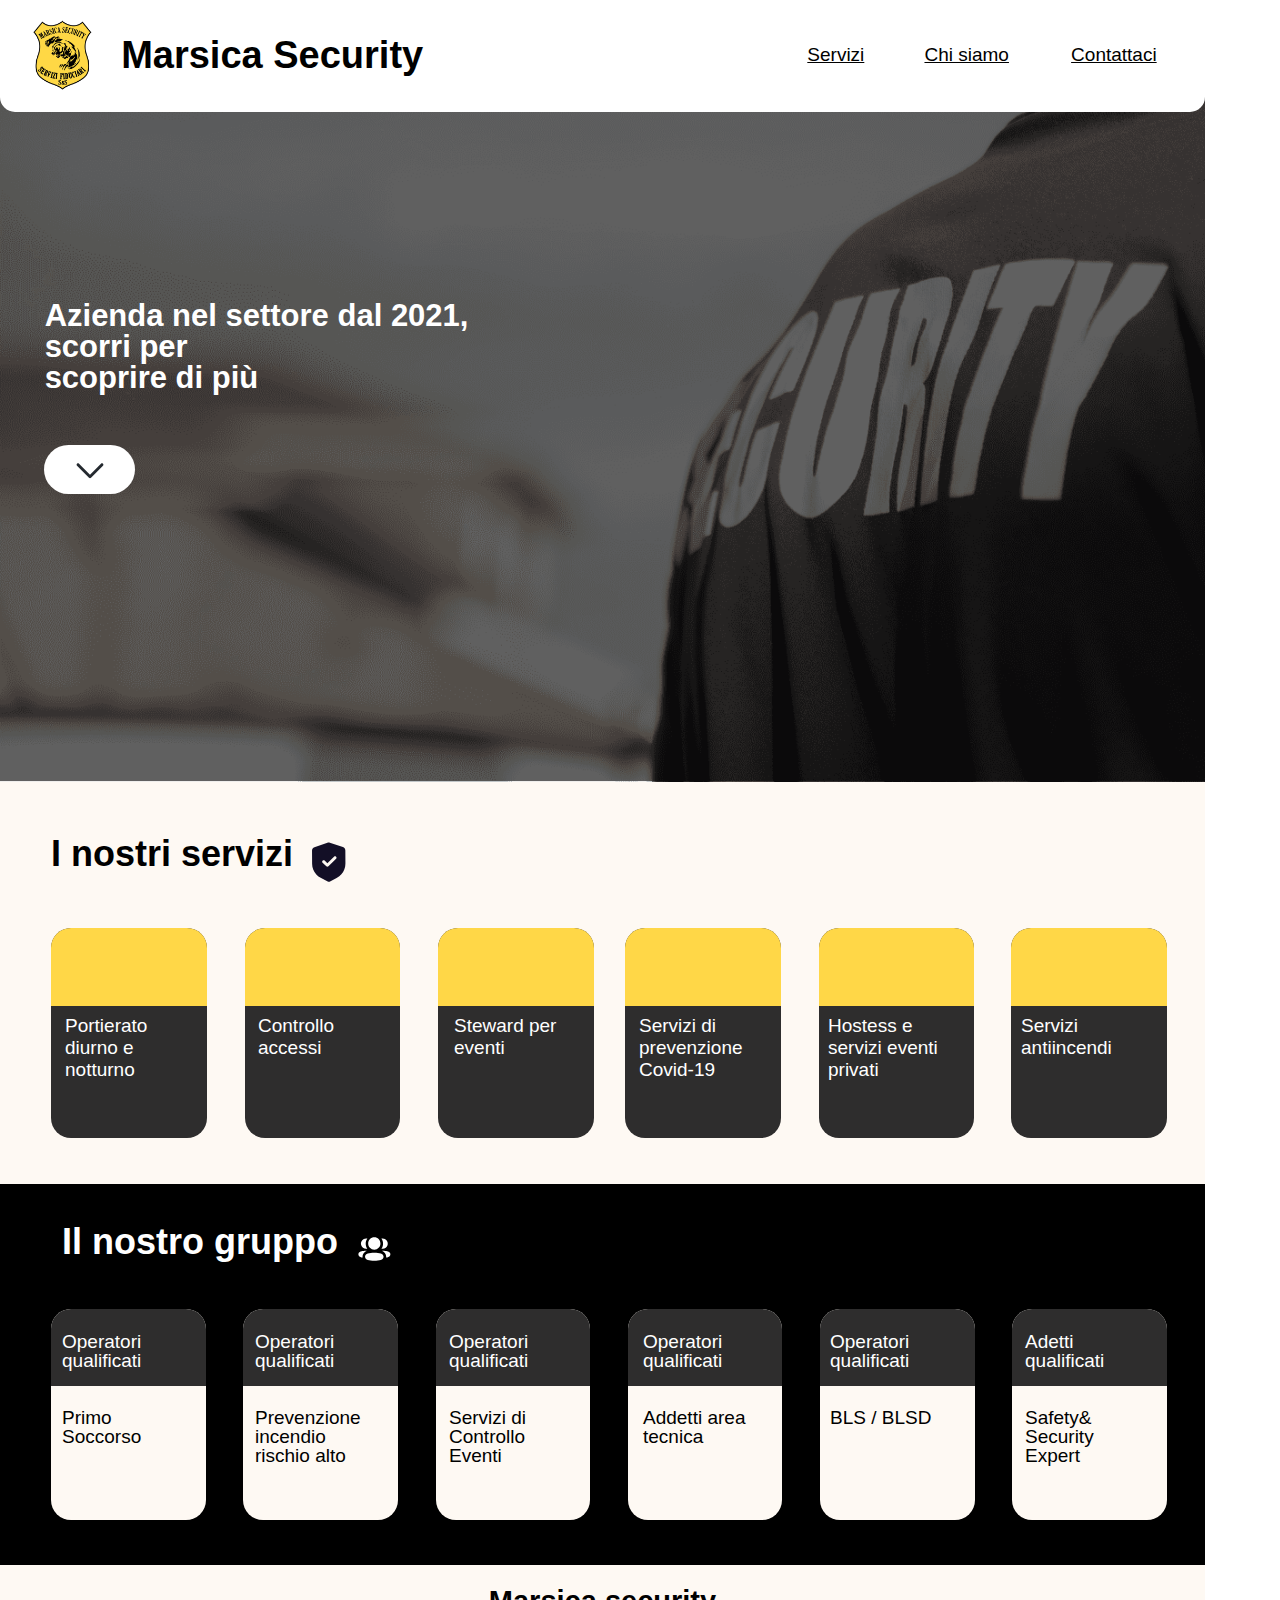
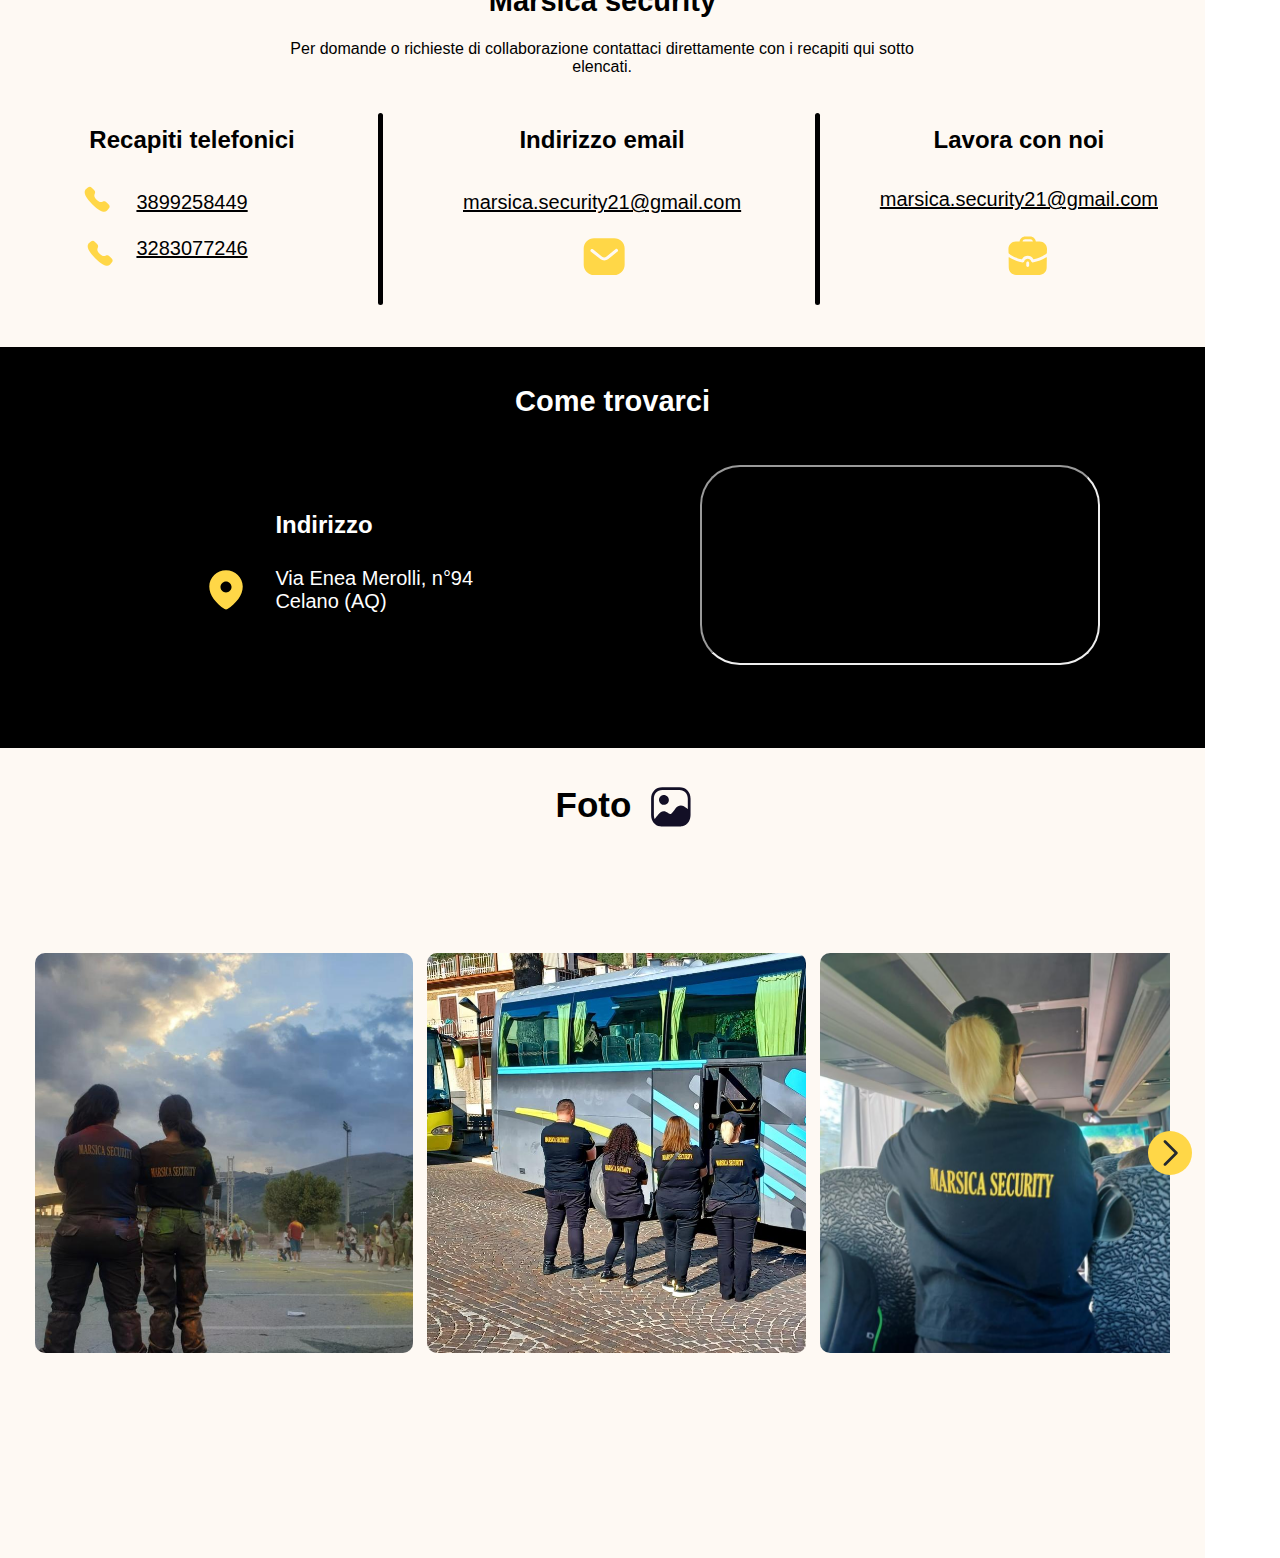
==== index.html @ 2b0ecf30 "responsive" ====
<!DOCTYPE html>
<html lang="en">
  <head>
    <meta charset="UTF-8" />
    <meta http-equiv="X-UA-Compatible" content="IE=edge" />
    <meta name="viewport" content="width=100vw" />
    <link rel="icon" type="image/x-icon" href="logo.png" />
    <link rel="stylesheet" href="./style.css" />
    <script src="script.js" defer></script>
    <title>Marsica Security</title>
  </head>
  <body>
    <div class="macbook-pro-14----4">
      <div class="rectangle-19"></div>

      <div class="azienda-nel-settore-dal-2004--se-vuoi-scoprire-di-pi--premi">
        Azienda nel settore dal 2021,<br />scorri per <br />
        scoprire di più
      </div>
      <a href="#section-2"
        ><svg
          class="chevron-down-24"
          viewBox="0 0 46 46"
          fill="none"
          xmlns="http://www.w3.org/2000/svg"
        >
          <path
            fill-rule="evenodd"
            clip-rule="evenodd"
            d="M10.0044 16.7127C9.443 17.274 9.443 18.1842 10.0044 18.7456L21.9835 30.7248C22.5449 31.2861 23.4551 31.2861 24.0165 30.7248L35.9956 18.7456C36.557 18.1842 36.557 17.274 35.9956 16.7127C35.4343 16.1513 34.5241 16.1513 33.9627 16.7127L23 27.6754L12.0373 16.7127C11.4759 16.1513 10.5658 16.1513 10.0044 16.7127Z"
            fill="#24292F"
          />
        </svg>
      </a>

      <div class="rectangle-18" id="section-1"></div>

      <img src="logo.png" width="100" height="100" class="logo" />

      <div class="marsica-security">Marsica Security</div>

      <div class="chi-siamo">
        <a href="#section-4">Chi siamo</a>
      </div>
      <div class="servizi">
        <a href="#section-2"> Servizi </a>
      </div>

      <div class="contattaci">
        <a href="#section-3"> Contattaci </a>
      </div>

      <div class="logo"></div>
    </div>
    <div class="macbook-pro-14----3">
      <div class="il-nostro-gruppo-" id="section-4">Il nostro gruppo</div>
      <div class="rectangle-25" id="section-2"></div>
      <div class="rectangle-27"></div>
      <div class="rectangle-44"></div>
      <div class="rectangle-28"></div>
      <div class="rectangle-29"></div>
      <div class="rectangle-30"></div>
      <div class="rectangle-31"></div>
      <div class="rectangle-32"></div>
      <div class="rectangle-33"></div>
      <div class="rectangle-34"></div>
      <div class="rectangle-35"></div>
      <div class="rectangle-36"></div>
      <div class="rectangle-37"></div>
      <div class="rectangle-38"></div>
      <div class="rectangle-45"></div>
      <div class="rectangle-46"></div>
      <div class="rectangle-47"></div>
      <div class="rectangle-48"></div>
      <div class="rectangle-49"></div>
      <div class="rectangle-50"></div>
      <div class="rectangle-39"></div>
      <div class="rectangle-40"></div>
      <div class="rectangle-41"></div>
      <div class="rectangle-42"></div>
      <div class="rectangle-43"></div>
      <div class="i-nostri-servizi-">I nostri servizi<br /></div>
      <div class="portierato-diurno-e-notturno">
        Portierato diurno e notturno
      </div>
      <div class="controllo-accessi">Controllo accessi</div>
      <div class="steward-per-eventi">Steward per eventi</div>
      <div class="servizi-di-prevenzione-covid-19">
        Servizi di prevenzione Covid-19
      </div>
      <div class="hostess-e-servizi-eventi-privati">
        Hostess e servizi eventi privati
      </div>
      <div class="servizi-antiincendi">Servizi antiincendi</div>
      <div class="operatori-qualificati-primo-soccorso">
        <span
          ><span class="operatori-qualificati-primo-soccorso-span"
            >Operatori qualificati <br /><br /><br /></span
          ><span class="operatori-qualificati-primo-soccorso-span2"
            >Primo Soccorso
          </span></span
        >
      </div>
      <div class="operatori-qualificati-prevenzione-incendio-rischio-alto">
        <span
          ><span
            class="operatori-qualificati-prevenzione-incendio-rischio-alto-span"
            >Operatori qualificati <br /></span
          ><span
            class="operatori-qualificati-prevenzione-incendio-rischio-alto-span2"
            ><br /><br />Prevenzione incendio rischio alto</span
          ></span
        >
      </div>
      <div class="operatori-qualificati-servizi-di-controllo-eventi">
        <span
          ><span class="operatori-qualificati-servizi-di-controllo-eventi-span"
            >Operatori qualificati <br /></span
          ><span class="operatori-qualificati-servizi-di-controllo-eventi-span2"
            ><br /><br />Servizi di Controllo Eventi
          </span></span
        >
      </div>
      <div class="operatori-qualificati-addetti-area-tecnica">
        <span
          ><span class="operatori-qualificati-addetti-area-tecnica-span"
            >Operatori qualificati <br /></span
          ><span class="operatori-qualificati-addetti-area-tecnica-span2"
            ><br /><br />Addetti area tecnica</span
          ></span
        >
      </div>
      <div class="operatori-qualificati-bls---blsd">
        <span
          ><span class="operatori-qualificati-bls---blsd-span"
            >Operatori qualificati<br /></span
          ><span class="operatori-qualificati-bls---blsd-span2"
            ><br /><br />
            BLS / BLSD
          </span></span
        >
      </div>
      <div class="iconly-bold-shield-done">
        <svg
          class="shield-done"
          viewBox="0 0 49 59"
          fill="none"
          xmlns="http://www.w3.org/2000/svg"
        >
          <path
            fill-rule="evenodd"
            clip-rule="evenodd"
            d="M23.6289 57.8345C23.9464 58.0004 24.3015 58.0848 24.6565 58.0819C25.0116 58.0791 25.3638 57.992 25.6842 57.8233L35.9146 52.3544C38.8157 50.8079 41.0876 49.0787 42.86 47.0655C46.7137 42.6792 48.8181 37.081 48.7806 31.3084L48.6593 12.2672C48.6478 10.0741 47.2073 8.11709 45.077 7.40572L26.045 1.02023C24.899 0.632206 23.6433 0.640642 22.5175 1.03991L3.55774 7.65315C1.43891 8.39264 0.0244363 10.3637 0.035983 12.5597L0.157224 31.5868C0.194751 37.3678 2.37131 42.9407 6.28855 47.282C8.07829 49.2671 10.3703 50.971 13.3032 52.4922L23.6289 57.8345ZM20.9206 35.4555C21.3479 35.866 21.9021 36.0684 22.4563 36.0628C23.0106 36.06 23.562 35.8519 23.9834 35.4358L35.1635 24.4137C36.0036 23.5843 35.9949 22.2515 35.1462 21.4333C34.2947 20.6151 32.9235 20.6207 32.0835 21.4501L22.4246 30.9707L18.4698 27.1692C17.6183 26.351 16.25 26.3595 15.4071 27.1889C14.567 28.0184 14.5757 29.3512 15.4273 30.1694L20.9206 35.4555Z"
            fill="#130F26"
          />
        </svg>
      </div>
      <div class="iconly-bold-3-user">
        <svg
          class="_3-user"
          viewBox="0 0 60 44"
          fill="none"
          xmlns="http://www.w3.org/2000/svg"
        >
          <path
            fill-rule="evenodd"
            clip-rule="evenodd"
            d="M41.0889 11.9543C41.0889 18.2201 36.0938 23.2443 29.8642 23.2443C23.6345 23.2443 18.6394 18.2201 18.6394 11.9543C18.6394 5.68607 23.6345 0.666687 29.8642 0.666687C36.0938 0.666687 41.0889 5.68607 41.0889 11.9543ZM29.8642 43.3334C20.7143 43.3334 12.9017 41.8828 12.9017 36.0805C12.9017 30.2758 20.6642 28.7723 29.8642 28.7723C39.014 28.7723 46.8267 30.2229 46.8267 36.0276C46.8267 41.8299 39.0641 43.3334 29.8642 43.3334ZM45.8857 12.1579C45.8857 15.3521 44.933 18.3277 43.2615 20.8014C43.0896 21.0559 43.2424 21.3994 43.5457 21.4522C43.9635 21.5243 44.3957 21.5651 44.8351 21.5771C49.2166 21.6924 53.1492 18.8561 54.2356 14.586C55.8449 8.24331 51.1196 2.54908 45.1025 2.54908C44.4482 2.54908 43.8227 2.61872 43.2138 2.74361C43.1302 2.76282 43.0419 2.80124 42.9941 2.8757C42.9368 2.96696 42.9798 3.08944 43.0371 3.16869C44.8446 5.71681 45.8857 8.8245 45.8857 12.1579ZM53.142 26.0335C56.0861 26.6123 58.0225 27.7939 58.8248 29.5111C59.5029 30.9208 59.5029 32.5563 58.8248 33.9637C57.5975 36.6271 53.641 37.482 52.1033 37.703C51.7858 37.751 51.5303 37.4748 51.5637 37.1554C52.3493 29.7753 46.1006 26.2761 44.4841 25.4716C44.4148 25.4355 44.4005 25.3803 44.4077 25.3467C44.4124 25.3227 44.4411 25.2842 44.4936 25.277C47.9916 25.2122 51.7523 25.6925 53.142 26.0335ZM15.1657 21.5769C15.605 21.5648 16.0348 21.5264 16.4551 21.452C16.7583 21.3991 16.9111 21.0557 16.7392 20.8011C15.0678 18.3275 14.1151 15.3519 14.1151 12.1577C14.1151 8.82426 15.1562 5.71657 16.9637 3.16845C17.021 3.0892 17.0616 2.96672 17.0067 2.87545C16.9589 2.80341 16.8682 2.76258 16.787 2.74337C16.1757 2.61848 15.5501 2.54883 14.8959 2.54883C8.87878 2.54883 4.15345 8.24307 5.76517 14.5857C6.85159 18.8558 10.7842 21.6921 15.1657 21.5769ZM15.5919 25.3452C15.5991 25.3813 15.5848 25.4341 15.5179 25.4725C13.899 26.2771 7.65029 29.7762 8.43586 37.154C8.46929 37.4758 8.21619 37.7496 7.89862 37.704C6.36091 37.483 2.40443 36.628 1.17713 33.9646C0.496622 32.5549 0.496622 30.9218 1.17713 29.512C1.97941 27.7949 3.91348 26.6133 6.85756 26.0321C8.24961 25.6935 12.0079 25.2131 15.5083 25.278C15.5609 25.2852 15.5871 25.3236 15.5919 25.3452Z"
            fill="white"
          />
        </svg>
      </div>
      <div class="adetti-qualificati-safety--security-expert">
        <span
          ><span class="adetti-qualificati-safety--security-expert-span"
            >Adetti qualificati<br /></span
          ><span class="adetti-qualificati-safety--security-expert-span2"
            ><br /><br />Safety&amp; Security Expert</span
          ></span
        >
      </div>
    </div>
    <div class="macbook-pro-14----2">
      <div class="rectangle-61" id="section-3"></div>
      <div class="rectangle-60"></div>
      <div class="rectangle-66"></div>
      <div class="rectangle-62"></div>
      <div class="rectangle-64"></div>
      <div class="rectangle-67"></div>
      <div class="curriculum">Curriculum</div>
      <div class="cognome">Cognome</div>
      <div class="nome">Nome</div>
      <div class="iconly-bold-message">
        <svg
          class="message"
          viewBox="0 0 50 44"
          fill="none"
          xmlns="http://www.w3.org/2000/svg"
        >
          <path
            fill-rule="evenodd"
            clip-rule="evenodd"
            d="M36.9369 0.25C40.1776 0.25 43.2951 1.53083 45.5886 3.82908C47.8844 6.1225 49.1676 9.21583 49.1676 12.4542V31.5458C49.1676 38.2883 43.6818 43.75 36.9369 43.75H13.0626C6.31772 43.75 0.834305 38.2883 0.834305 31.5458V12.4542C0.834305 5.71167 6.29355 0.25 13.0626 0.25H36.9369ZM40.7818 16.055L40.9751 15.8617C41.5527 15.1608 41.5527 14.1458 40.9486 13.445C40.6126 13.0849 40.1511 12.865 39.6701 12.8167C39.1626 12.7901 38.6793 12.9617 38.3144 13.3L27.4176 22C26.016 23.1624 24.0077 23.1624 22.5843 22L11.7093 13.3C10.9577 12.7442 9.91855 12.8167 9.29264 13.4692C8.64014 14.1217 8.56764 15.1608 9.12105 15.8858L9.43764 16.2L20.4335 24.7792C21.7868 25.8425 23.4277 26.4225 25.146 26.4225C26.8594 26.4225 28.5293 25.8425 29.8802 24.7792L40.7818 16.055Z"
            fill="#FFD747"
          />
        </svg>
      </div>
      <div class="come-trovarci">Come trovarci</div>
      <div class="recapiti-telefonici-3899258449-3283077246">
        <span
          ><span class="recapiti-telefonici-3899258449-3283077246-span"
            >Recapiti telefonici<br /></span
          ><span class="recapiti-telefonici-3899258449-3283077246-span2"
            ><br /></span
          ><span class="recapiti-telefonici-3899258449-3283077246-span3"
            ><a href="tel:+3899258449">3899258449</a><br /><br /><a
              href="tel:+3283077246"
              >3283077246</a
            ></span
          ></span
        >
      </div>
      <div class="indirizzo-email-marsica-security21-gmail-com">
        <span
          ><span class="indirizzo-email-marsica-security21-gmail-com-span"
            >Indirizzo email<br /></span
          ><span class="indirizzo-email-marsica-security21-gmail-com-span2"
            ><br /></span
          ><span class="indirizzo-email-marsica-security21-gmail-com-span3"
            ><a href="mailto:marsica.security21@gmail.com"
              >marsica.security21@gmail.com</a
            ></span
          ></span
        >
      </div>
      <div class="lavora-con-noi-marsica-security21-gmail-com">
        <span
          ><span class="lavora-con-noi-marsica-security21-gmail-com-span"
            >Lavora con noi<br /></span
          ><span class="lavora-con-noi-marsica-security21-gmail-com-span2"
            ><br /></span
          ><span class="lavora-con-noi-marsica-security21-gmail-com-span3"
            ><a href="mailto:marsica.security21@gmail.com"
              >marsica.security21@gmail.com</a
            ></span
          ></span
        >
      </div>
      <div class="indirizzo-via-enea-merolli--n-94-celano--aq-">
        <span
          ><span class="indirizzo-via-enea-merolli--n-94-celano--aq--span"
            >Indirizzo<br /><br /></span
          ><span class="indirizzo-via-enea-merolli--n-94-celano--aq--span2"
            >Via Enea Merolli, n°94 Celano (AQ</span
          ><span class="indirizzo-via-enea-merolli--n-94-celano--aq--span3"
            >)</span
          ></span
        >
      </div>
      <div class="marsica-security2">Marsica security</div>
      <div class="iconly-bold-call">
        <svg
          class="call"
          viewBox="0 0 31 31"
          fill="none"
          xmlns="http://www.w3.org/2000/svg"
        >
          <path
            fill-rule="evenodd"
            clip-rule="evenodd"
            d="M14.7781 16.2283C20.9279 22.3764 22.3231 15.2637 26.2387 19.1766C30.0137 22.9505 32.1833 23.7066 27.4005 28.4881C26.8014 28.9696 22.995 34.762 9.61792 21.3887C-3.76079 8.01369 2.02827 4.20337 2.50986 3.60444C7.30428 -1.1903 8.04736 0.991986 11.8223 4.7659C15.738 8.68045 8.62825 10.0802 14.7781 16.2283Z"
            fill="#FFD747"
          />
        </svg>
      </div>
      <div class="iconly-bold-call2">
        <svg
          class="call2"
          viewBox="0 0 31 31"
          fill="none"
          xmlns="http://www.w3.org/2000/svg"
        >
          <path
            fill-rule="evenodd"
            clip-rule="evenodd"
            d="M14.7781 16.2283C20.9279 22.3764 22.3231 15.2637 26.2387 19.1766C30.0137 22.9505 32.1833 23.7066 27.4005 28.4881C26.8014 28.9696 22.995 34.762 9.61792 21.3887C-3.76079 8.01369 2.02827 4.20337 2.50986 3.60444C7.30428 -1.1903 8.04736 0.991986 11.8223 4.7659C15.738 8.68045 8.62825 10.0802 14.7781 16.2283Z"
            fill="#FFD747"
          />
        </svg>
      </div>
      <div class="mappa">
        <iframe
          src="https://www.google.com/maps/embed?pb=!1m18!1m12!1m3!1d2839.201111111111!2d13.88722231567331!3d42.35111197916221!2m3!1f0!2f0!3f0!3m2!1i1024!2i768!4f13.1!3m3!1m2!1s0x132e8b5b8b8b8b8b%3A0x8b8b8b8b8b8b8b8b!2sVia%20Enea%20Merolli%2C%2094%2C%2006701%20Celano%20AQ!5e0!3m2!1sit!2sit!4v1625581000000!5m2!1sit!2sit"
          class="mappa1"
          allowfullscreen=""
          loading="lazy"
        ></iframe>
      </div>
      <div class="iconly-bold-location">
        <svg
          class="location"
          viewBox="0 0 36 42"
          fill="none"
          xmlns="http://www.w3.org/2000/svg"
        >
          <path
            fill-rule="evenodd"
            clip-rule="evenodd"
            d="M0.291672 17.4953C0.291672 7.91223 8.29976 0.166626 17.9863 0.166626C27.7003 0.166626 35.7083 7.91223 35.7083 17.4953C35.7083 22.3243 33.9521 26.8075 31.0615 30.6074C27.8725 34.799 23.942 38.4509 19.5178 41.3175C18.5052 41.98 17.5914 42.03 16.4801 41.3175C12.0307 38.4509 8.10019 34.799 4.93855 30.6074C2.0458 26.8075 0.291672 22.3243 0.291672 17.4953ZM12.1546 18.0349C12.1546 21.2452 14.7743 23.7701 17.9864 23.7701C21.2005 23.7701 23.8454 21.2452 23.8454 18.0349C23.8454 14.8495 21.2005 12.2017 17.9864 12.2017C14.7743 12.2017 12.1546 14.8495 12.1546 18.0349Z"
            fill="#FFD747"
          />
        </svg>
      </div>
      <div class="iconly-bold-work">
        <svg
          class="work"
          viewBox="0 0 46 46"
          fill="none"
          xmlns="http://www.w3.org/2000/svg"
        >
          <path
            fill-rule="evenodd"
            clip-rule="evenodd"
            d="M20.0848 3.9177C18.5765 3.9177 17.2934 4.9658 16.9332 6.37845H29.0443C28.6841 4.9658 27.401 3.9177 25.8927 3.9177H20.0848ZM32.466 6.37845H36.9232C41.6506 6.37845 45.5 10.2746 45.5 15.0594C45.5 15.0594 45.3649 17.085 45.3199 19.9057C45.3154 20.129 45.2074 20.3477 45.0295 20.4799C43.9467 21.2796 42.9562 21.9404 42.8662 21.986C39.1293 24.4923 34.7869 26.2558 30.1608 27.133C29.8592 27.1923 29.562 27.0351 29.409 26.7662C28.1123 24.5196 25.6901 23.0568 22.9887 23.0568C20.3054 23.0568 17.8607 24.5037 16.5258 26.7525C16.3704 27.0168 16.0778 27.1695 15.7784 27.1125C11.1906 26.233 6.84817 24.4718 3.13382 22.0088L0.972736 20.505C0.792646 20.391 0.68009 20.186 0.68009 19.9581C0.612556 18.7961 0.5 15.0594 0.5 15.0594C0.5 10.2746 4.34942 6.37845 9.07679 6.37845H13.5115C13.9392 3.07467 16.7081 0.5 20.0848 0.5H25.8927C29.2694 0.5 32.0383 3.07467 32.466 6.37845ZM44.7346 24.8343L44.6446 24.8799C40.0973 27.933 34.6271 29.9608 28.8867 30.8039C28.0763 30.9178 27.2659 30.3937 27.0408 29.5735C26.5455 27.7052 24.9472 26.4748 23.0338 26.4748H23.0113H22.9662C21.0528 26.4748 19.4545 27.7052 18.9592 29.5735C18.7341 30.3937 17.9237 30.9178 17.1133 30.8039C11.3729 29.9608 5.9027 27.933 1.35543 24.8799C1.33292 24.8571 1.1078 24.7204 0.927714 24.8343C0.725112 24.9482 0.725112 25.2216 0.725112 25.2216L0.882691 36.8418C0.882691 41.6266 4.7096 45.5 9.43697 45.5H36.5405C41.2679 45.5 45.0948 41.6266 45.0948 36.8418L45.2749 25.2216C45.2749 25.2216 45.2749 24.9482 45.0723 24.8343C44.9597 24.7659 44.8247 24.7887 44.7346 24.8343ZM24.6771 34.3811C24.6771 35.338 23.9342 36.0899 22.9887 36.0899C22.0658 36.0899 21.3004 35.338 21.3004 34.3811V31.4418C21.3004 30.5077 22.0658 29.733 22.9887 29.733C23.9342 29.733 24.6771 30.5077 24.6771 31.4418V34.3811Z"
            fill="#FFD747"
          />
        </svg>
      </div>
      <div class="screenshot-2022-12-09-alle-11-22-2"></div>
      <div
        class="per-domande-o-richieste-di-collaborazione-contattaci-direttamente-con-i-recapiti-qui-sotto-elencati-"
      >
        Per domande o richieste di collaborazione contattaci direttamente con i
        recapiti qui sotto elencati.
      </div>
    </div>
    <div class="macbook-pro-14----5">
      <div class="foto">Foto</div>
      <div class="iconly-bold-image-2">
        <svg
          class="image-2"
          viewBox="0 0 52 52"
          fill="none"
          xmlns="http://www.w3.org/2000/svg"
        >
          <path
            fill-rule="evenodd"
            clip-rule="evenodd"
            d="M14.7299 3.77147C8.07262 3.77147 3.77137 8.33622 3.77137 15.3784V36.5979C3.77137 38.5741 4.13821 40.3386 4.76596 41.8653C4.79308 41.8329 5.38489 41.1117 6.15672 40.1712C7.66401 38.3343 9.85783 35.6609 9.87321 35.6472C11.6609 33.6064 15.0166 30.5632 19.4212 32.4051C20.3864 32.8053 21.2443 33.3536 22.0341 33.8582C22.111 33.9074 22.1872 33.9561 22.2629 34.0042C23.7431 34.9936 24.6137 35.4586 25.5179 35.3811C25.8925 35.3295 26.2438 35.2184 26.577 35.0117C27.8342 34.2367 31.0933 29.6188 32.0693 28.2359C32.2124 28.033 32.3065 27.8998 32.3379 27.8585C35.1537 24.1901 39.4937 23.2085 43.1104 25.3785C43.596 25.6678 47.0758 28.0987 48.228 29.0752V15.3784C48.228 8.33622 43.9267 3.77147 37.2462 3.77147H14.7299ZM37.2462 0.167725C45.9701 0.167725 51.8317 6.26956 51.8317 15.3784V36.5979C51.8317 36.827 51.8077 37.0418 51.7836 37.2565C51.7667 37.4074 51.7498 37.5582 51.7413 37.7139C51.7358 37.808 51.7331 37.9021 51.7304 37.9962C51.7268 38.1217 51.7232 38.2472 51.7129 38.3726C51.7077 38.4217 51.698 38.4689 51.6883 38.516C51.6786 38.5632 51.669 38.6103 51.6638 38.6594C51.5785 39.4706 51.4468 40.2456 51.2634 40.9973C51.22 41.1852 51.1699 41.3663 51.1194 41.5491L51.1084 41.5889C50.9017 42.3174 50.6589 43.0123 50.367 43.6762C50.3158 43.7878 50.2619 43.8966 50.2079 44.0055C50.172 44.078 50.136 44.1505 50.1009 44.2239C49.7857 44.8568 49.4447 45.4639 49.0495 46.0271C48.9763 46.1313 48.8985 46.229 48.8205 46.3269C48.769 46.3915 48.7175 46.4563 48.6671 46.5231C48.2564 47.0552 47.8275 47.5641 47.3419 48.0266C47.2449 48.1188 47.1401 48.2031 47.0353 48.2875C46.9698 48.3402 46.9043 48.393 46.8407 48.4476C46.3421 48.8765 45.8332 49.2872 45.2726 49.6386C45.1503 49.7154 45.0203 49.7799 44.8908 49.8442C44.807 49.8857 44.7235 49.9272 44.6423 49.9718C44.0714 50.287 43.4953 50.5944 42.8675 50.8321C42.7165 50.8894 42.5558 50.9309 42.3946 50.9725C42.2801 51.0021 42.1654 51.0317 42.0538 51.0671C41.9979 51.0844 41.9421 51.1018 41.8863 51.1192C41.3256 51.2936 40.7666 51.4675 40.1628 51.5709C39.813 51.6322 39.4417 51.6558 39.0702 51.6793C38.9095 51.6895 38.7487 51.6997 38.5895 51.713C38.4184 51.7258 38.2507 51.7464 38.0828 51.7671C37.8095 51.8007 37.5358 51.8344 37.2462 51.8344H14.7299C13.7585 51.8344 12.8311 51.7362 11.9347 51.589C11.9011 51.5838 11.8701 51.5786 11.8391 51.5735C8.34387 50.9716 5.44279 49.2846 3.40971 46.7401C3.39559 46.7401 3.39004 46.7305 3.38266 46.7178C3.37788 46.7096 3.37234 46.7001 3.36321 46.691C1.31979 44.118 0.165039 40.6589 0.165039 36.5979V15.3784C0.165039 6.26956 6.03179 0.167725 14.7299 0.167725H37.2462ZM23.4166 16.997C23.4166 20.4973 20.4878 23.4167 16.9708 23.4167C13.8793 23.4167 11.2434 21.158 10.6526 18.2336C10.555 17.7948 10.4999 17.3435 10.4999 16.8773C10.4999 13.3521 13.3636 10.5 16.9032 10.5C18.7055 10.5 20.3376 11.2579 21.5066 12.4671C22.6806 13.6338 23.4166 15.2419 23.4166 16.997Z"
            fill="#130F26"
          />
        </svg>
      </div>
      <div class="wrapper">
        <i id="left" class="fa-solid fa-angle-left">
          <svg
            class="chevron-left-24"
            viewBox="0 0 57 57"
            fill="none"
            xmlns="http://www.w3.org/2000/svg"
          >
            <path
              fill-rule="evenodd"
              clip-rule="evenodd"
              d="M38.072 12.3967C37.3764 11.7011 36.2486 11.7011 35.553 12.3967L20.7092 27.2405C20.0136 27.9361 20.0136 29.0639 20.7092 29.7595L35.553 44.6033C36.2486 45.2989 37.3764 45.2989 38.072 44.6033C38.7677 43.9077 38.7677 42.7798 38.072 42.0842L24.4878 28.5L38.072 14.9158C38.7677 14.2202 38.7677 13.0923 38.072 12.3967Z"
              fill="#24292F"
            />
          </svg>
        </i>
        <div class="carousel">
          <img src="img1.jpg" alt="img" draggable="false" />
          <img src="img2.jpg" alt="img" draggable="false" />
          <img src="img3.jpg" alt="img" draggable="false" />
          <img src="img4.jpg" alt="img" draggable="false" />
          <img src="img5.jpg" alt="img" draggable="false" />
        </div>
        <i id="right" class="fa-solid fa-angle-right">
          <svg
            class="chevron-right-24"
            viewBox="0 0 57 57"
            fill="none"
            xmlns="http://www.w3.org/2000/svg"
          >
            <path
              fill-rule="evenodd"
              clip-rule="evenodd"
              d="M20.7092 44.6033C21.4048 45.2989 22.5327 45.2989 23.2283 44.6033L38.072 29.7595C38.7677 29.0639 38.7677 27.9361 38.072 27.2405L23.2283 12.3967C22.5327 11.7011 21.4048 11.7011 20.7092 12.3967C20.0136 13.0923 20.0136 14.2202 20.7092 14.9158L34.2934 28.5L20.7092 42.0842C20.0136 42.7798 20.0136 43.9077 20.7092 44.6033Z"
              fill="#24292F"
            />
          </svg>
        </i>
      </div>
    </div>
  </body>
</html>
---- style.css ----
html,
body {
  margin: 0;
  padding: 0;
}
a {
  color: #000000;
  text-decoration: underline;
}
a:hover {
  color: #ffd747;
}
/*Desktop alta risoluzione*/
@media screen and (max-width: 2560px) and (min-width: 1920px) {
  .macbook-pro-14----4,
  .macbook-pro-14----4 * {
    box-sizing: border-box;
  }
  .macbook-pro-14----4 {
    background-image: url("sfondo.png");
    background-size: cover;
    background-repeat: no-repeat;
    width: 1920px;
    height: 1246.7px;
    position: relative;
    overflow: hidden;
  }
  .rectangle-19 {
    background: #ffffff;
    border-radius: 30px;
    width: 144.44px;
    height: 79.03px;
    position: absolute;
    left: 70.86px;
    top: 708.59px;
  }
  .azienda-nel-settore-dal-2004--se-vuoi-scoprire-di-pi--premi {
    color: #ffffff;
    text-align: left;
    font: 700 48px/100% "Helvetica Neue", sans-serif;
    position: absolute;
    left: 71.11px;
    top: 478.62px;
    width: 694.6px;
    height: 152.35px;
  }
  .chevron-down-24 {
    position: absolute;
    left: 117px;
    top: 725px;
    width: 46px;
    height: 46px;
    transform: translate(0px, 0px);
    overflow: visible;
  }
  .rectangle-18 {
    background: #ffffff;
    border-radius: 15px;
    width: 1920px;
    height: 204.4px;
    position: absolute;
    left: 0px;
    top: -26.66px;
  }
  .marsica-security {
    color: #000000;
    text-align: left;
    font: 700 58px/100% "Helvetica Neue", sans-serif;
    position: absolute;
    left: 193.02px;
    top: 57.13px;
    width: 487.62px;
    height: 60.94px;
  }
  .chi-siamo {
    color: #000000;
    text-align: left;
    font: 400 32px/100% "Helvetica Neue", sans-serif;
    position: absolute;
    left: 1450px;
    top: 77px;
    width: 145px;
    height: 31px;
  }
  .servizi {
    color: #000000;
    text-align: left;
    font: 400 32px/100% "Helvetica Neue", sans-serif;
    position: absolute;
    left: 1253px;
    top: 77px;
    width: 95px;
    height: 31px;
  }
  .contattaci {
    color: #000000;
    text-align: left;
    font: 400 32px/100% "Helvetica Neue", sans-serif;
    position: absolute;
    left: 1698px;
    top: 77px;
    width: 150px;
    height: 31px;
  }
  .logo {
    width: 96.51px;
    height: 111.72px;
    position: absolute;
    left: 52.06px;
    top: 31.74px;
  }
  .macbook-pro-14----3,
  .macbook-pro-14----3 * {
    box-sizing: border-box;
  }
  .macbook-pro-14----3 {
    background: #000000;
    width: 1920px;
    height: 1247.6px;
    position: relative;
    overflow: hidden;
  }
  .rectangle-25 {
    background: #fef9f3;
    width: 1920px;
    height: 626px;
    position: absolute;
    left: 0px;
    top: 0px;
  }
  .i-nostri-servizi- {
    color: #000000;
    text-align: left;
    font: 700 48px/100% "Helvetica Neue", sans-serif;
    position: absolute;
    left: 51px;
    top: 76px;
    width: 356px;
    height: 51px;
  }
  .iconly-bold-shield-done {
    width: 69px;
    height: 69px;
    position: absolute;
    left: 407px;
    top: 70px;
  }
  .shield-done {
    position: absolute;
    left: 10.06px;
    top: 5.75px;
    overflow: visible;
  }
  .il-nostro-gruppo- {
    color: #ffffff;
    text-align: left;
    font: 700 48px/100% "Helvetica Neue", sans-serif;
    position: absolute;
    left: 51px;
    top: 701px;
    width: 389px;
    height: 45px;
  }
  .iconly-bold-3-user {
    width: 55px;
    height: 55px;
    position: absolute;
    left: 463px;
    top: 706px;
  }
  ._3-user {
    position: absolute;
    left: 2.29px;
    top: 9.17px;
    overflow: visible;
  }
  .rectangle-44 {
    background: #2e2d2d;
    border-radius: 20px;
    width: 248px;
    height: 338px;
    position: absolute;
    left: 51px;
    top: 197px;
  }
  .rectangle-28 {
    background: #2e2d2d;
    border-radius: 20px;
    width: 248px;
    height: 338px;
    position: absolute;
    left: 671px;
    top: 197px;
  }
  .rectangle-29 {
    background: #2e2d2d;
    border-radius: 20px;
    width: 248px;
    height: 338px;
    position: absolute;
    left: 971px;
    top: 197px;
  }
  .rectangle-30 {
    background: #2e2d2d;
    border-radius: 20px;
    width: 248px;
    height: 338px;
    position: absolute;
    left: 1282px;
    top: 197px;
  }
  .rectangle-31 {
    background: #2e2d2d;
    border-radius: 20px;
    width: 248px;
    height: 338px;
    position: absolute;
    left: 1589px;
    top: 197px;
  }
  .rectangle-32 {
    background: #fef9f3;
    border-radius: 20px;
    width: 248px;
    height: 338px;
    position: absolute;
    left: 51px;
    top: 821px;
    box-shadow: 5px 10px 4px 0px rgba(0, 0, 0, 0.25);
  }
  .rectangle-33 {
    background: #fef9f3;
    border-radius: 20px;
    width: 249px;
    height: 338px;
    position: absolute;
    left: 358px;
    top: 821px;
    box-shadow: 5px 10px 4px 0px rgba(0, 0, 0, 0.25);
  }
  .rectangle-34 {
    background: #fef9f3;
    border-radius: 20px;
    width: 248px;
    height: 338px;
    position: absolute;
    left: 667px;
    top: 821px;
    box-shadow: 5px 10px 4px 0px rgba(0, 0, 0, 0.25);
  }
  .rectangle-35 {
    background: #fef9f3;
    border-radius: 20px;
    width: 246px;
    height: 338px;
    position: absolute;
    left: 975px;
    top: 821px;
    box-shadow: 5px 10px 4px 0px rgba(0, 0, 0, 0.25);
  }
  .rectangle-36 {
    background: #fef9f3;
    border-radius: 20px;
    width: 249px;
    height: 338px;
    position: absolute;
    left: 1281px;
    top: 821px;
    box-shadow: 5px 10px 4px 0px rgba(0, 0, 0, 0.25);
  }
  .rectangle-37 {
    background: #fef9f3;
    border-radius: 20px;
    width: 248px;
    height: 338px;
    position: absolute;
    left: 1589px;
    top: 821px;
    box-shadow: 5px 10px 4px 0px rgba(0, 0, 0, 0.25);
  }
  .rectangle-38 {
    background: #2e2d2d;
    border-radius: 20px 20px 0px 0px;
    width: 248px;
    height: 123px;
    position: absolute;
    left: 51px;
    top: 821px;
  }
  .rectangle-45 {
    background: #ffd747;
    border-radius: 20px 20px 0px 0px;
    width: 248px;
    height: 125px;
    position: absolute;
    left: 51px;
    top: 197px;
    transform-origin: 0 0;
    transform: rotate(0deg) scale(1, 1);
  }
  .rectangle-27 {
    background: #2e2d2d;
    border-radius: 20px;
    width: 248px;
    height: 338px;
    position: absolute;
    left: 362px;
    top: 197px;
  }
  .rectangle-46 {
    background: #ffd747;
    border-radius: 20px 20px 0px 0px;
    width: 248px;
    height: 125px;
    position: absolute;
    left: 362px;
    top: 197px;
    transform-origin: 0 0;
    transform: rotate(0deg) scale(1, 1);
  }
  .rectangle-47 {
    background: #ffd747;
    border-radius: 20px 20px 0px 0px;
    width: 248px;
    height: 125px;
    position: absolute;
    left: 671px;
    top: 197px;
    transform-origin: 0 0;
    transform: rotate(0deg) scale(1, 1);
  }
  .rectangle-48 {
    background: #ffd747;
    border-radius: 20px 20px 0px 0px;
    width: 248px;
    height: 125px;
    position: absolute;
    left: 971px;
    top: 197px;
    transform-origin: 0 0;
    transform: rotate(0deg) scale(1, 1);
  }
  .rectangle-49 {
    background: #ffd747;
    border-radius: 20px 20px 0px 0px;
    width: 248px;
    height: 125px;
    position: absolute;
    left: 1282px;
    top: 197px;
    transform-origin: 0 0;
    transform: rotate(0deg) scale(1, 1);
  }
  .rectangle-50 {
    background: #ffd747;
    border-radius: 20px 20px 0px 0px;
    width: 248px;
    height: 125px;
    position: absolute;
    left: 1589px;
    top: 197px;
    transform-origin: 0 0;
    transform: rotate(0deg) scale(1, 1);
  }
  .rectangle-39 {
    background: #2e2d2d;
    border-radius: 20px 20px 0px 0px;
    width: 249px;
    height: 123px;
    position: absolute;
    left: 358px;
    top: 821px;
  }
  .rectangle-40 {
    background: #2e2d2d;
    border-radius: 20px 20px 0px 0px;
    width: 248px;
    height: 123px;
    position: absolute;
    left: 667px;
    top: 821px;
  }
  .rectangle-41 {
    background: #2e2d2d;
    border-radius: 20px 20px 0px 0px;
    width: 246px;
    height: 123px;
    position: absolute;
    left: 975px;
    top: 821px;
  }
  .rectangle-42 {
    background: #2e2d2d;
    border-radius: 20px 20px 0px 0px;
    width: 249px;
    height: 123px;
    position: absolute;
    left: 1281px;
    top: 821px;
  }
  .rectangle-43 {
    background: #2e2d2d;
    border-radius: 20px 20px 0px 0px;
    width: 248px;
    height: 123px;
    position: absolute;
    left: 1589px;
    top: 821px;
  }
  .portierato-diurno-e-notturno {
    color: #ffffff;
    text-align: left;
    font: 500 30px "Helvetica Neue", sans-serif;
    position: absolute;
    left: 74px;
    top: 336px;
    width: 145px;
    height: 114px;
  }
  .controllo-accessi {
    color: #ffffff;
    text-align: left;
    font: 500 30px "Helvetica Neue", sans-serif;
    position: absolute;
    left: 382px;
    top: 336px;
    width: 142px;
    height: 75px;
  }
  .steward-per-eventi {
    color: #ffffff;
    text-align: left;
    font: 500 30px "Helvetica Neue", sans-serif;
    position: absolute;
    left: 696px;
    top: 336px;
    width: 185px;
    height: 75px;
  }
  .servizi-di-prevenzione-covid-19 {
    color: #ffffff;
    text-align: left;
    font: 500 30px "Helvetica Neue", sans-serif;
    position: absolute;
    left: 993px;
    top: 336px;
    width: 187px;
    height: 114px;
  }
  .hostess-e-servizi-eventi-privati {
    color: #ffffff;
    text-align: left;
    font: 500 30px "Helvetica Neue", sans-serif;
    position: absolute;
    left: 1296px;
    top: 336px;
    width: 190px;
    height: 114px;
  }
  .servizi-antiincendi {
    color: #ffffff;
    text-align: left;
    font: 500 30px "Helvetica Neue", sans-serif;
    position: absolute;
    left: 1604px;
    top: 336px;
    width: 160px;
    height: 75px;
  }
  .operatori-qualificati-primo-soccorso {
    text-align: left;
    font: 500 30px/100% "Helvetica Neue", sans-serif;
    position: absolute;
    left: 69px;
    top: 858px;
    width: 192px;
    height: 211px;
  }
  .operatori-qualificati-primo-soccorso-span {
    color: #ffffff;
    font: 500 30px/100% "Helvetica Neue", sans-serif;
  }
  .operatori-qualificati-primo-soccorso-span2 {
    color: #000000;
    font: 500 30px/100% "Helvetica Neue", sans-serif;
  }
  .operatori-qualificati-prevenzione-incendio-rischio-alto {
    text-align: left;
    font: 500 30px/100% "Helvetica Neue", sans-serif;
    position: absolute;
    left: 378px;
    top: 858px;
    width: 179px;
    height: 104px;
  }
  .operatori-qualificati-prevenzione-incendio-rischio-alto-span {
    color: #ffffff;
    font: 500 30px/100% "Helvetica Neue", sans-serif;
  }
  .operatori-qualificati-prevenzione-incendio-rischio-alto-span2 {
    color: #000000;
    font: 500 30px/100% "Helvetica Neue", sans-serif;
  }
  .operatori-qualificati-servizi-di-controllo-eventi {
    text-align: left;
    font: 500 30px/100% "Helvetica Neue", sans-serif;
    position: absolute;
    left: 689px;
    top: 858px;
    width: 190px;
    height: 104px;
  }
  .operatori-qualificati-servizi-di-controllo-eventi-span {
    color: #ffffff;
    font: 500 30px/100% "Helvetica Neue", sans-serif;
  }
  .operatori-qualificati-servizi-di-controllo-eventi-span2 {
    color: #000000;
    font: 500 30px/100% "Helvetica Neue", sans-serif;
  }
  .operatori-qualificati-addetti-area-tecnica {
    text-align: left;
    font: 500 30px/100% "Helvetica Neue", sans-serif;
    position: absolute;
    left: 998px;
    top: 858px;
    width: 207px;
    height: 139px;
  }
  .operatori-qualificati-addetti-area-tecnica-span {
    color: #ffffff;
    font: 500 30px/100% "Helvetica Neue", sans-serif;
  }
  .operatori-qualificati-addetti-area-tecnica-span2 {
    color: #000000;
    font: 500 30px/100% "Helvetica Neue", sans-serif;
  }
  .operatori-qualificati-bls---blsd {
    text-align: left;
    font: 500 30px/100% "Helvetica Neue", sans-serif;
    position: absolute;
    left: 1298px;
    top: 858px;
    width: 186px;
    height: 153px;
  }
  .operatori-qualificati-bls---blsd-span {
    color: #ffffff;
    font: 500 30px/100% "Helvetica Neue", sans-serif;
  }
  .operatori-qualificati-bls---blsd-span2 {
    color: #000000;
    font: 500 30px/100% "Helvetica Neue", sans-serif;
  }
  .adetti-qualificati-safety--security-expert {
    text-align: left;
    font: 500 30px/100% "Helvetica Neue", sans-serif;
    position: absolute;
    left: 1611px;
    top: 858px;
    width: 193px;
    height: 245px;
  }
  .adetti-qualificati-safety--security-expert-span {
    color: #ffffff;
    font: 500 30px/100% "Helvetica Neue", sans-serif;
  }
  .adetti-qualificati-safety--security-expert-span2 {
    color: #000000;
    font: 500 30px/100% "Helvetica Neue", sans-serif;
  }
  .macbook-pro-14----2,
  .macbook-pro-14----2 * {
    box-sizing: border-box;
  }
  .macbook-pro-14----2 {
    background: #000000;
    width: 1920px;
    height: 1247.6px;
    position: relative;
    overflow: hidden;
  }
  .mappa {
    position: absolute;
    left: 1100px;
    top: 790px;
  }
  .mappa1 {
    width: 700px;
    height: 350px;
    border-radius: 40px;
  }
  .rectangle-61 {
    background: #fef9f3;
    width: 1920px;
    height: 607.28px;
    position: absolute;
    left: 0px;
    top: 0px;
  }
  .rectangle-60 {
    background: #000000;
    border-radius: 40px;
    width: 7.62px;
    height: 306.18px;
    position: absolute;
    left: 601.9px;
    top: 235.04px;
  }
  .rectangle-62 {
    background: #000000;
    border-radius: 40px;
    width: 7.62px;
    height: 306.18px;
    position: absolute;
    left: 1299.05px;
    top: 235.04px;
  }
  .iconly-bold-message {
    width: 73.65px;
    height: 73.69px;
    position: absolute;
    left: 923.17px;
    top: 425.61px;
  }
  .message {
    position: absolute;
    left: 6.14px;
    top: 9.21px;
    overflow: visible;
  }
  .come-trovarci {
    color: #ffffff;
    text-align: center;
    font: 700 40px "Helvetica Neue", sans-serif;
    position: absolute;
    left: 791.33px;
    top: 669.05px;
    width: 337.34px;
    height: 71.68px;
  }
  .recapiti-telefonici-3899258449-3283077246 {
    color: #000000;
    text-align: center;
    font: 400 0px "undefined", sans-serif;
    position: absolute;
    left: 74.92px;
    top: 256.63px;
    width: 462.22px;
    height: 262.99px;
  }
  .recapiti-telefonici-3899258449-3283077246-span {
    color: #000000;
    font: 700 40px "Helvetica Neue", sans-serif;
  }
  .recapiti-telefonici-3899258449-3283077246-span2 {
    color: #000000;
    font: 400 32px ".New York", sans-serif;
  }
  .recapiti-telefonici-3899258449-3283077246-span3 {
    color: #000000;
    font: 400 32px "Helvetica Neue", sans-serif;
  }
  .indirizzo-email-marsica-security21-gmail-com {
    color: #000000;
    text-align: center;
    font: 400 0px "undefined", sans-serif;
    position: absolute;
    left: 692.06px;
    top: 256.63px;
    width: 534.6px;
    height: 137.21px;
  }
  .indirizzo-email-marsica-security21-gmail-com-span {
    color: #000000;
    font: 700 40px "Helvetica Neue", sans-serif;
  }
  .indirizzo-email-marsica-security21-gmail-com-span2 {
    color: #000000;
    font: 700 32px ".New York", sans-serif;
  }
  .indirizzo-email-marsica-security21-gmail-com-span3 {
    color: #000000;
    font: 400 32px "Helvetica Neue", sans-serif;
  }
  .lavora-con-noi-marsica-security21-gmail-com {
    color: #000000;
    text-align: center;
    font: 400 0px "undefined", sans-serif;
    position: absolute;
    left: 1356.19px;
    top: 256.63px;
    width: 534.6px;
    height: 167.7px;
  }
  .lavora-con-noi-marsica-security21-gmail-com-span {
    color: #000000;
    font: 700 40px "Helvetica Neue", sans-serif;
  }
  .lavora-con-noi-marsica-security21-gmail-com-span2 {
    color: #000000;
    font: 700 32px "Helvetica Neue", sans-serif;
  }
  .lavora-con-noi-marsica-security21-gmail-com-span3 {
    color: #000000;
    font: 400 32px "Helvetica Neue", sans-serif;
  }
  .indirizzo-via-enea-merolli--n-94-celano--aq- {
    color: #ffffff;
    text-align: left;
    font: 400 0px "undefined", sans-serif;
    position: absolute;
    left: 438.78px;
    top: 868.55px;
    width: 335.22px;
    height: 136.35px;
  }
  .indirizzo-via-enea-merolli--n-94-celano--aq--span {
    color: #ffffff;
    font: 700 40px "Helvetica Neue", sans-serif;
  }
  .indirizzo-via-enea-merolli--n-94-celano--aq--span2 {
    color: #ffffff;
    font: 400 32px "Helvetica Neue", sans-serif;
  }
  .indirizzo-via-enea-merolli--n-94-celano--aq--span3 {
    color: #ffffff;
    font: 500 32px "Helvetica Neue", sans-serif;
  }
  .marsica-security2 {
    color: #000000;
    text-align: center;
    font: 700 40px "Helvetica Neue", sans-serif;
    position: absolute;
    left: 773.33px;
    top: 31.76px;
    width: 373.33px;
    height: 55.9px;
  }
  .iconly-bold-call {
    width: 46.98px;
    height: 47.01px;
    position: absolute;
    left: 128px;
    top: 337px;
  }
  .call {
    position: absolute;
    left: 4.89px;
    top: 4.9px;
    overflow: visible;
  }
  .iconly-bold-call2 {
    width: 46.98px;
    height: 47.01px;
    position: absolute;
    left: 133px;
    top: 416px;
  }
  .call2 {
    position: absolute;
    left: 4.89px;
    top: 4.9px;
    overflow: visible;
  }
  .iconly-bold-location {
    width: 63.49px;
    height: 63.52px;
    position: absolute;
    left: 324px;
    top: 961px;
  }
  .location {
    position: absolute;
    left: 9.26px;
    top: 5.29px;
    overflow: visible;
  }
  .per-domande-o-richieste-di-collaborazione-contattaci-direttamente-con-i-recapiti-qui-sotto-elencati- {
    color: #000000;
    text-align: center;
    font: 400 28px "Helvetica Neue", sans-serif;
    position: absolute;
    left: 458px;
    top: 109px;
    width: 1001.9px;
    height: 60.98px;
  }
  .iconly-bold-work {
    width: 68.57px;
    height: 68.61px;
    position: absolute;
    left: 1600px;
    top: 425.61px;
  }
  .work {
    position: absolute;
    left: 5.71px;
    top: 5.72px;
    overflow: visible;
  }
  .macbook-pro-14----5,
  .macbook-pro-14----5 * {
    box-sizing: border-box;
  }
  .macbook-pro-14----5 {
    background: #fef9f3;
    width: 1920px;
    height: 623px;
    position: relative;
    overflow: hidden;
    display: flex;
    padding: 0 35px;
    min-height: 90vh;
    align-items: center;
    justify-content: center;
  }
  .foto {
    color: #000000;
    text-align: center;
    font: 700 40px "Helvetica Neue", sans-serif;
    position: absolute;
    left: 870px;
    top: 40px;
    width: 97px;
    height: 41px;
  }
  .iconly-bold-image-2 {
    width: 43.31px;
    height: 43.31px;
    position: absolute;
    left: 980px;
    top: 37.44px;
  }
  .image-2 {
    position: absolute;
    left: 3.61px;
    top: 3.61px;
    overflow: visible;
  }
  .wrapper {
    display: flex;
    max-width: 1920px;
    position: relative;
  }
  .wrapper i {
    top: 50%;
    height: 44px;
    width: 44px;
    color: #343f4f;
    cursor: pointer;
    font-size: 1.15rem;
    position: absolute;
    text-align: center;
    line-height: 44px;
    background: #ffd747;
    border-radius: 50%;
    transform: translateY(-50%);
    transition: transform 0.1s linear;
  }
  .wrapper i:active {
    transform: translateY(-50%) scale(0.9);
  }
  /*.wrapper i:hover {
  }*/
  .wrapper i:first-child {
    left: -22px;
    display: none;
  }
  .wrapper i:last-child {
    right: -22px;
  }
  .wrapper .carousel {
    font-size: 0px;
    cursor: pointer;
    overflow: hidden;
    white-space: nowrap;
    scroll-behavior: smooth;
  }
  .carousel.dragging {
    cursor: grab;
    scroll-behavior: auto;
  }
  .carousel.dragging img {
    pointer-events: none;
  }
  .carousel img {
    height: 500px;
    border-radius: 10px;
    object-fit: cover;
    user-select: none;
    margin-left: 14px;
    width: calc(100% / 3);
  }
  .carousel img:first-child {
    margin-left: 0px;
  }
}
@media screen and (max-width: 1919px) and (min-width: 1410px) {
  .macbook-pro-14----4,
  .macbook-pro-14----4 * {
    box-sizing: border-box;
  }
  .macbook-pro-14----4 {
    background-image: url("sfondo.png");
    background-size: cover;
    background-repeat: no-repeat;
    width: 1512px;
    height: 982px;
    position: relative;
    overflow: hidden;
  }
  .rectangle-19 {
    background: #ffffff;
    border-radius: 30px;
    width: 96px;
    height: 53px;
    position: absolute;
    left: 56px;
    top: 558px;
  }
  .azienda-nel-settore-dal-2004--se-vuoi-scoprire-di-pi--premi {
    color: #ffffff;
    text-align: left;
    font: 700 40px/100% "Helvetica Neue", sans-serif;
    position: absolute;
    left: 56px;
    top: 377px;
  }
  .chevron-down-24 {
    position: absolute;
    left: 81px;
    top: 561px;
    width: 46px;
    height: 46px;
    transform: translate(0px, 0px);
    overflow: visible;
  }
  .rectangle-18 {
    background: #ffffff;
    border-radius: 15px;
    width: 1512px;
    height: 161px;
    position: absolute;
    left: 0px;
    top: -21px;
  }
  .marsica-security {
    color: #000000;
    text-align: left;
    font: 700 48px/100% "Helvetica Neue", sans-serif;
    position: absolute;
    left: 152px;
    top: 45px;
  }
  .chi-siamo {
    color: #000000;
    text-align: left;
    font: 400 24px/100% "Helvetica Neue", sans-serif;
    position: absolute;
    left: 1160px;
    top: 57px;
  }
  .chi-siamo a {
    color: #000000;
    text-decoration: none;
  }
  .chi-siamo a:hover {
    color: #ffd747;
  }
  .servizi {
    color: #000000;
    text-align: left;
    font: 400 24px/100% "Helvetica Neue", sans-serif;
    position: absolute;
    left: 1013px;
    top: 57px;
  }
  .servizi a {
    text-decoration: none;
  }
  .contattaci {
    color: #000000;
    text-align: left;
    font: 400 24px/100% "Helvetica Neue", sans-serif;
    position: absolute;
    left: 1344px;
    top: 57px;
  }
  .contattaci a {
    text-decoration: none;
  }
  .logo {
    width: 76px;
    height: 88px;
    position: absolute;
    left: 41px;
    top: 25px;
  }

  .macbook-pro-14----3,
  .macbook-pro-14----3 * {
    box-sizing: border-box;
  }
  .macbook-pro-14----3 {
    background: #000000;
    width: 1512px;
    height: 982px;
    position: relative;
    overflow: hidden;
  }
  .il-nostro-gruppo- {
    color: #ffffff;
    text-align: left;
    font: 700 40px/100% "Helvetica Neue", sans-serif;
    position: absolute;
    left: 51px;
    top: 555px;
    width: 363px;
    height: 56px;
  }
  .rectangle-25 {
    background: #fef9f3;
    width: 1512px;
    height: 501px;
    position: absolute;
    left: 0px;
    top: 0px;
  }
  .iconly-bold-3-user {
    width: 50px;
    height: 50px;
    position: absolute;
    left: 380px;
    top: 556px;
  }
  ._3-user {
    position: absolute;
    left: 1.88px;
    top: 7.5px;
    overflow: visible;
  }
  .rectangle-44 {
    background: #2e2d2d;
    border-radius: 20px;
    width: 192px;
    height: 259px;
    position: absolute;
    left: 51px;
    top: 166px;
  }
  .rectangle-28 {
    background: #2e2d2d;
    border-radius: 20px;
    width: 192px;
    height: 259px;
    position: absolute;
    left: 527px;
    top: 166px;
  }
  .rectangle-29 {
    background: #2e2d2d;
    border-radius: 20px;
    width: 192px;
    height: 259px;
    position: absolute;
    left: 765px;
    top: 166px;
  }
  .rectangle-30 {
    background: #2e2d2d;
    border-radius: 20px;
    width: 192px;
    height: 259px;
    position: absolute;
    left: 1003px;
    top: 166px;
  }
  .rectangle-31 {
    background: #2e2d2d;
    border-radius: 20px;
    width: 192px;
    height: 259px;
    position: absolute;
    left: 1241px;
    top: 166px;
  }
  .rectangle-32 {
    background: #fef9f3;
    border-radius: 20px;
    width: 192px;
    height: 259px;
    position: absolute;
    left: 51px;
    top: 651px;
    box-shadow: 5px 10px 4px 0px rgba(0, 0, 0, 0.25);
  }
  .rectangle-33 {
    background: #fef9f3;
    border-radius: 20px;
    width: 192px;
    height: 259px;
    position: absolute;
    left: 289px;
    top: 651px;
    box-shadow: 5px 10px 4px 0px rgba(0, 0, 0, 0.25);
  }
  .rectangle-34 {
    background: #fef9f3;
    border-radius: 20px;
    width: 192px;
    height: 259px;
    position: absolute;
    left: 527px;
    top: 651px;
    box-shadow: 5px 10px 4px 0px rgba(0, 0, 0, 0.25);
  }
  .rectangle-35 {
    background: #fef9f3;
    border-radius: 20px;
    width: 192px;
    height: 259px;
    position: absolute;
    left: 765px;
    top: 651px;
    box-shadow: 5px 10px 4px 0px rgba(0, 0, 0, 0.25);
  }
  .rectangle-36 {
    background: #fef9f3;
    border-radius: 20px;
    width: 192px;
    height: 259px;
    position: absolute;
    left: 1003px;
    top: 651px;
    box-shadow: 5px 10px 4px 0px rgba(0, 0, 0, 0.25);
  }
  .rectangle-37 {
    background: #fef9f3;
    border-radius: 20px;
    width: 192px;
    height: 259px;
    position: absolute;
    left: 1241px;
    top: 651px;
    box-shadow: 5px 10px 4px 0px rgba(0, 0, 0, 0.25);
  }
  .rectangle-38 {
    background: #2e2d2d;
    border-radius: 20px 20px 0px 0px;
    width: 192px;
    height: 96px;
    position: absolute;
    left: 51px;
    top: 651px;
  }
  .rectangle-45 {
    background: #ffd747;
    border-radius: 20px 20px 0px 0px;
    width: 192px;
    height: 96px;
    position: absolute;
    left: 51px;
    top: 166px;
    transform-origin: 0 0;
    transform: rotate(0deg) scale(1, 1);
  }
  .rectangle-27 {
    background: #2e2d2d;
    border-radius: 20px;
    width: 192px;
    height: 259px;
    position: absolute;
    left: 289px;
    top: 166px;
  }
  .rectangle-46 {
    background: #ffd747;
    border-radius: 20px 20px 0px 0px;
    width: 192px;
    height: 96px;
    position: absolute;
    left: 289px;
    top: 166px;
    transform-origin: 0 0;
    transform: rotate(0deg) scale(1, 1);
  }
  .rectangle-47 {
    background: #ffd747;
    border-radius: 20px 20px 0px 0px;
    width: 192px;
    height: 96px;
    position: absolute;
    left: 527px;
    top: 166px;
    transform-origin: 0 0;
    transform: rotate(0deg) scale(1, 1);
  }
  .rectangle-48 {
    background: #ffd747;
    border-radius: 20px 20px 0px 0px;
    width: 192px;
    height: 96px;
    position: absolute;
    left: 765px;
    top: 166px;
    transform-origin: 0 0;
    transform: rotate(0deg) scale(1, 1);
  }
  .rectangle-49 {
    background: #ffd747;
    border-radius: 20px 20px 0px 0px;
    width: 192px;
    height: 96px;
    position: absolute;
    left: 1003px;
    top: 166px;
    transform-origin: 0 0;
    transform: rotate(0deg) scale(1, 1);
  }
  .rectangle-50 {
    background: #ffd747;
    border-radius: 20px 20px 0px 0px;
    width: 192px;
    height: 96px;
    position: absolute;
    left: 1241px;
    top: 166px;
    transform-origin: 0 0;
    transform: rotate(0deg) scale(1, 1);
  }
  .rectangle-39 {
    background: #2e2d2d;
    border-radius: 20px 20px 0px 0px;
    width: 192px;
    height: 96px;
    position: absolute;
    left: 289px;
    top: 651px;
  }
  .rectangle-40 {
    background: #2e2d2d;
    border-radius: 20px 20px 0px 0px;
    width: 192px;
    height: 96px;
    position: absolute;
    left: 527px;
    top: 651px;
  }
  .rectangle-41 {
    background: #2e2d2d;
    border-radius: 20px 20px 0px 0px;
    width: 192px;
    height: 96px;
    position: absolute;
    left: 765px;
    top: 651px;
  }
  .rectangle-42 {
    background: #2e2d2d;
    border-radius: 20px 20px 0px 0px;
    width: 192px;
    height: 96px;
    position: absolute;
    left: 1003px;
    top: 651px;
  }
  .rectangle-43 {
    background: #2e2d2d;
    border-radius: 20px 20px 0px 0px;
    width: 192px;
    height: 96px;
    position: absolute;
    left: 1241px;
    top: 651px;
  }
  .i-nostri-servizi- {
    color: #000000;
    text-align: left;
    font: 700 40px/100% "Helvetica Neue", sans-serif;
    position: absolute;
    left: 51px;
    top: 54px;
    width: 356px;
    height: 51px;
  }
  .portierato-diurno-e-notturno {
    color: #ffffff;
    text-align: left;
    font: 500 24px "Helvetica Neue", sans-serif;
    position: absolute;
    left: 65px;
    top: 287px;
    width: 112px;
  }
  .controllo-accessi {
    color: #ffffff;
    text-align: left;
    font: 500 24px "Helvetica Neue", sans-serif;
    position: absolute;
    left: 303px;
    top: 287px;
    width: 108px;
  }
  .steward-per-eventi {
    color: #ffffff;
    text-align: left;
    font: 500 24px "Helvetica Neue", sans-serif;
    position: absolute;
    left: 544px;
    top: 287px;
    width: 141px;
  }
  .servizi-di-prevenzione-covid-19 {
    color: #ffffff;
    text-align: left;
    font: 500 24px "Helvetica Neue", sans-serif;
    position: absolute;
    left: 785px;
    top: 287px;
    width: 142px;
  }
  .hostess-e-servizi-eventi-privati {
    color: #ffffff;
    text-align: left;
    font: 500 24px "Helvetica Neue", sans-serif;
    position: absolute;
    left: 1017px;
    top: 287px;
    width: 145px;
  }
  .servizi-antiincendi {
    color: #ffffff;
    text-align: left;
    font: 500 24px "Helvetica Neue", sans-serif;
    position: absolute;
    left: 1253px;
    top: 287px;
    width: 123px;
  }
  .operatori-qualificati-primo-soccorso {
    text-align: left;
    font: 500 24px/100% "Helvetica Neue", sans-serif;
    position: absolute;
    left: 65px;
    top: 678px;
    width: 166px;
    height: 165px;
  }
  .operatori-qualificati-primo-soccorso-span {
    color: #ffffff;
    font: 500 24px/100% "Helvetica Neue", sans-serif;
  }
  .operatori-qualificati-primo-soccorso-span2 {
    color: #000000;
    font: 500 24px/100% "Helvetica Neue", sans-serif;
  }
  .operatori-qualificati-prevenzione-incendio-rischio-alto {
    text-align: left;
    font: 500 24px/100% "Helvetica Neue", sans-serif;
    position: absolute;
    left: 303px;
    top: 678px;
    width: 171px;
    height: 82px;
  }
  .operatori-qualificati-prevenzione-incendio-rischio-alto-span {
    color: #ffffff;
    font: 500 24px/100% "Helvetica Neue", sans-serif;
  }
  .operatori-qualificati-prevenzione-incendio-rischio-alto-span2 {
    color: #000000;
    font: 500 24px/100% "Helvetica Neue", sans-serif;
  }
  .operatori-qualificati-servizi-di-controllo-eventi {
    text-align: left;
    font: 500 24px/100% "Helvetica Neue", sans-serif;
    position: absolute;
    left: 544px;
    top: 678px;
    width: 147px;
    height: 82px;
  }
  .operatori-qualificati-servizi-di-controllo-eventi-span {
    color: #ffffff;
    font: 500 24px/100% "Helvetica Neue", sans-serif;
  }
  .operatori-qualificati-servizi-di-controllo-eventi-span2 {
    color: #000000;
    font: 500 24px/100% "Helvetica Neue", sans-serif;
  }
  .operatori-qualificati-addetti-area-tecnica {
    text-align: left;
    font: 500 24px/100% "Helvetica Neue", sans-serif;
    position: absolute;
    left: 785px;
    top: 678px;
    width: 158px;
    height: 108px;
  }
  .operatori-qualificati-addetti-area-tecnica-span {
    color: #ffffff;
    font: 500 24px/100% "Helvetica Neue", sans-serif;
  }
  .operatori-qualificati-addetti-area-tecnica-span2 {
    color: #000000;
    font: 500 24px/100% "Helvetica Neue", sans-serif;
  }
  .operatori-qualificati-bls---blsd {
    text-align: left;
    font: 500 24px/100% "Helvetica Neue", sans-serif;
    position: absolute;
    left: 1017px;
    top: 678px;
    width: 145px;
  }
  .operatori-qualificati-bls---blsd-span {
    color: #ffffff;
    font: 500 24px/100% "Helvetica Neue", sans-serif;
  }
  .operatori-qualificati-bls---blsd-span2 {
    color: #000000;
    font: 500 24px/100% "Helvetica Neue", sans-serif;
  }
  .adetti-qualificati-safety--security-expert {
    text-align: left;
    font: 500 24px/100% "Helvetica Neue", sans-serif;
    position: absolute;
    left: 1253px;
    top: 678px;
    width: 171px;
    height: 95px;
  }
  .adetti-qualificati-safety--security-expert-span {
    color: #ffffff;
    font: 500 24px/100% "Helvetica Neue", sans-serif;
  }
  .adetti-qualificati-safety--security-expert-span2 {
    color: #000000;
    font: 500 24px/100% "Helvetica Neue", sans-serif;
  }
  .iconly-bold-shield-done {
    width: 45px;
    height: 45px;
    position: absolute;
    left: 340px;
    top: 50px;
  }
  .shield-done {
    position: absolute;
    left: 6.56px;
    top: 3.75px;
    overflow: visible;
  }
  .macbook-pro-14----2,
  .macbook-pro-14----2 * {
    box-sizing: border-box;
  }
  .macbook-pro-14----2 {
    background: #000000;
    width: 1512px;
    height: 982px;
    position: relative;
    overflow: hidden;
  }
  .mappa {
    position: absolute;
    left: 800px;
    top: 620px;
  }
  .mappa1 {
    width: 600px;
    height: 300px;
    border-radius: 40px;
  }
  .rectangle-61 {
    background: #fef9f3;
    width: 1512px;
    height: 478px;
    position: absolute;
    left: 0px;
    top: 0px;
  }
  .rectangle-60 {
    background: #000000;
    border-radius: 40px;
    width: 6px;
    height: 241px;
    position: absolute;
    left: 474px;
    top: 185px;
  }
  .rectangle-62 {
    background: #000000;
    border-radius: 40px;
    width: 6px;
    height: 241px;
    position: absolute;
    left: 1023px;
    top: 185px;
  }
  .iconly-bold-message {
    width: 58px;
    height: 58px;
    position: absolute;
    left: 727px;
    top: 335px;
  }
  .message {
    position: absolute;
    left: 4.83px;
    top: 7.25px;
    overflow: visible;
  }
  .come-trovarci {
    color: #ffffff;
    text-align: center;
    font: 700 36px "Helvetica Neue", sans-serif;
    position: absolute;
    left: 624px;
    top: 527px;
    width: 264px;
    height: 43px;
  }
  .recapiti-telefonici-3899258449-3283077246 {
    color: #000000;
    text-align: center;
    font: 400 0px "undefined", sans-serif;
    position: absolute;
    left: 59px;
    top: 202px;
    width: 364px;
    height: 207px;
  }
  .recapiti-telefonici-3899258449-3283077246-span {
    color: #000000;
    font: 700 30px "Helvetica Neue", sans-serif;
  }
  .recapiti-telefonici-3899258449-3283077246-span2 {
    color: #000000;
    font: 400 32px ".New York", sans-serif;
  }
  .recapiti-telefonici-3899258449-3283077246-span3 {
    color: #000000;
    font: 400 28px "Helvetica Neue", sans-serif;
  }
  .indirizzo-email-marsica-security21-gmail-com {
    color: #000000;
    text-align: center;
    font: 400 0px "undefined", sans-serif;
    position: absolute;
    left: 545px;
    top: 202px;
    width: 421px;
    height: 108px;
  }
  .indirizzo-email-marsica-security21-gmail-com-span {
    color: #000000;
    font: 700 30px "Helvetica Neue", sans-serif;
  }
  .indirizzo-email-marsica-security21-gmail-com-span2 {
    color: #000000;
    font: 700 32px ".New York", sans-serif;
  }
  .indirizzo-email-marsica-security21-gmail-com-span3 {
    color: #000000;
    font: 400 28px "Helvetica Neue", sans-serif;
  }
  .lavora-con-noi-marsica-security21-gmail-com {
    color: #000000;
    text-align: center;
    font: 400 0px "undefined", sans-serif;
    position: absolute;
    left: 1068px;
    top: 202px;
    width: 421px;
    height: 132px;
  }
  .lavora-con-noi-marsica-security21-gmail-com-span {
    color: #000000;
    font: 700 30px "Helvetica Neue", sans-serif;
  }
  .lavora-con-noi-marsica-security21-gmail-com-span2 {
    color: #000000;
    font: 700 32px "Helvetica Neue", sans-serif;
  }
  .lavora-con-noi-marsica-security21-gmail-com-span3 {
    color: #000000;
    font: 400 28px "Helvetica Neue", sans-serif;
  }
  .indirizzo-via-enea-merolli--n-94-celano--aq- {
    color: #ffffff;
    text-align: left;
    font: 400 0px "undefined", sans-serif;
    position: absolute;
    left: 346px;
    top: 684px;
    width: 410px;
    height: 107px;
  }
  .indirizzo-via-enea-merolli--n-94-celano--aq--span {
    color: #ffffff;
    font: 700 32px "Helvetica Neue", sans-serif;
  }
  .indirizzo-via-enea-merolli--n-94-celano--aq--span2 {
    color: #ffffff;
    font: 400 28px "Helvetica Neue", sans-serif;
  }
  .indirizzo-via-enea-merolli--n-94-celano--aq--span3 {
    color: #ffffff;
    font: 500 28px "Helvetica Neue", sans-serif;
  }
  .marsica-security2 {
    color: #000000;
    text-align: center;
    font: 700 36px "Helvetica Neue", sans-serif;
    position: absolute;
    left: 609px;
    top: 25px;
  }
  .iconly-bold-call {
    width: 37px;
    height: 37px;
    position: absolute;
    left: 101px;
    top: 273px;
  }
  .call {
    position: absolute;
    left: 3.85px;
    top: 3.85px;
    overflow: visible;
  }
  .iconly-bold-call2 {
    width: 37px;
    height: 37px;
    position: absolute;
    left: 105px;
    top: 340px;
  }
  .call2 {
    position: absolute;
    left: 3.85px;
    top: 3.85px;
    overflow: visible;
  }
  .iconly-bold-location {
    width: 50px;
    height: 50px;
    position: absolute;
    left: 240px;
    top: 772px;
  }
  .location {
    position: absolute;
    left: 7.29px;
    top: 4.17px;
    overflow: visible;
  }
  .per-domande-o-richieste-di-collaborazione-contattaci-direttamente-con-i-recapiti-qui-sotto-elencati- {
    color: #000000;
    text-align: center;
    font: 400 20px "Helvetica Neue", sans-serif;
    position: absolute;
    left: 361px;
    top: 94px;
    width: 789px;
  }
  .iconly-bold-work {
    width: 54px;
    height: 54px;
    position: absolute;
    left: 1260px;
    top: 340px;
  }
  .work {
    position: absolute;
    left: 4.5px;
    top: 4.5px;
    width: 46px;
    height: 46px;
    overflow: visible;
  }
  .macbook-pro-14----5,
  .macbook-pro-14----5 * {
    box-sizing: border-box;
  }
  .macbook-pro-14----5 {
    background: #fef9f3;
    width: 1512px;
    height: 623px;
    position: relative;
    overflow: hidden;
    display: flex;
    padding: 0 35px;
    min-height: 90vh;
    align-items: center;
    justify-content: center;
  }
  .foto {
    color: #000000;
    text-align: center;
    font: 700 40px "Helvetica Neue", sans-serif;
    position: absolute;
    left: 681px;
    top: 37px;
    width: 97px;
    height: 41px;
  }
  .iconly-bold-image-2 {
    width: 43.31px;
    height: 43.31px;
    position: absolute;
    left: 787px;
    top: 37.44px;
  }
  .image-2 {
    position: absolute;
    left: 3.61px;
    top: 3.61px;
    overflow: visible;
  }
  .wrapper {
    display: flex;
    max-width: 1512px;
    position: relative;
  }
  .wrapper i {
    top: 50%;
    height: 44px;
    width: 44px;
    color: #343f4f;
    cursor: pointer;
    font-size: 1.15rem;
    position: absolute;
    text-align: center;
    line-height: 44px;
    background: #ffd747;
    border-radius: 50%;
    transform: translateY(-50%);
    transition: transform 0.1s linear;
  }
  .wrapper i:active {
    transform: translateY(-50%) scale(0.9);
  }
  /*.wrapper i:hover {
  }*/
  .wrapper i:first-child {
    left: -22px;
    display: none;
  }
  .wrapper i:last-child {
    right: -22px;
  }
  .wrapper .carousel {
    font-size: 0px;
    cursor: pointer;
    overflow: hidden;
    white-space: nowrap;
    scroll-behavior: smooth;
  }
  .carousel.dragging {
    cursor: grab;
    scroll-behavior: auto;
  }
  .carousel.dragging img {
    pointer-events: none;
  }
  .carousel img {
    height: 400px;
    border-radius: 10px;
    object-fit: cover;
    user-select: none;
    margin-left: 14px;
    width: calc(100% / 3);
  }
  .carousel img:first-child {
    margin-left: 0px;
  }
}
@media screen and (max-width: 1409px) and (min-width: 1366px) {
  .macbook-pro-14----4,
  .macbook-pro-14----4 * {
    box-sizing: border-box;
  }
  .macbook-pro-14----4 {
    background-image: url("sfondo.png");
    background-size: cover;
    background-repeat: no-repeat;
    width: 1409px;
    height: 914.89px;
    position: relative;
    overflow: hidden;
  }
  .rectangle-19 {
    background: #ffffff;
    border-radius: 30px;
    width: 106px;
    height: 58px;
    position: absolute;
    left: 52px;
    top: 520px;
  }
  .azienda-nel-settore-dal-2004--se-vuoi-scoprire-di-pi--premi {
    color: #ffffff;
    text-align: left;
    font: 700 34px/100% "Helvetica Neue", sans-serif;
    position: absolute;
    left: 52.19px;
    top: 351.24px;
    width: 509.74px;
    height: 111.8px;
  }
  .chevron-down-24 {
    position: absolute;
    left: 80px;
    top: 525px;
    width: 46px;
    height: 46px;
    transform: translate(0px, 0px);
    overflow: visible;
  }
  .rectangle-18 {
    background: #ffffff;
    border-radius: 15px;
    width: 1409px;
    height: 150px;
    position: absolute;
    left: 0px;
    top: -19.56px;
  }
  .marsica-security {
    color: #000000;
    text-align: left;
    font: 700 42px/100% "Helvetica Neue", sans-serif;
    position: absolute;
    left: 141.65px;
    top: 41.92px;
    width: 357.84px;
    height: 44.72px;
  }
  .chi-siamo {
    color: #000000;
    text-align: left;
    font: 400 22px/100% "Helvetica Neue", sans-serif;
    position: absolute;
    left: 1080.98px;
    top: 53.1px;
    width: 100.64px;
    height: 22.36px;
  }
  .home {
    color: #000000;
    text-align: left;
    font: 400 22px/100% "Helvetica Neue", sans-serif;
    position: absolute;
    left: 812.6px;
    top: 53px;
    width: 60.57px;
    height: 22.36px;
  }
  .servizi {
    color: #000000;
    text-align: left;
    font: 400 22px/100% "Helvetica Neue", sans-serif;
    position: absolute;
    left: 943.99px;
    top: 53.1px;
    width: 66.16px;
    height: 22.36px;
  }
  .contattaci {
    color: #000000;
    text-align: left;
    font: 400 22px/100% "Helvetica Neue", sans-serif;
    position: absolute;
    left: 1252.44px;
    top: 53.1px;
    width: 104.37px;
    height: 22.36px;
  }
  .logo {
    width: 70.82px;
    height: 81.99px;
    position: absolute;
    left: 38.21px;
    top: 23.29px;
  }
  .macbook-pro-14----3,
  .macbook-pro-14----3 * {
    box-sizing: border-box;
  }
  .macbook-pro-14----3 {
    background: #000000;
    width: 1409px;
    height: 914.99px;
    position: relative;
    overflow: hidden;
  }
  .il-nostro-gruppo- {
    color: #ffffff;
    text-align: left;
    font: 700 36px/100% "Helvetica Neue", sans-serif;
    position: absolute;
    left: 51px;
    top: 508px;
    width: 291px;
    height: 45px;
  }
  .rectangle-25 {
    background: #fef9f3;
    width: 1409px;
    height: 469px;
    position: absolute;
    left: 0px;
    top: 0px;
  }
  .iconly-bold-3-user {
    width: 40px;
    height: 39px;
    position: absolute;
    left: 342px;
    top: 511px;
  }
  ._3-user {
    position: absolute;
    left: 1.67px;
    top: 6.5px;
    overflow: visible;
  }
  .rectangle-44 {
    background: #2e2d2d;
    border-radius: 20px;
    width: 183px;
    height: 247px;
    position: absolute;
    left: 51px;
    top: 144px;
  }
  .rectangle-28 {
    background: #2e2d2d;
    border-radius: 20px;
    width: 183px;
    height: 247px;
    position: absolute;
    left: 505px;
    top: 144px;
  }
  .rectangle-29 {
    background: #2e2d2d;
    border-radius: 20px;
    width: 183px;
    height: 247px;
    position: absolute;
    left: 724px;
    top: 144px;
  }
  .rectangle-30 {
    background: #2e2d2d;
    border-radius: 20px;
    width: 183px;
    height: 247px;
    position: absolute;
    left: 951px;
    top: 144px;
  }
  .rectangle-31 {
    background: #2e2d2d;
    border-radius: 20px;
    width: 183px;
    height: 247px;
    position: absolute;
    left: 1177px;
    top: 144px;
  }
  .rectangle-32 {
    background: #fef9f3;
    border-radius: 20px;
    width: 182px;
    height: 245px;
    position: absolute;
    left: 47px;
    top: 595px;
    box-shadow: 5px 10px 4px 0px rgba(0, 0, 0, 0.25);
  }
  .rectangle-33 {
    background: #fef9f3;
    border-radius: 20px;
    width: 181px;
    height: 245px;
    position: absolute;
    left: 272px;
    top: 595px;
    box-shadow: 5px 10px 4px 0px rgba(0, 0, 0, 0.25);
  }
  .rectangle-34 {
    background: #fef9f3;
    border-radius: 20px;
    width: 182px;
    height: 245px;
    position: absolute;
    left: 497px;
    top: 595px;
    box-shadow: 5px 10px 4px 0px rgba(0, 0, 0, 0.25);
  }
  .rectangle-35 {
    background: #fef9f3;
    border-radius: 20px;
    width: 182px;
    height: 245px;
    position: absolute;
    left: 722px;
    top: 595px;
    box-shadow: 5px 10px 4px 0px rgba(0, 0, 0, 0.25);
  }
  .rectangle-36 {
    background: #fef9f3;
    border-radius: 20px;
    width: 182px;
    height: 245px;
    position: absolute;
    left: 947px;
    top: 595px;
    box-shadow: 5px 10px 4px 0px rgba(0, 0, 0, 0.25);
  }
  .rectangle-37 {
    background: #fef9f3;
    border-radius: 20px;
    width: 183px;
    height: 245px;
    position: absolute;
    left: 1172px;
    top: 595px;
    box-shadow: 5px 10px 4px 0px rgba(0, 0, 0, 0.25);
  }
  .rectangle-38 {
    background: #2e2d2d;
    border-radius: 20px 20px 0px 0px;
    width: 182px;
    height: 90px;
    position: absolute;
    left: 47px;
    top: 595px;
  }
  .rectangle-45 {
    background: #ffd747;
    border-radius: 20px 20px 0px 0px;
    width: 183px;
    height: 91px;
    position: absolute;
    left: 51px;
    top: 144px;
    transform-origin: 0 0;
    transform: rotate(0deg) scale(1, 1);
  }
  .rectangle-27 {
    background: #2e2d2d;
    border-radius: 20px;
    width: 183px;
    height: 247px;
    position: absolute;
    left: 278px;
    top: 144px;
  }
  .rectangle-46 {
    background: #ffd747;
    border-radius: 20px 20px 0px 0px;
    width: 183px;
    height: 91px;
    position: absolute;
    left: 278px;
    top: 144px;
    transform-origin: 0 0;
    transform: rotate(0deg) scale(1, 1);
  }
  .rectangle-47 {
    background: #ffd747;
    border-radius: 20px 20px 0px 0px;
    width: 183px;
    height: 91px;
    position: absolute;
    left: 505px;
    top: 144px;
    transform-origin: 0 0;
    transform: rotate(0deg) scale(1, 1);
  }
  .rectangle-48 {
    background: #ffd747;
    border-radius: 20px 20px 0px 0px;
    width: 183px;
    height: 91px;
    position: absolute;
    left: 724px;
    top: 144px;
    transform-origin: 0 0;
    transform: rotate(0deg) scale(1, 1);
  }
  .rectangle-49 {
    background: #ffd747;
    border-radius: 20px 20px 0px 0px;
    width: 183px;
    height: 91px;
    position: absolute;
    left: 951px;
    top: 144px;
    transform-origin: 0 0;
    transform: rotate(0deg) scale(1, 1);
  }
  .rectangle-50 {
    background: #ffd747;
    border-radius: 20px 20px 0px 0px;
    width: 183px;
    height: 91px;
    position: absolute;
    left: 1177px;
    top: 144px;
    transform-origin: 0 0;
    transform: rotate(0deg) scale(1, 1);
  }
  .rectangle-39 {
    background: #2e2d2d;
    border-radius: 20px 20px 0px 0px;
    width: 181px;
    height: 90px;
    position: absolute;
    left: 272px;
    top: 595px;
  }
  .rectangle-40 {
    background: #2e2d2d;
    border-radius: 20px 20px 0px 0px;
    width: 182px;
    height: 90px;
    position: absolute;
    left: 497px;
    top: 595px;
  }
  .rectangle-41 {
    background: #2e2d2d;
    border-radius: 20px 20px 0px 0px;
    width: 182px;
    height: 90px;
    position: absolute;
    left: 722px;
    top: 595px;
  }
  .rectangle-42 {
    background: #2e2d2d;
    border-radius: 20px 20px 0px 0px;
    width: 182px;
    height: 90px;
    position: absolute;
    left: 947px;
    top: 595px;
  }
  .rectangle-43 {
    background: #2e2d2d;
    border-radius: 20px 20px 0px 0px;
    width: 183px;
    height: 90px;
    position: absolute;
    left: 1172px;
    top: 595px;
  }
  .i-nostri-servizi- {
    color: #000000;
    text-align: left;
    font: 700 36px/100% "Helvetica Neue", sans-serif;
    position: absolute;
    left: 51px;
    top: 54px;
    width: 356px;
    height: 51px;
  }
  .portierato-diurno-e-notturno {
    color: #ffffff;
    text-align: left;
    font: 500 22px "Helvetica Neue", sans-serif;
    position: absolute;
    left: 67px;
    top: 246px;
    width: 107px;
    height: 83px;
  }
  .controllo-accessi {
    color: #ffffff;
    text-align: left;
    font: 500 22px "Helvetica Neue", sans-serif;
    position: absolute;
    left: 294px;
    top: 246px;
    width: 103px;
    height: 56px;
  }
  .steward-per-eventi {
    color: #ffffff;
    text-align: left;
    font: 500 22px "Helvetica Neue", sans-serif;
    position: absolute;
    left: 524px;
    top: 246px;
    width: 134px;
    height: 56px;
  }
  .servizi-di-prevenzione-covid-19 {
    color: #ffffff;
    text-align: left;
    font: 500 22px "Helvetica Neue", sans-serif;
    position: absolute;
    left: 741px;
    top: 246px;
    width: 136px;
    height: 83px;
  }
  .hostess-e-servizi-eventi-privati {
    color: #ffffff;
    text-align: left;
    font: 500 22px "Helvetica Neue", sans-serif;
    position: absolute;
    left: 962px;
    top: 246px;
    width: 139px;
    height: 83px;
  }
  .servizi-antiincendi {
    color: #ffffff;
    text-align: left;
    font: 500 22px "Helvetica Neue", sans-serif;
    position: absolute;
    left: 1188px;
    top: 246px;
    width: 116px;
    height: 56px;
  }
  .operatori-qualificati-primo-soccorso {
    text-align: left;
    font: 500 22px/100% "Helvetica Neue", sans-serif;
    position: absolute;
    left: 60px;
    top: 621px;
    width: 141px;
    height: 156px;
  }
  .operatori-qualificati-primo-soccorso-span {
    color: #ffffff;
    font: 500 22px/100% "Helvetica Neue", sans-serif;
  }
  .operatori-qualificati-primo-soccorso-span2 {
    color: #000000;
    font: 500 22px/100% "Helvetica Neue", sans-serif;
  }
  .operatori-qualificati-prevenzione-incendio-rischio-alto {
    text-align: left;
    font: 500 22px/100% "Helvetica Neue", sans-serif;
    position: absolute;
    left: 286px;
    top: 621px;
    width: 132px;
    height: 78px;
  }
  .operatori-qualificati-prevenzione-incendio-rischio-alto-span {
    color: #ffffff;
    font: 500 22px/100% "Helvetica Neue", sans-serif;
  }
  .operatori-qualificati-prevenzione-incendio-rischio-alto-span2 {
    color: #000000;
    font: 500 22px/100% "Helvetica Neue", sans-serif;
  }
  .operatori-qualificati-servizi-di-controllo-eventi {
    text-align: left;
    font: 500 22px/100% "Helvetica Neue", sans-serif;
    position: absolute;
    left: 513px;
    top: 621px;
    width: 141px;
    height: 78px;
  }
  .operatori-qualificati-servizi-di-controllo-eventi-span {
    color: #ffffff;
    font: 500 22px/100% "Helvetica Neue", sans-serif;
  }
  .operatori-qualificati-servizi-di-controllo-eventi-span2 {
    color: #000000;
    font: 500 22px/100% "Helvetica Neue", sans-serif;
  }
  .operatori-qualificati-addetti-area-tecnica {
    text-align: left;
    font: 500 22px/100% "Helvetica Neue", sans-serif;
    position: absolute;
    left: 741px;
    top: 621px;
    width: 151px;
    height: 102px;
  }
  .operatori-qualificati-addetti-area-tecnica-span {
    color: #ffffff;
    font: 500 22px/100% "Helvetica Neue", sans-serif;
  }
  .operatori-qualificati-addetti-area-tecnica-span2 {
    color: #000000;
    font: 500 22px/100% "Helvetica Neue", sans-serif;
  }
  .operatori-qualificati-bls---blsd {
    text-align: left;
    font: 500 22px/100% "Helvetica Neue", sans-serif;
    position: absolute;
    left: 960px;
    top: 621px;
    width: 138px;
    height: 114px;
  }
  .operatori-qualificati-bls---blsd-span {
    color: #ffffff;
    font: 500 22px/100% "Helvetica Neue", sans-serif;
  }
  .operatori-qualificati-bls---blsd-span2 {
    color: #000000;
    font: 500 22px/100% "Helvetica Neue", sans-serif;
  }
  .adetti-qualificati-safety--security-expert {
    text-align: left;
    font: 500 22px/100% "Helvetica Neue", sans-serif;
    position: absolute;
    left: 1188px;
    top: 621px;
    width: 144px;
    height: 182px;
  }
  .adetti-qualificati-safety--security-expert-span {
    color: #ffffff;
    font: 500 22px/100% "Helvetica Neue", sans-serif;
  }
  .adetti-qualificati-safety--security-expert-span2 {
    color: #000000;
    font: 500 22px/100% "Helvetica Neue", sans-serif;
  }
  .iconly-bold-shield-done {
    width: 46px;
    height: 46px;
    position: absolute;
    left: 303px;
    top: 51px;
  }
  .shield-done {
    position: absolute;
    left: 6.71px;
    top: 3.83px;
    overflow: visible;
  }
  .macbook-pro-14----2,
  .macbook-pro-14----2 * {
    box-sizing: border-box;
  }
  .macbook-pro-14----2 {
    background: #000000;
    width: 1409px;
    height: 915px;
    position: relative;
    overflow: hidden;
  }
  .mappa {
    position: absolute;
    left: 700px;
    top: 560px;
  }
  .mappa1 {
    width: 600px;
    height: 290px;
    border-radius: 40px;
  }
  .rectangle-61 {
    background: #fef9f3;
    width: 1409px;
    height: 445.39px;
    position: absolute;
    left: 0px;
    top: 0px;
  }
  .rectangle-60 {
    background: #000000;
    border-radius: 40px;
    width: 5.59px;
    height: 224.56px;
    position: absolute;
    left: 441.71px;
    top: 172.38px;
  }
  .rectangle-62 {
    background: #000000;
    border-radius: 40px;
    width: 5.59px;
    height: 224.56px;
    position: absolute;
    left: 953.31px;
    top: 172.38px;
  }
  .iconly-bold-message {
    width: 54.05px;
    height: 54.04px;
    position: absolute;
    left: 677.48px;
    top: 312.14px;
  }
  .message {
    position: absolute;
    left: 4.5px;
    top: 6.76px;
    overflow: visible;
  }
  .come-trovarci {
    color: #ffffff;
    text-align: center;
    font: 700 34px "Helvetica Neue", sans-serif;
    position: absolute;
    left: 581.49px;
    top: 491.04px;
    width: 246.02px;
    height: 40.07px;
  }
  .recapiti-telefonici-3899258449-3283077246 {
    color: #000000;
    text-align: center;
    font: 400 0px "undefined", sans-serif;
    position: absolute;
    left: 54.98px;
    top: 188.22px;
    width: 339.2px;
    height: 192.88px;
  }
  .recapiti-telefonici-3899258449-3283077246-span {
    color: #000000;
    font: 700 26px "Helvetica Neue", sans-serif;
  }
  .recapiti-telefonici-3899258449-3283077246-span2 {
    color: #000000;
    font: 400 32px ".New York", sans-serif;
  }
  .recapiti-telefonici-3899258449-3283077246-span3 {
    color: #000000;
    font: 400 24px "Helvetica Neue", sans-serif;
  }
  .indirizzo-email-marsica-security21-gmail-com {
    color: #000000;
    text-align: center;
    font: 400 0px "undefined", sans-serif;
    position: absolute;
    left: 507.87px;
    top: 188.22px;
    width: 392.32px;
    height: 100.63px;
  }
  .indirizzo-email-marsica-security21-gmail-com-span {
    color: #000000;
    font: 700 26px "Helvetica Neue", sans-serif;
  }
  .indirizzo-email-marsica-security21-gmail-com-span2 {
    color: #000000;
    font: 700 32px ".New York", sans-serif;
  }
  .indirizzo-email-marsica-security21-gmail-com-span3 {
    color: #000000;
    font: 400 24px "Helvetica Neue", sans-serif;
  }
  .lavora-con-noi-marsica-security21-gmail-com {
    color: #000000;
    text-align: center;
    font: 400 0px "undefined", sans-serif;
    position: absolute;
    left: 995.25px;
    top: 188.22px;
    width: 392.32px;
    height: 122.99px;
  }
  .lavora-con-noi-marsica-security21-gmail-com-span {
    color: #000000;
    font: 700 26px "Helvetica Neue", sans-serif;
  }
  .lavora-con-noi-marsica-security21-gmail-com-span2 {
    color: #000000;
    font: 700 26px "Helvetica Neue", sans-serif;
  }
  .lavora-con-noi-marsica-security21-gmail-com-span3 {
    color: #000000;
    font: 400 24px "Helvetica Neue", sans-serif;
  }
  .indirizzo-via-enea-merolli--n-94-celano--aq- {
    color: #ffffff;
    text-align: left;
    font: 400 0px "undefined", sans-serif;
    position: absolute;
    left: 322px;
    top: 637px;
    width: 246px;
    height: 100px;
  }
  .indirizzo-via-enea-merolli--n-94-celano--aq--span {
    color: #ffffff;
    font: 700 26px "Helvetica Neue", sans-serif;
  }
  .indirizzo-via-enea-merolli--n-94-celano--aq--span2 {
    color: #ffffff;
    font: 400 24px "Helvetica Neue", sans-serif;
  }
  .indirizzo-via-enea-merolli--n-94-celano--aq--span3 {
    color: #ffffff;
    font: 500 24px "Helvetica Neue", sans-serif;
  }
  .marsica-security2 {
    color: #000000;
    text-align: center;
    font: 700 34px "Helvetica Neue", sans-serif;
    position: absolute;
    left: 567.51px;
    top: 23.29px;
    width: 273.97px;
    height: 41px;
  }
  .iconly-bold-call {
    width: 34.48px;
    height: 34.48px;
    position: absolute;
    left: 94.12px;
    top: 254.37px;
  }
  .call {
    position: absolute;
    left: 3.59px;
    top: 3.59px;
    overflow: visible;
  }
  .iconly-bold-call2 {
    width: 34.48px;
    height: 34.48px;
    position: absolute;
    left: 97.85px;
    top: 316.8px;
  }
  .call2 {
    position: absolute;
    left: 3.59px;
    top: 3.59px;
    overflow: visible;
  }
  .iconly-bold-location {
    width: 46.59px;
    height: 46.59px;
    position: absolute;
    left: 238px;
    top: 714px;
  }
  .location {
    position: absolute;
    left: 6.79px;
    top: 3.88px;
    overflow: visible;
  }
  .per-domande-o-richieste-di-collaborazione-contattaci-direttamente-con-i-recapiti-qui-sotto-elencati- {
    color: #000000;
    text-align: center;
    font: 400 18px "Helvetica Neue", sans-serif;
    position: absolute;
    left: 336.41px;
    top: 87.59px;
    width: 735.25px;
    height: 44.73px;
  }
  .iconly-bold-work {
    width: 50.32px;
    height: 50.32px;
    position: absolute;
    left: 1174.17px;
    top: 312.14px;
  }
  .work {
    position: absolute;
    left: 4.19px;
    top: 4.19px;
    overflow: visible;
  }
  .macbook-pro-14----5,
  .macbook-pro-14----5 * {
    box-sizing: border-box;
  }
  .macbook-pro-14----5 {
    background: #fef9f3;
    width: 1409px;
    height: 623px;
    position: relative;
    overflow: hidden;
    display: flex;
    padding: 0 35px;
    min-height: 90vh;
    align-items: center;
    justify-content: center;
  }
  .foto {
    color: #000000;
    text-align: center;
    font: 700 40px "Helvetica Neue", sans-serif;
    position: absolute;
    left: 635px;
    top: 37px;
    width: 97px;
    height: 41px;
  }
  .iconly-bold-image-2 {
    width: 43.31px;
    height: 43.31px;
    position: absolute;
    left: 737px;
    top: 37.44px;
  }
  .image-2 {
    position: absolute;
    left: 3.61px;
    top: 3.61px;
    overflow: visible;
  }
  .wrapper {
    display: flex;
    max-width: 1512px;
    position: relative;
  }
  .wrapper i {
    top: 50%;
    height: 44px;
    width: 44px;
    color: #343f4f;
    cursor: pointer;
    font-size: 1.15rem;
    position: absolute;
    text-align: center;
    line-height: 44px;
    background: #ffd747;
    border-radius: 50%;
    transform: translateY(-50%);
    transition: transform 0.1s linear;
  }
  .wrapper i:active {
    transform: translateY(-50%) scale(0.9);
  }
  /*.wrapper i:hover {
  }*/
  .wrapper i:first-child {
    left: -22px;
    display: none;
  }
  .wrapper i:last-child {
    right: -22px;
  }
  .wrapper .carousel {
    font-size: 0px;
    cursor: pointer;
    overflow: hidden;
    white-space: nowrap;
    scroll-behavior: smooth;
  }
  .carousel.dragging {
    cursor: grab;
    scroll-behavior: auto;
  }
  .carousel.dragging img {
    pointer-events: none;
  }
  .carousel img {
    height: 400px;
    border-radius: 10px;
    object-fit: cover;
    user-select: none;
    margin-left: 14px;
    width: calc(100% / 3);
  }
  .carousel img:first-child {
    margin-left: 0px;
  }
}
/*Desktop*/
@media screen and (max-width: 1366px) and (min-width: 1281px) {
  .macbook-pro-14----4,
  .macbook-pro-14----4 * {
    box-sizing: border-box;
  }
  .macbook-pro-14----4 {
    background-image: url("sfondo.png");
    background-size: cover;
    background-repeat: no-repeat;
    width: 1366px;
    height: 886.97px;
    position: relative;
    overflow: hidden;
  }
  .rectangle-19 {
    background: #ffffff;
    border-radius: 30px;
    width: 102.77px;
    height: 56.23px;
    position: absolute;
    left: 50.41px;
    top: 504.13px;
  }
  .azienda-nel-settore-dal-2004--se-vuoi-scoprire-di-pi--premi {
    color: #ffffff;
    text-align: left;
    font: 700 36px/100% "Helvetica Neue", sans-serif;
    position: absolute;
    left: 50.59px;
    top: 340.52px;
    width: 494.18px;
    height: 108.39px;
  }
  .chevron-down-24 {
    position: absolute;
    left: 77.56px;
    top: 509px;
    width: 46px;
    height: 46px;
    transform: translate(0px, 0px);
    overflow: visible;
  }
  .rectangle-18 {
    background: #ffffff;
    border-radius: 15px;
    width: 1366px;
    height: 145.42px;
    position: absolute;
    left: 0px;
    top: -18.97px;
  }
  .marsica-security {
    color: #000000;
    text-align: left;
    font: 700 40px/100% "Helvetica Neue", sans-serif;
    position: absolute;
    left: 137.32px;
    top: 40.65px;
    width: 346.92px;
    height: 43.36px;
  }
  .chi-siamo {
    color: #000000;
    text-align: left;
    font: 400 21px/100% "Helvetica Neue", sans-serif;
    position: absolute;
    left: 1047.99px;
    top: 51.48px;
    width: 97.57px;
    height: 21.68px;
  }
  .home {
    color: #000000;
    text-align: left;
    font: 400 21px/100% "Helvetica Neue", sans-serif;
    position: absolute;
    left: 787.8px;
    top: 51px;
    width: 58.72px;
    height: 21.68px;
  }
  .servizi {
    color: #000000;
    text-align: left;
    font: 400 21px/100% "Helvetica Neue", sans-serif;
    position: absolute;
    left: 915.18px;
    top: 51.48px;
    width: 64.14px;
    height: 21.68px;
  }
  .contattaci {
    color: #000000;
    text-align: left;
    font: 400 21px/100% "Helvetica Neue", sans-serif;
    position: absolute;
    left: 1214.22px;
    top: 51.48px;
    width: 101.19px;
    height: 21.68px;
  }
  .logo {
    width: 68.66px;
    height: 79.48px;
    position: absolute;
    left: 37.04px;
    top: 22.58px;
  }
  .macbook-pro-14----3,
  .macbook-pro-14----3 * {
    box-sizing: border-box;
  }
  .macbook-pro-14----3 {
    background: #000000;
    width: 1366px;
    height: 887.62px;
    position: relative;
    overflow: hidden;
  }
  .il-nostro-gruppo- {
    color: #ffffff;
    text-align: left;
    font: 700 36px/100% "Helvetica Neue", sans-serif;
    position: absolute;
    left: 56px;
    top: 505px;
    width: 291px;
    height: 45px;
  }
  .rectangle-25 {
    background: #fef9f3;
    width: 1366px;
    height: 465px;
    position: absolute;
    left: 0px;
    top: 0px;
  }
  .iconly-bold-3-user {
    width: 38.78px;
    height: 37.83px;
    position: absolute;
    left: 360px;
    top: 509px;
  }
  ._3-user {
    position: absolute;
    left: 1.62px;
    top: 6.31px;
    overflow: visible;
  }
  .rectangle-44 {
    background: #2e2d2d;
    border-radius: 20px;
    width: 176px;
    height: 240px;
    position: absolute;
    left: 51px;
    top: 146px;
  }
  .rectangle-28 {
    background: #2e2d2d;
    border-radius: 20px;
    width: 176px;
    height: 240px;
    position: absolute;
    left: 491px;
    top: 146px;
  }
  .rectangle-29 {
    background: #2e2d2d;
    border-radius: 20px;
    width: 176px;
    height: 240px;
    position: absolute;
    left: 704px;
    top: 146px;
  }
  .rectangle-30 {
    background: #2e2d2d;
    border-radius: 20px;
    width: 176px;
    height: 240px;
    position: absolute;
    left: 925px;
    top: 146px;
  }
  .rectangle-31 {
    background: #2e2d2d;
    border-radius: 20px;
    width: 176px;
    height: 240px;
    position: absolute;
    left: 1143px;
    top: 146px;
  }
  .rectangle-32 {
    background: #fef9f3;
    border-radius: 20px;
    width: 176px;
    height: 240px;
    position: absolute;
    left: 49px;
    top: 591px;
    box-shadow: 5px 10px 4px 0px rgba(0, 0, 0, 0.25);
  }
  .rectangle-33 {
    background: #fef9f3;
    border-radius: 20px;
    width: 177px;
    height: 240px;
    position: absolute;
    left: 267px;
    top: 591px;
    box-shadow: 5px 10px 4px 0px rgba(0, 0, 0, 0.25);
  }
  .rectangle-34 {
    background: #fef9f3;
    border-radius: 20px;
    width: 176px;
    height: 240px;
    position: absolute;
    left: 487px;
    top: 591px;
    box-shadow: 5px 10px 4px 0px rgba(0, 0, 0, 0.25);
  }
  .rectangle-35 {
    background: #fef9f3;
    border-radius: 20px;
    width: 176px;
    height: 240px;
    position: absolute;
    left: 705px;
    top: 591px;
    box-shadow: 5px 10px 4px 0px rgba(0, 0, 0, 0.25);
  }
  .rectangle-36 {
    background: #fef9f3;
    border-radius: 20px;
    width: 177px;
    height: 240px;
    position: absolute;
    left: 923px;
    top: 591px;
    box-shadow: 5px 10px 4px 0px rgba(0, 0, 0, 0.25);
  }
  .rectangle-37 {
    background: #fef9f3;
    border-radius: 20px;
    width: 176px;
    height: 240px;
    position: absolute;
    left: 1142px;
    top: 591px;
    box-shadow: 5px 10px 4px 0px rgba(0, 0, 0, 0.25);
  }
  .rectangle-38 {
    background: #2e2d2d;
    border-radius: 20px 20px 0px 0px;
    width: 176px;
    height: 88px;
    position: absolute;
    left: 49px;
    top: 591px;
  }
  .rectangle-45 {
    background: #ffd747;
    border-radius: 20px 20px 0px 0px;
    width: 176px;
    height: 89px;
    position: absolute;
    left: 51px;
    top: 146px;
    transform-origin: 0 0;
    transform: rotate(0deg) scale(1, 1);
  }
  .rectangle-27 {
    background: #2e2d2d;
    border-radius: 20px;
    width: 176px;
    height: 240px;
    position: absolute;
    left: 272px;
    top: 146px;
  }
  .rectangle-46 {
    background: #ffd747;
    border-radius: 20px 20px 0px 0px;
    width: 176px;
    height: 89px;
    position: absolute;
    left: 272px;
    top: 146px;
    transform-origin: 0 0;
    transform: rotate(0deg) scale(1, 1);
  }
  .rectangle-47 {
    background: #ffd747;
    border-radius: 20px 20px 0px 0px;
    width: 176px;
    height: 89px;
    position: absolute;
    left: 491px;
    top: 146px;
    transform-origin: 0 0;
    transform: rotate(0deg) scale(1, 1);
  }
  .rectangle-48 {
    background: #ffd747;
    border-radius: 20px 20px 0px 0px;
    width: 176px;
    height: 89px;
    position: absolute;
    left: 704px;
    top: 146px;
    transform-origin: 0 0;
    transform: rotate(0deg) scale(1, 1);
  }
  .rectangle-49 {
    background: #ffd747;
    border-radius: 20px 20px 0px 0px;
    width: 176px;
    height: 89px;
    position: absolute;
    left: 925px;
    top: 146px;
    transform-origin: 0 0;
    transform: rotate(0deg) scale(1, 1);
  }
  .rectangle-50 {
    background: #ffd747;
    border-radius: 20px 20px 0px 0px;
    width: 176px;
    height: 89px;
    position: absolute;
    left: 1143px;
    top: 146px;
    transform-origin: 0 0;
    transform: rotate(0deg) scale(1, 1);
  }
  .rectangle-39 {
    background: #2e2d2d;
    border-radius: 20px 20px 0px 0px;
    width: 177px;
    height: 88px;
    position: absolute;
    left: 267px;
    top: 591px;
  }
  .rectangle-40 {
    background: #2e2d2d;
    border-radius: 20px 20px 0px 0px;
    width: 176px;
    height: 88px;
    position: absolute;
    left: 487px;
    top: 591px;
  }
  .rectangle-41 {
    background: #2e2d2d;
    border-radius: 20px 20px 0px 0px;
    width: 176px;
    height: 88px;
    position: absolute;
    left: 705px;
    top: 591px;
  }
  .rectangle-42 {
    background: #2e2d2d;
    border-radius: 20px 20px 0px 0px;
    width: 177px;
    height: 88px;
    position: absolute;
    left: 923px;
    top: 591px;
  }
  .rectangle-43 {
    background: #2e2d2d;
    border-radius: 20px 20px 0px 0px;
    width: 176px;
    height: 88px;
    position: absolute;
    left: 1142px;
    top: 591px;
  }
  .i-nostri-servizi- {
    color: #000000;
    text-align: left;
    font: 700 36px/100% "Helvetica Neue", sans-serif;
    position: absolute;
    left: 51px;
    top: 54px;
    width: 356px;
    height: 51px;
  }
  .portierato-diurno-e-notturno {
    color: #ffffff;
    text-align: left;
    font: 500 19px "Helvetica Neue", sans-serif;
    position: absolute;
    left: 67px;
    top: 245px;
    width: 103px;
    height: 81px;
  }
  .controllo-accessi {
    color: #ffffff;
    text-align: left;
    font: 500 19px "Helvetica Neue", sans-serif;
    position: absolute;
    left: 286px;
    top: 245px;
    width: 101px;
    height: 53px;
  }
  .steward-per-eventi {
    color: #ffffff;
    text-align: left;
    font: 500 19px "Helvetica Neue", sans-serif;
    position: absolute;
    left: 509px;
    top: 245px;
    width: 131px;
    height: 53px;
  }
  .servizi-di-prevenzione-covid-19 {
    color: #ffffff;
    text-align: left;
    font: 500 19px "Helvetica Neue", sans-serif;
    position: absolute;
    left: 720px;
    top: 245px;
    width: 133px;
    height: 81px;
  }
  .hostess-e-servizi-eventi-privati {
    color: #ffffff;
    text-align: left;
    font: 500 19px "Helvetica Neue", sans-serif;
    position: absolute;
    left: 935px;
    top: 245px;
    width: 135px;
    height: 81px;
  }
  .servizi-antiincendi {
    color: #ffffff;
    text-align: left;
    font: 500 19px "Helvetica Neue", sans-serif;
    position: absolute;
    left: 1154px;
    top: 245px;
    width: 113px;
    height: 53px;
  }
  .operatori-qualificati-primo-soccorso {
    text-align: left;
    font: 500 19px/100% "Helvetica Neue", sans-serif;
    position: absolute;
    left: 62px;
    top: 617px;
    width: 136px;
    height: 150px;
  }
  .operatori-qualificati-primo-soccorso-span {
    color: #ffffff;
    font: 500 19px/100% "Helvetica Neue", sans-serif;
  }
  .operatori-qualificati-primo-soccorso-span2 {
    color: #000000;
    font: 500 19px/100% "Helvetica Neue", sans-serif;
  }
  .operatori-qualificati-prevenzione-incendio-rischio-alto {
    text-align: left;
    font: 500 19px/100% "Helvetica Neue", sans-serif;
    position: absolute;
    left: 281px;
    top: 617px;
    width: 128px;
    height: 74px;
  }
  .operatori-qualificati-prevenzione-incendio-rischio-alto-span {
    color: #ffffff;
    font: 500 19px/100% "Helvetica Neue", sans-serif;
  }
  .operatori-qualificati-prevenzione-incendio-rischio-alto-span2 {
    color: #000000;
    font: 500 19px/100% "Helvetica Neue", sans-serif;
  }
  .operatori-qualificati-servizi-di-controllo-eventi {
    text-align: left;
    font: 500 19px/100% "Helvetica Neue", sans-serif;
    position: absolute;
    left: 502px;
    top: 617px;
    width: 136px;
    height: 74px;
  }
  .operatori-qualificati-servizi-di-controllo-eventi-span {
    color: #ffffff;
    font: 500 19px/100% "Helvetica Neue", sans-serif;
  }
  .operatori-qualificati-servizi-di-controllo-eventi-span2 {
    color: #000000;
    font: 500 19px/100% "Helvetica Neue", sans-serif;
  }
  .operatori-qualificati-addetti-area-tecnica {
    text-align: left;
    font: 500 19px/100% "Helvetica Neue", sans-serif;
    position: absolute;
    left: 722px;
    top: 617px;
    width: 147px;
    height: 99px;
  }
  .operatori-qualificati-addetti-area-tecnica-span {
    color: #ffffff;
    font: 500 19px/100% "Helvetica Neue", sans-serif;
  }
  .operatori-qualificati-addetti-area-tecnica-span2 {
    color: #000000;
    font: 500 19px/100% "Helvetica Neue", sans-serif;
  }
  .operatori-qualificati-bls---blsd {
    text-align: left;
    font: 500 19px/100% "Helvetica Neue", sans-serif;
    position: absolute;
    left: 935px;
    top: 617px;
    width: 133px;
    height: 109px;
  }
  .operatori-qualificati-bls---blsd-span {
    color: #ffffff;
    font: 500 19px/100% "Helvetica Neue", sans-serif;
  }
  .operatori-qualificati-bls---blsd-span2 {
    color: #000000;
    font: 500 19px/100% "Helvetica Neue", sans-serif;
  }
  .adetti-qualificati-safety--security-expert {
    text-align: left;
    font: 500 19px/100% "Helvetica Neue", sans-serif;
    position: absolute;
    left: 1157px;
    top: 617px;
    width: 138px;
    height: 174px;
  }
  .adetti-qualificati-safety--security-expert-span {
    color: #ffffff;
    font: 500 19px/100% "Helvetica Neue", sans-serif;
  }
  .adetti-qualificati-safety--security-expert-span2 {
    color: #000000;
    font: 500 19px/100% "Helvetica Neue", sans-serif;
  }
  .iconly-bold-shield-done {
    width: 47px;
    height: 47px;
    position: absolute;
    left: 315px;
    top: 54px;
  }
  .shield-done {
    position: absolute;
    left: 6.85px;
    top: 3.92px;
    overflow: visible;
  }
  .macbook-pro-14----2,
  .macbook-pro-14----2 * {
    box-sizing: border-box;
  }
  .macbook-pro-14----2 {
    background: #000000;
    width: 1366px;
    height: 887.62px;
    position: relative;
    overflow: hidden;
  }
  .mappa {
    position: absolute;
    left: 700px;
    top: 560px;
  }
  .mappa1 {
    width: 600px;
    height: 260px;
    border-radius: 40px;
  }
  .rectangle-61 {
    background: #fef9f3;
    width: 1366px;
    height: 432.06px;
    position: absolute;
    left: 0px;
    top: 0px;
  }
  .rectangle-60 {
    background: #000000;
    border-radius: 40px;
    width: 5.42px;
    height: 217.84px;
    position: absolute;
    left: 428.23px;
    top: 167.22px;
  }
  .rectangle-62 {
    background: #000000;
    border-radius: 40px;
    width: 5.42px;
    height: 217.84px;
    position: absolute;
    left: 924.22px;
    top: 167.22px;
  }
  .iconly-bold-message {
    width: 52.4px;
    height: 52.43px;
    position: absolute;
    left: 656.8px;
    top: 302.8px;
  }
  .message {
    position: absolute;
    left: 4.37px;
    top: 6.55px;
    overflow: visible;
  }
  .come-trovarci {
    color: #ffffff;
    text-align: center;
    font: 700 32px "Helvetica Neue", sans-serif;
    position: absolute;
    left: 563px;
    top: 476px;
    width: 240px;
    height: 51px;
  }
  .recapiti-telefonici-3899258449-3283077246 {
    color: #000000;
    text-align: center;
    font: 400 0px "undefined", sans-serif;
    position: absolute;
    left: 53.3px;
    top: 182.59px;
    width: 328.85px;
    height: 187.1px;
  }
  .recapiti-telefonici-3899258449-3283077246-span {
    color: #000000;
    font: 700 24px "Helvetica Neue", sans-serif;
  }
  .recapiti-telefonici-3899258449-3283077246-span2 {
    color: #000000;
    font: 400 32px ".New York", sans-serif;
  }
  .recapiti-telefonici-3899258449-3283077246-span3 {
    color: #000000;
    font: 400 20px "Helvetica Neue", sans-serif;
  }
  .indirizzo-email-marsica-security21-gmail-com {
    color: #000000;
    text-align: center;
    font: 400 0px "undefined", sans-serif;
    position: absolute;
    left: 492.37px;
    top: 182.59px;
    width: 380.35px;
    height: 97.62px;
  }
  .indirizzo-email-marsica-security21-gmail-com-span {
    color: #000000;
    font: 700 24px "Helvetica Neue", sans-serif;
  }
  .indirizzo-email-marsica-security21-gmail-com-span2 {
    color: #000000;
    font: 700 32px ".New York", sans-serif;
  }
  .indirizzo-email-marsica-security21-gmail-com-span3 {
    color: #000000;
    font: 400 20px "Helvetica Neue", sans-serif;
  }
  .lavora-con-noi-marsica-security21-gmail-com {
    color: #000000;
    text-align: center;
    font: 400 0px "undefined", sans-serif;
    position: absolute;
    left: 964.87px;
    top: 182.59px;
    width: 380.35px;
    height: 119.31px;
  }
  .lavora-con-noi-marsica-security21-gmail-com-span {
    color: #000000;
    font: 700 24px "Helvetica Neue", sans-serif;
  }
  .lavora-con-noi-marsica-security21-gmail-com-span2 {
    color: #000000;
    font: 700 24px "Helvetica Neue", sans-serif;
  }
  .lavora-con-noi-marsica-security21-gmail-com-span3 {
    color: #000000;
    font: 400 20px "Helvetica Neue", sans-serif;
  }
  .indirizzo-via-enea-merolli--n-94-celano--aq- {
    color: #ffffff;
    text-align: left;
    font: 400 0px "undefined", sans-serif;
    position: absolute;
    left: 312.17px;
    top: 617.94px;
    width: 238.49px;
    height: 97.01px;
  }
  .indirizzo-via-enea-merolli--n-94-celano--aq--span {
    color: #ffffff;
    font: 700 24px "Helvetica Neue", sans-serif;
  }
  .indirizzo-via-enea-merolli--n-94-celano--aq--span2 {
    color: #ffffff;
    font: 400 20px "Helvetica Neue", sans-serif;
  }
  .indirizzo-via-enea-merolli--n-94-celano--aq--span3 {
    color: #ffffff;
    font: 500 20px "Helvetica Neue", sans-serif;
  }
  .marsica-security2 {
    color: #000000;
    text-align: center;
    font: 700 32px "Helvetica Neue", sans-serif;
    position: absolute;
    left: 550.19px;
    top: 22.6px;
    width: 265.61px;
    height: 39.77px;
  }
  .iconly-bold-call {
    width: 33.43px;
    height: 33.44px;
    position: absolute;
    left: 91.25px;
    top: 246.76px;
  }
  .call {
    position: absolute;
    left: 3.48px;
    top: 3.48px;
    overflow: visible;
  }
  .iconly-bold-call2 {
    width: 33.43px;
    height: 33.44px;
    position: absolute;
    left: 94.86px;
    top: 307.32px;
  }
  .call2 {
    position: absolute;
    left: 3.48px;
    top: 3.48px;
    overflow: visible;
  }
  .iconly-bold-location {
    width: 45.17px;
    height: 45.19px;
    position: absolute;
    left: 230.74px;
    top: 692.63px;
  }
  .location {
    position: absolute;
    left: 6.59px;
    top: 3.77px;
    overflow: visible;
  }
  .per-domande-o-richieste-di-collaborazione-contattaci-direttamente-con-i-recapiti-qui-sotto-elencati- {
    color: #000000;
    text-align: center;
    font: 400 20px "Helvetica Neue", sans-serif;
    position: absolute;
    left: 326.14px;
    top: 84.97px;
    width: 712.81px;
    height: 43.39px;
  }
  .iconly-bold-work {
    width: 48.79px;
    height: 48.81px;
    position: absolute;
    left: 1138.33px;
    top: 302.8px;
  }
  .work {
    position: absolute;
    left: 4.07px;
    top: 4.07px;
    overflow: visible;
  }
  .macbook-pro-14----5,
  .macbook-pro-14----5 * {
    box-sizing: border-box;
  }
  .macbook-pro-14----5 {
    background: #fef9f3;
    width: 1366px;
    height: 623px;
    position: relative;
    overflow: hidden;
    display: flex;
    padding: 0 35px;
    min-height: 90vh;
    align-items: center;
    justify-content: center;
  }
  .foto {
    color: #000000;
    text-align: center;
    font: 700 35px "Helvetica Neue", sans-serif;
    position: absolute;
    left: 615px;
    top: 37px;
    width: 97px;
    height: 41px;
  }
  .iconly-bold-image-2 {
    width: 43.31px;
    height: 43.31px;
    position: absolute;
    left: 717px;
    top: 37.44px;
  }
  .image-2 {
    position: absolute;
    left: 3.61px;
    top: 3.61px;
    overflow: visible;
  }
  .wrapper {
    display: flex;
    max-width: 1512px;
    position: relative;
  }
  .wrapper i {
    top: 50%;
    height: 44px;
    width: 44px;
    color: #343f4f;
    cursor: pointer;
    font-size: 1.15rem;
    position: absolute;
    text-align: center;
    line-height: 44px;
    background: #ffd747;
    border-radius: 50%;
    transform: translateY(-50%);
    transition: transform 0.1s linear;
  }
  .wrapper i:active {
    transform: translateY(-50%) scale(0.9);
  }
  /*.wrapper i:hover {
  }*/
  .wrapper i:first-child {
    left: -22px;
    display: none;
  }
  .wrapper i:last-child {
    right: -22px;
  }
  .wrapper .carousel {
    font-size: 0px;
    cursor: pointer;
    overflow: hidden;
    white-space: nowrap;
    scroll-behavior: smooth;
  }
  .carousel.dragging {
    cursor: grab;
    scroll-behavior: auto;
  }
  .carousel.dragging img {
    pointer-events: none;
  }
  .carousel img {
    height: 400px;
    border-radius: 10px;
    object-fit: cover;
    user-select: none;
    margin-left: 14px;
    width: calc(100% / 3);
  }
  .carousel img:first-child {
    margin-left: 0px;
  }
}
@media screen and (max-width: 1280px) and (min-width: 601px) {
  .macbook-pro-14----4,
  .macbook-pro-14----4 * {
    box-sizing: border-box;
  }
  .macbook-pro-14----4 {
    background-image: url("sfondo.png");
    background-size: cover;
    background-repeat: no-repeat;
    width: 1205px;
    height: 782.43px;
    position: relative;
    overflow: hidden;
  }
  .rectangle-19 {
    background: #ffffff;
    border-radius: 30px;
    width: 90.65px;
    height: 49.6px;
    position: absolute;
    left: 44.47px;
    top: 444.71px;
  }
  .azienda-nel-settore-dal-2004--se-vuoi-scoprire-di-pi--premi {
    color: #ffffff;
    text-align: left;
    font: 700 31px/100% "Helvetica Neue", sans-serif;
    position: absolute;
    left: 44.63px;
    top: 300.38px;
    width: 435.94px;
    height: 95.61px;
  }
  .chevron-down-24 {
    position: absolute;
    left: 67px;
    top: 447px;
    width: 46px;
    height: 46px;
    transform: translate(0px, 0px);
    overflow: visible;
  }
  .rectangle-18 {
    background: #ffffff;
    border-radius: 15px;
    width: 1205px;
    height: 128.28px;
    position: absolute;
    left: 0px;
    top: -16.73px;
  }
  .marsica-security {
    color: #000000;
    text-align: left;
    font: 700 38px/100% "Helvetica Neue", sans-serif;
    position: absolute;
    left: 121.14px;
    top: 35.85px;
    width: 306.03px;
    height: 38.25px;
  }
  .chi-siamo {
    color: #000000;
    text-align: left;
    font: 400 19px/100% "Helvetica Neue", sans-serif;
    position: absolute;
    left: 924.47px;
    top: 45.42px;
    width: 86.07px;
    height: 19.12px;
  }
  .home {
    color: #000000;
    text-align: left;
    font: 400 19px/100% "Helvetica Neue", sans-serif;
    position: absolute;
    left: 694.95px;
    top: 45.33px;
    width: 51.8px;
    height: 19.12px;
  }
  .servizi {
    color: #000000;
    text-align: left;
    font: 400 19px/100% "Helvetica Neue", sans-serif;
    position: absolute;
    left: 807.32px;
    top: 45.42px;
    width: 56.58px;
    height: 19.12px;
  }
  .contattaci {
    color: #000000;
    text-align: left;
    font: 400 19px/100% "Helvetica Neue", sans-serif;
    position: absolute;
    left: 1071.11px;
    top: 45.42px;
    width: 89.26px;
    height: 19.12px;
  }
  .logo {
    width: 60.57px;
    height: 70.12px;
    position: absolute;
    left: 32.68px;
    top: 19.92px;
  }
  .macbook-pro-14----3,
  .macbook-pro-14----3 * {
    box-sizing: border-box;
  }
  .macbook-pro-14----3 {
    background: #000000;
    width: 1205px;
    height: 783px;
    position: relative;
    overflow: hidden;
  }
  .il-nostro-gruppo- {
    color: #ffffff;
    text-align: left;
    font: 700 36px/100% "Helvetica Neue", sans-serif;
    position: absolute;
    left: 62px;
    top: 442px;
    width: 291px;
    height: 45px;
  }
  .rectangle-25 {
    background: #fef9f3;
    width: 1208px;
    height: 402px;
    position: absolute;
    left: 0px;
    top: 0px;
  }
  .iconly-bold-3-user {
    width: 34.21px;
    height: 33.37px;
    position: absolute;
    left: 357px;
    top: 449px;
  }
  ._3-user {
    position: absolute;
    left: 1.43px;
    top: 5.56px;
    overflow: visible;
  }
  .rectangle-44 {
    background: #2e2d2d;
    border-radius: 20px;
    width: 156px;
    height: 210px;
    position: absolute;
    left: 51px;
    top: 146px;
  }
  .rectangle-28 {
    background: #2e2d2d;
    border-radius: 20px;
    width: 156px;
    height: 210px;
    position: absolute;
    left: 438px;
    top: 146px;
  }
  .rectangle-29 {
    background: #2e2d2d;
    border-radius: 20px;
    width: 156px;
    height: 210px;
    position: absolute;
    left: 625px;
    top: 146px;
  }
  .rectangle-30 {
    background: #2e2d2d;
    border-radius: 20px;
    width: 155px;
    height: 210px;
    position: absolute;
    left: 819px;
    top: 146px;
  }
  .rectangle-31 {
    background: #2e2d2d;
    border-radius: 20px;
    width: 156px;
    height: 210px;
    position: absolute;
    left: 1011px;
    top: 146px;
  }
  .rectangle-32 {
    background: #fef9f3;
    border-radius: 20px;
    width: 155px;
    height: 211px;
    position: absolute;
    left: 51px;
    top: 527px;
    box-shadow: 5px 10px 4px 0px rgba(0, 0, 0, 0.25);
  }
  .rectangle-33 {
    background: #fef9f3;
    border-radius: 20px;
    width: 155px;
    height: 211px;
    position: absolute;
    left: 243px;
    top: 527px;
    box-shadow: 5px 10px 4px 0px rgba(0, 0, 0, 0.25);
  }
  .rectangle-34 {
    background: #fef9f3;
    border-radius: 20px;
    width: 154px;
    height: 211px;
    position: absolute;
    left: 436px;
    top: 527px;
    box-shadow: 5px 10px 4px 0px rgba(0, 0, 0, 0.25);
  }
  .rectangle-35 {
    background: #fef9f3;
    border-radius: 20px;
    width: 154px;
    height: 211px;
    position: absolute;
    left: 628px;
    top: 527px;
    box-shadow: 5px 10px 4px 0px rgba(0, 0, 0, 0.25);
  }
  .rectangle-36 {
    background: #fef9f3;
    border-radius: 20px;
    width: 155px;
    height: 211px;
    position: absolute;
    left: 820px;
    top: 527px;
    box-shadow: 5px 10px 4px 0px rgba(0, 0, 0, 0.25);
  }
  .rectangle-37 {
    background: #fef9f3;
    border-radius: 20px;
    width: 155px;
    height: 211px;
    position: absolute;
    left: 1012px;
    top: 527px;
    box-shadow: 5px 10px 4px 0px rgba(0, 0, 0, 0.25);
  }
  .rectangle-38 {
    background: #2e2d2d;
    border-radius: 20px 20px 0px 0px;
    width: 155px;
    height: 77px;
    position: absolute;
    left: 51px;
    top: 527px;
  }
  .rectangle-45 {
    background: #ffd747;
    border-radius: 20px 20px 0px 0px;
    width: 156px;
    height: 78px;
    position: absolute;
    left: 51px;
    top: 146px;
    transform-origin: 0 0;
    transform: rotate(0deg) scale(1, 1);
  }
  .rectangle-27 {
    background: #2e2d2d;
    border-radius: 20px;
    width: 155px;
    height: 210px;
    position: absolute;
    left: 245px;
    top: 146px;
  }
  .rectangle-46 {
    background: #ffd747;
    border-radius: 20px 20px 0px 0px;
    width: 155px;
    height: 78px;
    position: absolute;
    left: 245px;
    top: 146px;
    transform-origin: 0 0;
    transform: rotate(0deg) scale(1, 1);
  }
  .rectangle-47 {
    background: #ffd747;
    border-radius: 20px 20px 0px 0px;
    width: 156px;
    height: 78px;
    position: absolute;
    left: 438px;
    top: 146px;
    transform-origin: 0 0;
    transform: rotate(0deg) scale(1, 1);
  }
  .rectangle-48 {
    background: #ffd747;
    border-radius: 20px 20px 0px 0px;
    width: 156px;
    height: 78px;
    position: absolute;
    left: 625px;
    top: 146px;
    transform-origin: 0 0;
    transform: rotate(0deg) scale(1, 1);
  }
  .rectangle-49 {
    background: #ffd747;
    border-radius: 20px 20px 0px 0px;
    width: 155px;
    height: 78px;
    position: absolute;
    left: 819px;
    top: 146px;
    transform-origin: 0 0;
    transform: rotate(0deg) scale(1, 1);
  }
  .rectangle-50 {
    background: #ffd747;
    border-radius: 20px 20px 0px 0px;
    width: 156px;
    height: 78px;
    position: absolute;
    left: 1011px;
    top: 146px;
    transform-origin: 0 0;
    transform: rotate(0deg) scale(1, 1);
  }
  .rectangle-39 {
    background: #2e2d2d;
    border-radius: 20px 20px 0px 0px;
    width: 155px;
    height: 77px;
    position: absolute;
    left: 243px;
    top: 527px;
  }
  .rectangle-40 {
    background: #2e2d2d;
    border-radius: 20px 20px 0px 0px;
    width: 154px;
    height: 77px;
    position: absolute;
    left: 436px;
    top: 527px;
  }
  .rectangle-41 {
    background: #2e2d2d;
    border-radius: 20px 20px 0px 0px;
    width: 154px;
    height: 77px;
    position: absolute;
    left: 628px;
    top: 527px;
  }
  .rectangle-42 {
    background: #2e2d2d;
    border-radius: 20px 20px 0px 0px;
    width: 155px;
    height: 77px;
    position: absolute;
    left: 820px;
    top: 527px;
  }
  .rectangle-43 {
    background: #2e2d2d;
    border-radius: 20px 20px 0px 0px;
    width: 155px;
    height: 77px;
    position: absolute;
    left: 1012px;
    top: 527px;
  }
  .i-nostri-servizi- {
    color: #000000;
    text-align: left;
    font: 700 36px/100% "Helvetica Neue", sans-serif;
    position: absolute;
    left: 51px;
    top: 54px;
    width: 356px;
    height: 51px;
  }
  .portierato-diurno-e-notturno {
    color: #ffffff;
    text-align: left;
    font: 500 19px "Helvetica Neue", sans-serif;
    position: absolute;
    left: 65px;
    top: 233px;
    width: 91px;
    height: 71px;
  }
  .controllo-accessi {
    color: #ffffff;
    text-align: left;
    font: 500 19px "Helvetica Neue", sans-serif;
    position: absolute;
    left: 258px;
    top: 233px;
    width: 88px;
    height: 47px;
  }
  .steward-per-eventi {
    color: #ffffff;
    text-align: left;
    font: 500 19px "Helvetica Neue", sans-serif;
    position: absolute;
    left: 454px;
    top: 233px;
    width: 115px;
    height: 47px;
  }
  .servizi-di-prevenzione-covid-19 {
    color: #ffffff;
    text-align: left;
    font: 500 19px "Helvetica Neue", sans-serif;
    position: absolute;
    left: 639px;
    top: 233px;
    width: 117px;
    height: 71px;
  }
  .hostess-e-servizi-eventi-privati {
    color: #ffffff;
    text-align: left;
    font: 500 19px "Helvetica Neue", sans-serif;
    position: absolute;
    left: 828px;
    top: 233px;
    width: 119px;
    height: 71px;
  }
  .servizi-antiincendi {
    color: #ffffff;
    text-align: left;
    font: 500 19px "Helvetica Neue", sans-serif;
    position: absolute;
    left: 1021px;
    top: 233px;
    width: 99px;
    height: 47px;
  }
  .operatori-qualificati-primo-soccorso {
    text-align: left;
    font: 500 19px/100% "Helvetica Neue", sans-serif;
    position: absolute;
    left: 62px;
    top: 550px;
    width: 120px;
    height: 132px;
  }
  .operatori-qualificati-primo-soccorso-span {
    color: #ffffff;
    font: 500 19px/100% "Helvetica Neue", sans-serif;
  }
  .operatori-qualificati-primo-soccorso-span2 {
    color: #000000;
    font: 500 19px/100% "Helvetica Neue", sans-serif;
  }
  .operatori-qualificati-prevenzione-incendio-rischio-alto {
    text-align: left;
    font: 500 19px/100% "Helvetica Neue", sans-serif;
    position: absolute;
    left: 255px;
    top: 550px;
    width: 113px;
    height: 65px;
  }
  .operatori-qualificati-prevenzione-incendio-rischio-alto-span {
    color: #ffffff;
    font: 500 19px/100% "Helvetica Neue", sans-serif;
  }
  .operatori-qualificati-prevenzione-incendio-rischio-alto-span2 {
    color: #000000;
    font: 500 19px/100% "Helvetica Neue", sans-serif;
  }
  .operatori-qualificati-servizi-di-controllo-eventi {
    text-align: left;
    font: 500 19px/100% "Helvetica Neue", sans-serif;
    position: absolute;
    left: 449px;
    top: 550px;
    width: 120px;
    height: 65px;
  }
  .operatori-qualificati-servizi-di-controllo-eventi-span {
    color: #ffffff;
    font: 500 19px/100% "Helvetica Neue", sans-serif;
  }
  .operatori-qualificati-servizi-di-controllo-eventi-span2 {
    color: #000000;
    font: 500 19px/100% "Helvetica Neue", sans-serif;
  }
  .operatori-qualificati-addetti-area-tecnica {
    text-align: left;
    font: 500 19px/100% "Helvetica Neue", sans-serif;
    position: absolute;
    left: 643px;
    top: 550px;
    width: 129px;
    height: 87px;
  }
  .operatori-qualificati-addetti-area-tecnica-span {
    color: #ffffff;
    font: 500 19px/100% "Helvetica Neue", sans-serif;
  }
  .operatori-qualificati-addetti-area-tecnica-span2 {
    color: #000000;
    font: 500 19px/100% "Helvetica Neue", sans-serif;
  }
  .operatori-qualificati-bls---blsd {
    text-align: left;
    font: 500 19px/100% "Helvetica Neue", sans-serif;
    position: absolute;
    left: 830px;
    top: 550px;
    width: 117px;
    height: 96px;
  }
  .operatori-qualificati-bls---blsd-span {
    color: #ffffff;
    font: 500 19px/100% "Helvetica Neue", sans-serif;
  }
  .operatori-qualificati-bls---blsd-span2 {
    color: #000000;
    font: 500 19px/100% "Helvetica Neue", sans-serif;
  }
  .adetti-qualificati-safety--security-expert {
    text-align: left;
    font: 500 19px/100% "Helvetica Neue", sans-serif;
    position: absolute;
    left: 1025px;
    top: 550px;
    width: 122px;
    height: 153px;
  }
  .adetti-qualificati-safety--security-expert-span {
    color: #ffffff;
    font: 500 19px/100% "Helvetica Neue", sans-serif;
  }
  .adetti-qualificati-safety--security-expert-span2 {
    color: #000000;
    font: 500 19px/100% "Helvetica Neue", sans-serif;
  }
  .iconly-bold-shield-done {
    width: 39.34px;
    height: 39.36px;
    position: absolute;
    left: 306px;
    top: 56px;
  }
  .shield-done {
    position: absolute;
    left: 5.74px;
    top: 3.28px;
    overflow: visible;
  }
  .macbook-pro-14----2,
  .macbook-pro-14----2 * {
    box-sizing: border-box;
  }
  .macbook-pro-14----2 {
    background: #000000;
    width: 1205px;
    height: 783px;
    position: relative;
    overflow: hidden;
  }
  .mappa {
    position: absolute;
    left: 700px;
    top: 500px;
  }
  .mappa1 {
    width: 400px;
    height: 200px;
    border-radius: 40px;
  }
  .rectangle-61 {
    background: #fef9f3;
    width: 1205px;
    height: 381.13px;
    position: absolute;
    left: 0px;
    top: 0px;
  }
  .rectangle-60 {
    background: #000000;
    border-radius: 40px;
    width: 4.78px;
    height: 192.16px;
    position: absolute;
    left: 377.76px;
    top: 147.51px;
  }
  .rectangle-62 {
    background: #000000;
    border-radius: 40px;
    width: 4.78px;
    height: 192.16px;
    position: absolute;
    left: 815.29px;
    top: 147.51px;
  }
  .iconly-bold-message {
    width: 46.22px;
    height: 46.25px;
    position: absolute;
    left: 579.39px;
    top: 267.11px;
  }
  .message {
    position: absolute;
    left: 3.85px;
    top: 5.78px;
    overflow: visible;
  }
  .come-trovarci {
    color: #ffffff;
    text-align: center;
    font: 700 29px "Helvetica Neue", sans-serif;
    position: absolute;
    left: 507px;
    top: 420px;
    width: 211px;
    height: 79px;
  }
  .recapiti-telefonici-3899258449-3283077246 {
    color: #000000;
    text-align: center;
    font: 400 0px "undefined", sans-serif;
    position: absolute;
    left: 47.02px;
    top: 161.07px;
    width: 290.09px;
    height: 165.05px;
  }
  .recapiti-telefonici-3899258449-3283077246-span {
    color: #000000;
    font: 700 24px "Helvetica Neue", sans-serif;
  }
  .recapiti-telefonici-3899258449-3283077246-span2 {
    color: #000000;
    font: 400 32px ".New York", sans-serif;
  }
  .recapiti-telefonici-3899258449-3283077246-span3 {
    color: #000000;
    font: 400 20px "Helvetica Neue", sans-serif;
  }
  .indirizzo-email-marsica-security21-gmail-com {
    color: #000000;
    text-align: center;
    font: 400 0px "undefined", sans-serif;
    position: absolute;
    left: 434.34px;
    top: 161.07px;
    width: 335.52px;
    height: 86.11px;
  }
  .indirizzo-email-marsica-security21-gmail-com-span {
    color: #000000;
    font: 700 24px "Helvetica Neue", sans-serif;
  }
  .indirizzo-email-marsica-security21-gmail-com-span2 {
    color: #000000;
    font: 700 32px ".New York", sans-serif;
  }
  .indirizzo-email-marsica-security21-gmail-com-span3 {
    color: #000000;
    font: 400 20px "Helvetica Neue", sans-serif;
  }
  .lavora-con-noi-marsica-security21-gmail-com {
    color: #000000;
    text-align: center;
    font: 400 0px "undefined", sans-serif;
    position: absolute;
    left: 851.15px;
    top: 161.07px;
    width: 335.52px;
    height: 105.25px;
  }
  .lavora-con-noi-marsica-security21-gmail-com-span {
    color: #000000;
    font: 700 24px "Helvetica Neue", sans-serif;
  }
  .lavora-con-noi-marsica-security21-gmail-com-span2 {
    color: #000000;
    font: 700 30px "Helvetica Neue", sans-serif;
  }
  .lavora-con-noi-marsica-security21-gmail-com-span3 {
    color: #000000;
    font: 400 20px "Helvetica Neue", sans-serif;
  }
  .indirizzo-via-enea-merolli--n-94-celano--aq- {
    color: #ffffff;
    text-align: left;
    font: 400 0px "undefined", sans-serif;
    position: absolute;
    left: 275.38px;
    top: 545.1px;
    width: 210.38px;
    height: 85.57px;
  }
  .indirizzo-via-enea-merolli--n-94-celano--aq--span {
    color: #ffffff;
    font: 700 24px "Helvetica Neue", sans-serif;
  }
  .indirizzo-via-enea-merolli--n-94-celano--aq--span2 {
    color: #ffffff;
    font: 400 20px "Helvetica Neue", sans-serif;
  }
  .indirizzo-via-enea-merolli--n-94-celano--aq--span3 {
    color: #ffffff;
    font: 500 20px "Helvetica Neue", sans-serif;
  }
  .marsica-security2 {
    color: #000000;
    text-align: center;
    font: 700 29px "Helvetica Neue", sans-serif;
    position: absolute;
    left: 485.35px;
    top: 19.93px;
    width: 234.31px;
    height: 35.08px;
  }
  .iconly-bold-call {
    width: 29.49px;
    height: 29.5px;
    position: absolute;
    left: 80.49px;
    top: 217.68px;
  }
  .call {
    position: absolute;
    left: 3.07px;
    top: 3.07px;
    overflow: visible;
  }
  .iconly-bold-call2 {
    width: 29.49px;
    height: 29.5px;
    position: absolute;
    left: 83.68px;
    top: 271.1px;
  }
  .call2 {
    position: absolute;
    left: 3.07px;
    top: 3.07px;
    overflow: visible;
  }
  .iconly-bold-location {
    width: 39.85px;
    height: 39.87px;
    position: absolute;
    left: 203.54px;
    top: 601px;
  }
  .location {
    position: absolute;
    left: 5.81px;
    top: 3.32px;
    overflow: visible;
  }
  .per-domande-o-richieste-di-collaborazione-contattaci-direttamente-con-i-recapiti-qui-sotto-elencati- {
    color: #000000;
    text-align: center;
    font: 400 16px "Helvetica Neue", sans-serif;
    position: absolute;
    left: 287.7px;
    top: 74.95px;
    width: 628.8px;
    height: 38.27px;
  }
  .iconly-bold-work {
    width: 43.04px;
    height: 43.06px;
    position: absolute;
    left: 1004.17px;
    top: 267.11px;
  }
  .work {
    position: absolute;
    left: 3.59px;
    top: 3.59px;
    overflow: visible;
  }
  .macbook-pro-14----5,
  .macbook-pro-14----5 * {
    box-sizing: border-box;
  }
  .macbook-pro-14----5 {
    background: #fef9f3;
    width: 1205px;
    height: 623px;
    position: relative;
    overflow: hidden;
    display: flex;
    padding: 0 35px;
    min-height: 90vh;
    align-items: center;
    justify-content: center;
  }
  .foto {
    color: #000000;
    text-align: center;
    font: 700 35px "Helvetica Neue", sans-serif;
    position: absolute;
    left: 545px;
    top: 37px;
    width: 97px;
    height: 41px;
  }
  .iconly-bold-image-2 {
    width: 43.31px;
    height: 43.31px;
    position: absolute;
    left: 647px;
    top: 35.44px;
  }
  .image-2 {
    position: absolute;
    left: 3.61px;
    top: 3.61px;
    overflow: visible;
  }
  .wrapper {
    display: flex;
    max-width: 1512px;
    position: relative;
  }
  .wrapper i {
    top: 50%;
    height: 44px;
    width: 44px;
    color: #343f4f;
    cursor: pointer;
    font-size: 1.15rem;
    position: absolute;
    text-align: center;
    line-height: 44px;
    background: #ffd747;
    border-radius: 50%;
    transform: translateY(-50%);
    transition: transform 0.1s linear;
  }
  .wrapper i:active {
    transform: translateY(-50%) scale(0.9);
  }
  /*.wrapper i:hover {
  }*/
  .wrapper i:first-child {
    left: -22px;
    display: none;
  }
  .wrapper i:last-child {
    right: -22px;
  }
  .wrapper .carousel {
    font-size: 0px;
    cursor: pointer;
    overflow: hidden;
    white-space: nowrap;
    scroll-behavior: smooth;
  }
  .carousel.dragging {
    cursor: grab;
    scroll-behavior: auto;
  }
  .carousel.dragging img {
    pointer-events: none;
  }
  .carousel img {
    height: 400px;
    border-radius: 10px;
    object-fit: cover;
    user-select: none;
    margin-left: 14px;
    width: calc(100% / 3);
  }
  .carousel img:first-child {
    margin-left: 0px;
  }
}
/*Mobile*/
@media screen and (max-width: 600px) {
  .macbook-pro-14----4,
  .macbook-pro-14----4 * {
    box-sizing: border-box;
  }
  .macbook-pro-14----4 {
    background-image: url("sfondom.png");
    background-size: cover;
    background-repeat: no-repeat;
    width: 601px;
    height: 1203px;
    position: relative;
    overflow: hidden;
  }
  .rectangle-18 {
    background: #ffffff;
    border-radius: 0px 0px 15px 15px;
    width: 601px;
    height: 168.23px;
    position: absolute;
    left: 0px;
    top: 0px;
  }
  .marsica-security {
    color: #000000;
    text-align: center;
    font: 700 48px/100% "Helvetica Neue", sans-serif;
    position: absolute;
    left: 143px;
    top: 60px;
    width: 394px;
    height: 49px;
  }
  .logo {
    width: 65px;
    height: 76.47px;
    position: absolute;
    left: 49px;
    top: 46px;
  }
  .rectangle-19 {
    background: #ffffff;
    border-radius: 30px;
    width: 118.46px;
    height: 70.35px;
    position: absolute;
    left: 50px;
    top: 750px;
  }
  .chevron-down-24 {
    position: absolute;
    left: 78px;
    top: 755px;
    width: 62px;
    height: 62px;
    transform: translate(0px, 0px);
    overflow: visible;
  }
  .azienda-nel-settore-dal-2004--se-vuoi-scoprire-di-pi--premi {
    color: #ffffff;
    text-align: left;
    font: 700 48px/100% "Helvetica Neue", sans-serif;
    position: absolute;
    left: 48.94px;
    top: 388.45px;
    width: 365.49px;
    height: 244.69px;
  }
  .chi-siamo {
    visibility: hidden;
  }
  .servizi {
    visibility: hidden;
  }
  .contattaci {
    visibility: hidden;
  }

  .macbook-pro-14----3,
  .macbook-pro-14----3 * {
    box-sizing: border-box;
  }
  .macbook-pro-14----3 {
    background: #000000;
    width: 601px;
    height: 2605.86px;
    position: relative;
    overflow: hidden;
  }
  .rectangle-25 {
    background: #fef9f3;
    width: 601px;
    height: 1321px;
    position: absolute;
    left: 0px;
    top: -7px;
  }
  .i-nostri-servizi- {
    color: #000000;
    text-align: left;
    font: 700 48px/100% "Helvetica Neue", sans-serif;
    position: absolute;
    left: 63px;
    top: 85px;
    width: 338px;
    height: 51px;
  }
  .rectangle-44 {
    background: #2e2d2d;
    border-radius: 20px;
    width: 212.57px;
    height: 285.97px;
    position: absolute;
    left: 63px;
    top: 212px;
  }
  .rectangle-45 {
    background: #ffd747;
    border-radius: 20px 20px 0px 0px;
    width: 212.57px;
    height: 105.52px;
    position: absolute;
    left: 63px;
    top: 212px;
    transform-origin: 0 0;
    transform: rotate(0deg) scale(1, 1);
  }
  .portierato-diurno-e-notturno {
    color: #ffffff;
    text-align: left;
    font: 500 24px "Helvetica Neue", sans-serif;
    position: absolute;
    left: 78.29px;
    top: 345.05px;
    width: 123.87px;
    height: 96.34px;
  }
  .rectangle-27 {
    background: #2e2d2d;
    border-radius: 20px;
    width: 212.57px;
    height: 285.97px;
    position: absolute;
    left: 326.03px;
    top: 212px;
  }
  .rectangle-46 {
    background: #ffd747;
    border-radius: 20px 20px 0px 0px;
    width: 212.57px;
    height: 105.52px;
    position: absolute;
    left: 326.03px;
    top: 212px;
    transform-origin: 0 0;
    transform: rotate(0deg) scale(1, 1);
  }
  .controllo-accessi {
    color: #ffffff;
    text-align: left;
    font: 500 24px "Helvetica Neue", sans-serif;
    position: absolute;
    left: 341.33px;
    top: 345.05px;
    width: 119.28px;
    height: 64.23px;
  }
  .rectangle-28 {
    background: #2e2d2d;
    border-radius: 20px;
    width: 212.57px;
    height: 285.97px;
    position: absolute;
    left: 63px;
    top: 568.32px;
  }
  .rectangle-47 {
    background: #ffd747;
    border-radius: 20px 20px 0px 0px;
    width: 212.57px;
    height: 105.52px;
    position: absolute;
    left: 63px;
    top: 568.32px;
    transform-origin: 0 0;
    transform: rotate(0deg) scale(1, 1);
  }
  .steward-per-eventi {
    color: #ffffff;
    text-align: left;
    font: 500 24px "Helvetica Neue", sans-serif;
    position: absolute;
    left: 81.35px;
    top: 701.36px;
    width: 155.98px;
    height: 64.23px;
  }
  .rectangle-29 {
    background: #2e2d2d;
    border-radius: 20px;
    width: 212.57px;
    height: 285.97px;
    position: absolute;
    left: 326.03px;
    top: 568.32px;
  }
  .rectangle-48 {
    background: #ffd747;
    border-radius: 20px 20px 0px 0px;
    width: 212.57px;
    height: 105.52px;
    position: absolute;
    left: 326.03px;
    top: 568.32px;
    transform-origin: 0 0;
    transform: rotate(0deg) scale(1, 1);
  }
  .servizi-di-prevenzione-covid-19 {
    color: #ffffff;
    text-align: left;
    font: 500 24px "Helvetica Neue", sans-serif;
    position: absolute;
    left: 348.97px;
    top: 701.36px;
    width: 155.98px;
    height: 96.34px;
  }
  .rectangle-30 {
    background: #2e2d2d;
    border-radius: 20px;
    width: 212.57px;
    height: 285.97px;
    position: absolute;
    left: 63px;
    top: 923.11px;
  }
  .rectangle-49 {
    background: #ffd747;
    border-radius: 20px 20px 0px 0px;
    width: 212.57px;
    height: 105.52px;
    position: absolute;
    left: 63px;
    top: 923.11px;
    transform-origin: 0 0;
    transform: rotate(0deg) scale(1, 1);
  }
  .hostess-e-servizi-eventi-privati {
    color: #ffffff;
    text-align: left;
    font: 500 24px "Helvetica Neue", sans-serif;
    position: absolute;
    left: 78.29px;
    top: 1056.15px;
    width: 160.57px;
    height: 96.34px;
  }
  .rectangle-31 {
    background: #2e2d2d;
    border-radius: 20px;
    width: 212.57px;
    height: 285.97px;
    position: absolute;
    left: 326.03px;
    top: 923.11px;
  }
  .rectangle-50 {
    background: #ffd747;
    border-radius: 20px 20px 0px 0px;
    width: 212.57px;
    height: 105.52px;
    position: absolute;
    left: 326.03px;
    top: 923.11px;
    transform-origin: 0 0;
    transform: rotate(0deg) scale(1, 1);
  }
  .servizi-antiincendi {
    color: #ffffff;
    text-align: left;
    font: 500 24px "Helvetica Neue", sans-serif;
    position: absolute;
    left: 339.8px;
    top: 1056.15px;
    width: 136.1px;
    height: 64.23px;
  }
  .iconly-bold-shield-done {
    width: 60px;
    height: 60px;
    position: absolute;
    left: 408px;
    top: 76px;
  }
  .shield-done {
    position: absolute;
    left: 10.04px;
    top: 5.73px;
    overflow: visible;
  }
  .il-nostro-gruppo- {
    color: #ffffff;
    text-align: left;
    font: 700 48px/100% "Helvetica Neue", sans-serif;
    position: absolute;
    left: 63px;
    top: 1402px;
    width: 387px;
    height: 45px;
  }
  .rectangle-32 {
    background: #fef9f3;
    border-radius: 20px;
    width: 212.57px;
    height: 285.97px;
    position: absolute;
    left: 62.7px;
    top: 1539.97px;
    box-shadow: 5px 10px 4px 0px rgba(0, 0, 0, 0.25);
  }
  .rectangle-38 {
    background: #2e2d2d;
    border-radius: 20px 20px 0px 0px;
    width: 212.57px;
    height: 105.52px;
    position: absolute;
    left: 62.7px;
    top: 1539.97px;
  }
  .operatori-qualificati-primo-soccorso {
    text-align: left;
    font: 500 24px/100% "Helvetica Neue", sans-serif;
    position: absolute;
    left: 77.99px;
    top: 1569.02px;
    width: 183.51px;
    height: 183.51px;
  }
  .operatori-qualificati-primo-soccorso-span {
    color: #ffffff;
    font: 500 24px/100% "Helvetica Neue", sans-serif;
  }
  .operatori-qualificati-primo-soccorso-span2 {
    color: #000000;
    font: 500 24px/100% "Helvetica Neue", sans-serif;
  }
  .rectangle-33 {
    background: #fef9f3;
    border-radius: 20px;
    width: 212.57px;
    height: 285.97px;
    position: absolute;
    left: 325.73px;
    top: 1539.97px;
    box-shadow: 5px 10px 4px 0px rgba(0, 0, 0, 0.25);
  }
  .rectangle-39 {
    background: #2e2d2d;
    border-radius: 20px 20px 0px 0px;
    width: 212.57px;
    height: 105.52px;
    position: absolute;
    left: 325.73px;
    top: 1539.97px;
  }
  .operatori-qualificati-prevenzione-incendio-rischio-alto {
    text-align: left;
    font: 500 24px/100% "Helvetica Neue", sans-serif;
    position: absolute;
    left: 341.03px;
    top: 1569.02px;
    width: 189.63px;
    height: 90.23px;
  }
  .operatori-qualificati-prevenzione-incendio-rischio-alto-span {
    color: #ffffff;
    font: 500 24px/100% "Helvetica Neue", sans-serif;
  }
  .operatori-qualificati-prevenzione-incendio-rischio-alto-span2 {
    color: #000000;
    font: 500 24px/100% "Helvetica Neue", sans-serif;
  }
  .rectangle-34 {
    background: #fef9f3;
    border-radius: 20px;
    width: 212.57px;
    height: 285.97px;
    position: absolute;
    left: 62.7px;
    top: 1896.28px;
    box-shadow: 5px 10px 4px 0px rgba(0, 0, 0, 0.25);
  }
  .rectangle-40 {
    background: #2e2d2d;
    border-radius: 20px 20px 0px 0px;
    width: 212.57px;
    height: 105.52px;
    position: absolute;
    left: 62.7px;
    top: 1896.28px;
  }
  .operatori-qualificati-servizi-di-controllo-eventi {
    text-align: left;
    font: 500 24px/100% "Helvetica Neue", sans-serif;
    position: absolute;
    left: 81.05px;
    top: 1925.34px;
    width: 162.1px;
    height: 90.23px;
  }
  .operatori-qualificati-servizi-di-controllo-eventi-span {
    color: #ffffff;
    font: 500 24px/100% "Helvetica Neue", sans-serif;
  }
  .operatori-qualificati-servizi-di-controllo-eventi-span2 {
    color: #000000;
    font: 500 24px/100% "Helvetica Neue", sans-serif;
  }
  .rectangle-35 {
    background: #fef9f3;
    border-radius: 20px;
    width: 212.57px;
    height: 285.97px;
    position: absolute;
    left: 325.73px;
    top: 1896.28px;
    box-shadow: 5px 10px 4px 0px rgba(0, 0, 0, 0.25);
  }
  .rectangle-41 {
    background: #2e2d2d;
    border-radius: 20px 20px 0px 0px;
    width: 212.57px;
    height: 105.52px;
    position: absolute;
    left: 325.73px;
    top: 1896.28px;
  }
  .operatori-qualificati-addetti-area-tecnica {
    text-align: left;
    font: 500 24px/100% "Helvetica Neue", sans-serif;
    position: absolute;
    left: 348.67px;
    top: 1925.34px;
    width: 174.34px;
    height: 120.81px;
  }
  .operatori-qualificati-addetti-area-tecnica-span {
    color: #ffffff;
    font: 500 24px/100% "Helvetica Neue", sans-serif;
  }
  .operatori-qualificati-addetti-area-tecnica-span2 {
    color: #000000;
    font: 500 24px/100% "Helvetica Neue", sans-serif;
  }
  .rectangle-36 {
    background: #fef9f3;
    border-radius: 20px;
    width: 212.57px;
    height: 285.97px;
    position: absolute;
    left: 62.7px;
    top: 2251.07px;
    box-shadow: 5px 10px 4px 0px rgba(0, 0, 0, 0.25);
  }
  .rectangle-42 {
    background: #2e2d2d;
    border-radius: 20px 20px 0px 0px;
    width: 212.57px;
    height: 105.52px;
    position: absolute;
    left: 62.7px;
    top: 2251.07px;
  }
  .operatori-qualificati-bls---blsd {
    text-align: left;
    font: 500 24px/100% "Helvetica Neue", sans-serif;
    position: absolute;
    left: 77.99px;
    top: 2280.13px;
    width: 162.1px;
    height: 133.05px;
  }
  .operatori-qualificati-bls---blsd-span {
    color: #ffffff;
    font: 500 24px/100% "Helvetica Neue", sans-serif;
  }
  .operatori-qualificati-bls---blsd-span2 {
    color: #000000;
    font: 500 24px/100% "Helvetica Neue", sans-serif;
  }
  .rectangle-37 {
    background: #fef9f3;
    border-radius: 20px;
    width: 212.57px;
    height: 285.97px;
    position: absolute;
    left: 325.73px;
    top: 2251.07px;
    box-shadow: 5px 10px 4px 0px rgba(0, 0, 0, 0.25);
  }
  .rectangle-43 {
    background: #2e2d2d;
    border-radius: 20px 20px 0px 0px;
    width: 212.57px;
    height: 105.52px;
    position: absolute;
    left: 325.73px;
    top: 2251.07px;
  }
  .adetti-qualificati-safety--security-expert {
    text-align: left;
    font: 500 24px/100% "Helvetica Neue", sans-serif;
    position: absolute;
    left: 339.5px;
    top: 2280.13px;
    width: 116.22px;
    height: 105.52px;
  }
  .adetti-qualificati-safety--security-expert-span {
    color: #ffffff;
    font: 500 24px/100% "Helvetica Neue", sans-serif;
  }
  .adetti-qualificati-safety--security-expert-span2 {
    color: #000000;
    font: 500 24px/100% "Helvetica Neue", sans-serif;
  }
  .iconly-bold-3-user {
    width: 64px;
    height: 64px;
    position: absolute;
    left: 459px;
    top: 1402px;
  }
  ._3-user {
    position: absolute;
    left: 2.67px;
    top: 10.67px;
    overflow: visible;
  }

  .macbook-pro-14----2,
  .macbook-pro-14----2 * {
    box-sizing: border-box;
  }
  .macbook-pro-14----2 {
    background: #000000;
    width: 601px;
    height: 1550px;
    position: relative;
    overflow: hidden;
  }
  .rectangle-61 {
    background: #fef9f3;
    width: 601px;
    height: 852px;
    position: absolute;
    left: 0px;
    top: 0px;
  }
  .rectangle-60 {
    background: #000000;
    border-radius: 40px;
    width: 4.59px;
    height: 412.9px;
    position: absolute;
    left: 95px;
    top: 393.59px;
    transform-origin: 0 0;
    transform: rotate(-90deg) scale(1, 1);
  }
  .rectangle-62 {
    background: #000000;
    border-radius: 40px;
    width: 4.59px;
    height: 412.9px;
    position: absolute;
    left: 95px;
    top: 622.59px;
    transform-origin: 0 0;
    transform: rotate(-90deg) scale(1, 1);
  }
  .iconly-bold-message {
    width: 33.64px;
    height: 33.64px;
    position: absolute;
    left: 284px;
    top: 547px;
  }
  .message {
    position: absolute;
    left: 2.8px;
    top: 4.21px;
    overflow: visible;
  }
  .come-trovarci {
    color: #ffffff;
    text-align: center;
    font: 700 48px "Helvetica Neue", sans-serif;
    position: absolute;
    left: 124px;
    top: 902px;
    width: 352px;
    height: 66px;
  }
  .recapiti-telefonici-3899258449-3283077246 {
    color: #000000;
    text-align: center;
    font: 400 0px "undefined", sans-serif;
    position: absolute;
    left: 139px;
    top: 214px;
    width: 324px;
    height: 165px;
  }
  .recapiti-telefonici-3899258449-3283077246-span {
    color: #000000;
    font: 700 32px "Helvetica Neue", sans-serif;
  }
  .recapiti-telefonici-3899258449-3283077246-span2 {
    color: #000000;
    font: 700 20px "Helvetica Neue", sans-serif;
  }
  .recapiti-telefonici-3899258449-3283077246-span3 {
    color: #000000;
    font: 400 20px "Helvetica Neue", sans-serif;
  }
  .indirizzo-email-marsica-security21-gmail-com {
    color: #000000;
    text-align: center;
    font: 400 0px "undefined", sans-serif;
    position: absolute;
    left: 123.87px;
    top: 437.34px;
    width: 353.26px;
    height: 99.39px;
  }
  .indirizzo-email-marsica-security21-gmail-com-span {
    color: #000000;
    font: 700 32px "Helvetica Neue", sans-serif;
  }
  .indirizzo-email-marsica-security21-gmail-com-span2 {
    color: #000000;
    font: 700 20px "Helvetica Neue", sans-serif;
  }
  .indirizzo-email-marsica-security21-gmail-com-span3 {
    color: #000000;
    font: 400 20px "Helvetica Neue", sans-serif;
  }
  .lavora-con-noi-marsica-security21-gmail-com {
    color: #000000;
    text-align: center;
    font: 400 0px "undefined", sans-serif;
    position: absolute;
    left: 151px;
    top: 651px;
    width: 299px;
    height: 96px;
  }
  .lavora-con-noi-marsica-security21-gmail-com-span {
    color: #000000;
    font: 700 32px "Helvetica Neue", sans-serif;
  }
  .lavora-con-noi-marsica-security21-gmail-com-span2 {
    color: #000000;
    font: 700 20px "Helvetica Neue", sans-serif;
  }
  .lavora-con-noi-marsica-security21-gmail-com-span3 {
    color: #000000;
    font: 400 20px "Helvetica Neue", sans-serif;
  }
  .indirizzo-via-enea-merolli--n-94-celano--aq- {
    color: #ffffff;
    text-align: center;
    font: 400 0px "undefined", sans-serif;
    position: absolute;
    left: 220px;
    top: 1048px;
    width: 160px;
    height: 125px;
  }
  .indirizzo-via-enea-merolli--n-94-celano--aq--span {
    color: #ffffff;
    font: 700 32px "Helvetica Neue", sans-serif;
  }
  .indirizzo-via-enea-merolli--n-94-celano--aq--span2 {
    color: #ffffff;
    font: 400 20px "Helvetica Neue", sans-serif;
  }
  .indirizzo-via-enea-merolli--n-94-celano--aq--span3 {
    color: #ffffff;
    font: 500 20px "Helvetica Neue", sans-serif;
  }
  .marsica-security2 {
    color: #000000;
    text-align: center;
    font: 700 48px "Helvetica Neue", sans-serif;
    position: absolute;
    left: 113.12px;
    top: 52px;
    width: 395px;
    height: 44px;
  }
  .iconly-bold-call {
    width: 25px;
    height: 25px;
    position: absolute;
    left: 201px;
    top: 274px;
  }
  .call {
    position: absolute;
    left: 2.6px;
    top: 2.6px;
    overflow: visible;
  }
  .iconly-bold-call2 {
    width: 25px;
    height: 25px;
    position: absolute;
    left: 201px;
    top: 321px;
  }
  .call2 {
    position: absolute;
    left: 2.6px;
    top: 2.6px;
    overflow: visible;
  }
  .iconly-bold-location {
    width: 33.64px;
    height: 33.64px;
    position: absolute;
    left: 161px;
    top: 1131px;
  }
  .location {
    position: absolute;
    left: 4.91px;
    top: 2.8px;
    overflow: visible;
  }
  .per-domande-o-richieste-di-collaborazione-contattaci-direttamente-con-i-recapiti-qui-sotto-elencati- {
    color: #000000;
    text-align: center;
    font: 400 16px "Helvetica Neue", sans-serif;
    position: absolute;
    left: 72px;
    top: 130.69px;
    width: 458.78px;
    height: 39.76px;
  }
  .iconly-bold-work {
    width: 35px;
    height: 35px;
    position: absolute;
    left: 283px;
    top: 760px;
  }
  .work {
    position: absolute;
    left: 2.92px;
    top: 2.92px;
    width: 31px;
    height: 31px;
    overflow: visible;
  }
  .mappa {
    position: absolute;
    left: 110px;
    top: 1250px;
  }
  .mappa1 {
    width: 400px;
    height: 250px;
    border-radius: 20px;
  }
  .macbook-pro-14----5,
  .macbook-pro-14----5 * {
    box-sizing: border-box;
  }
  .macbook-pro-14----5 {
    background: #fef9f3;
    width: 601px;
    height: 651px;
    position: relative;
    overflow: hidden;
    display: flex;
    padding: 0 35px;
    min-height: 80vh;
    align-items: center;
    justify-content: center;
  }
  .foto {
    color: #000000;
    text-align: center;
    font: 700 40px "Helvetica Neue", sans-serif;
    position: absolute;
    left: 219px;
    top: 49px;
    width: 96px;
    height: 43px;
  }
  .iconly-bold-image-2 {
    width: 50px;
    height: 50px;
    position: absolute;
    left: 332px;
    top: 49px;
  }
  .image-2 {
    position: absolute;
    left: 4.17px;
    top: 4.17px;
    overflow: visible;
  }
  .wrapper {
    display: flex;
    top: 7%;
    max-width: 601px;
    position: relative;
  }
  .wrapper i {
    top: 50%;
    height: 44px;
    width: 44px;
    color: #343f4f;
    cursor: pointer;
    font-size: 1.15rem;
    position: absolute;
    text-align: center;
    line-height: 44px;
    background: #ffd747;
    border-radius: 50%;
    transform: translateY(-50%);
    transition: transform 0.1s linear;
  }
  .wrapper i:active {
    transform: translateY(-50%) scale(0.9);
  }
  /*.wrapper i:hover {
  }*/
  .wrapper i:first-child {
    left: -22px;
    display: none;
  }
  .wrapper i:last-child {
    right: -22px;
  }
  .wrapper .carousel {
    font-size: 0px;
    cursor: pointer;
    overflow: hidden;
    white-space: nowrap;
    scroll-behavior: smooth;
  }
  .carousel.dragging {
    cursor: grab;
    scroll-behavior: auto;
  }
  .carousel.dragging img {
    pointer-events: none;
  }
  .carousel img {
    height: 400px;
    object-fit: cover;
    border-radius: 10px;
    user-select: none;
    margin-left: 14px;
    width: calc(100% / 2);
  }
  .carousel img:first-child {
    margin-left: 0px;
  }
}
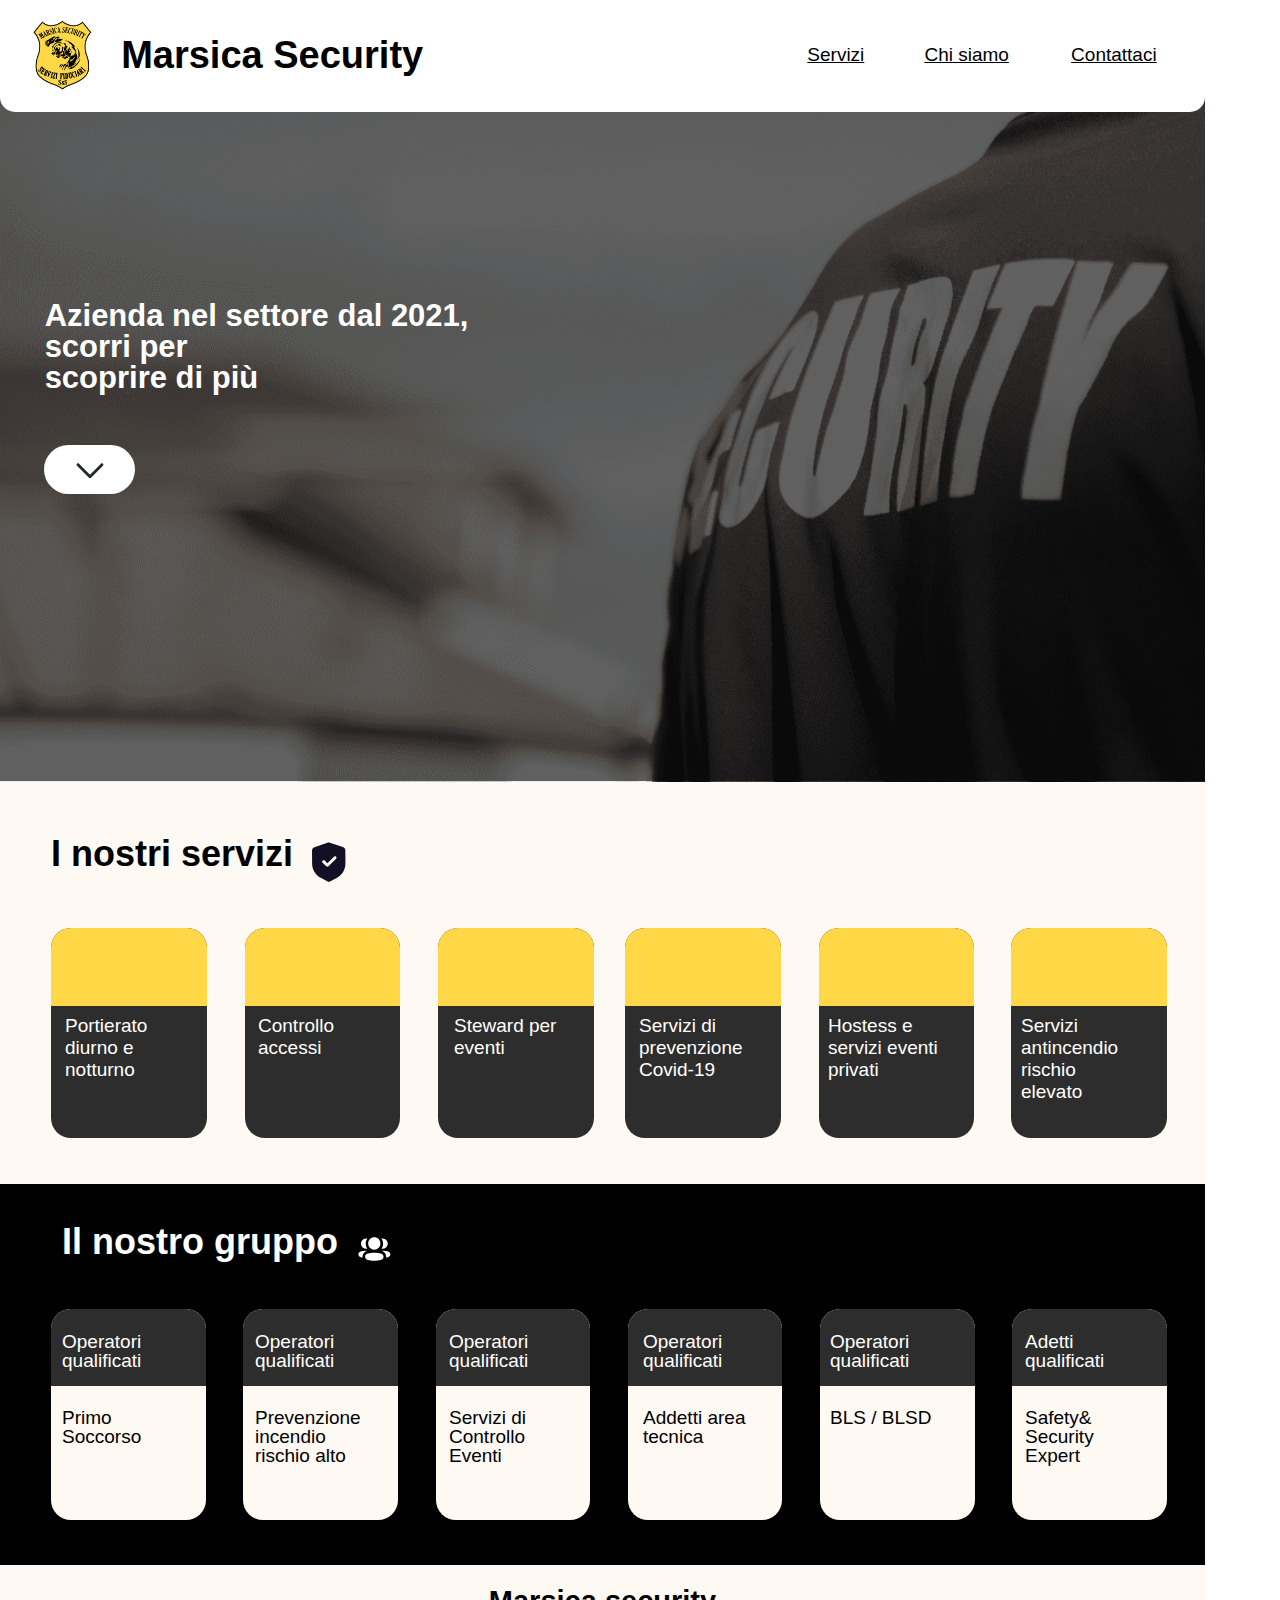
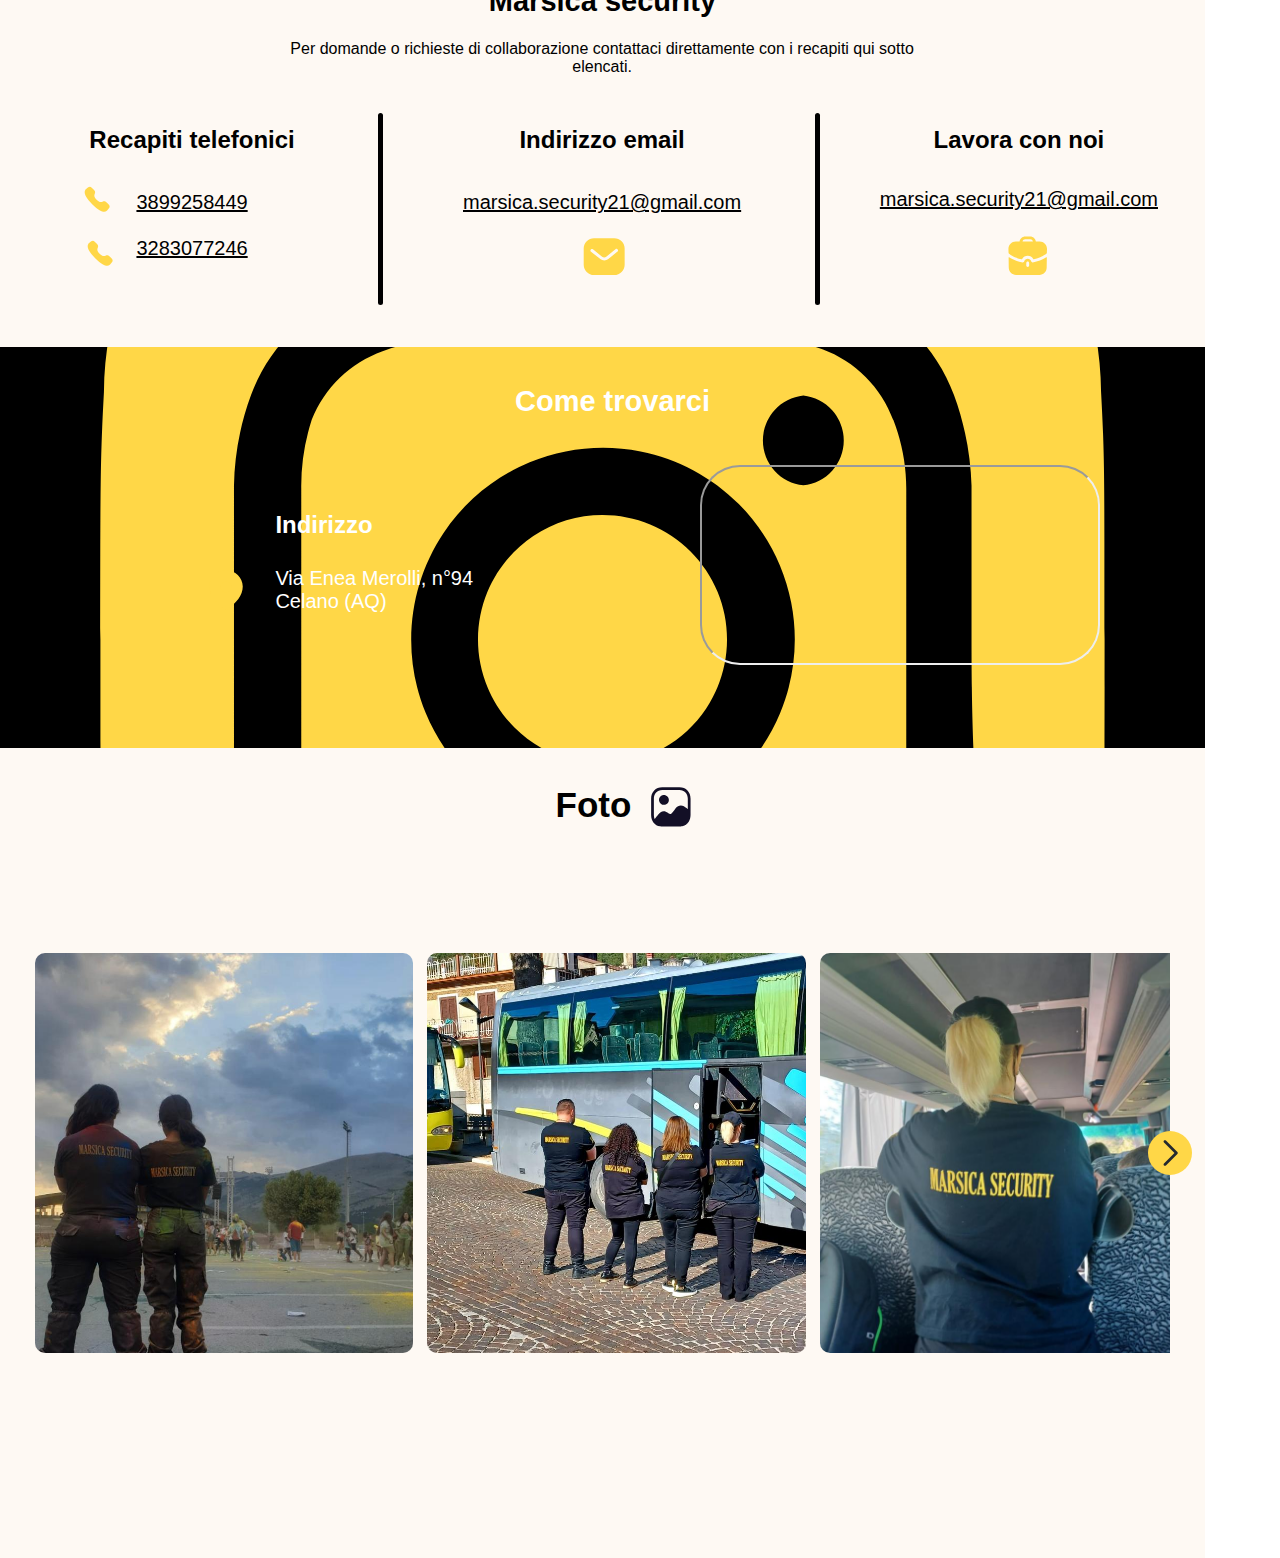
==== commit 223f9d85: "estetica e social" ====
--- a/index.html
+++ b/index.html
@@ -91,7 +91,7 @@
       <div class="hostess-e-servizi-eventi-privati">
         Hostess e servizi eventi privati
       </div>
-      <div class="servizi-antiincendi">Servizi antiincendi</div>
+      <div class="servizi-antiincendi">Servizi antincendio rischio elevato</div>
       <div class="operatori-qualificati-primo-soccorso">
         <span
           ><span class="operatori-qualificati-primo-soccorso-span"
@@ -333,6 +333,33 @@
         Per domande o richieste di collaborazione contattaci direttamente con i
         recapiti qui sotto elencati.
       </div>
+      <a href="https://www.facebook.com/profile.php?id=100067617532131" class="marsica-securityfb">Marsica Security</a>
+
+      <a href="https://www.instagram.com/marsica_security/" class="marsica_securityig">marsica_security</a>
+      <svg
+        class="u-instagram-alt"
+        
+        viewBox="0 0 55 55"
+        fill="none"
+        xmlns="http://www.w3.org/2000/svg"
+      >
+        <path
+          d="M27.5002 21.8167C26.3761 21.8167 25.2773 22.15 24.3427 22.7745C23.4081 23.399 22.6796 24.2866 22.2494 25.3251C21.8193 26.3636 21.7067 27.5063 21.926 28.6088C22.1453 29.7113 22.6866 30.7239 23.4814 31.5188C24.2763 32.3136 25.2889 32.8549 26.3914 33.0742C27.4939 33.2935 28.6366 33.1809 29.6751 32.7508C30.7136 32.3206 31.6012 31.5922 32.2257 30.6575C32.8502 29.7229 33.1835 28.6241 33.1835 27.5C33.1835 26.7537 33.0365 26.0147 32.7509 25.3251C32.4653 24.6356 32.0466 24.0091 31.5189 23.4813C30.9911 22.9536 30.3646 22.5349 29.6751 22.2493C28.9855 21.9637 28.2465 21.8167 27.5002 21.8167V21.8167ZM50.2564 16.2021C50.2444 14.4324 49.9185 12.6789 49.2939 11.023C48.8339 9.81126 48.1222 8.71088 47.2058 7.79442C46.2893 6.87797 45.1889 6.16627 43.9772 5.70629C42.3214 5.08173 40.5678 4.75585 38.7981 4.74379C35.8418 4.58337 34.971 4.58337 27.5002 4.58337C20.0293 4.58337 19.1585 4.58337 16.2022 4.74379C14.4325 4.75585 12.679 5.08173 11.0231 5.70629C9.81138 6.16627 8.711 6.87797 7.79455 7.79442C6.87809 8.71088 6.16639 9.81126 5.70641 11.023C5.08185 12.6789 4.75597 14.4324 4.74391 16.2021C4.5835 19.1584 4.5835 20.0292 4.5835 27.5C4.5835 34.9709 4.5835 35.8417 4.74391 38.798C4.76858 40.5739 5.09402 42.3328 5.70641 44C6.16435 45.2062 6.87546 46.3002 7.79183 47.2084C8.70436 48.1303 9.8071 48.842 11.0231 49.2938C12.679 49.9184 14.4325 50.2442 16.2022 50.2563C19.1585 50.4167 20.0293 50.4167 27.5002 50.4167C34.971 50.4167 35.8418 50.4167 38.7981 50.2563C40.5678 50.2442 42.3214 49.9184 43.9772 49.2938C45.1932 48.842 46.296 48.1303 47.2085 47.2084C48.1249 46.3002 48.836 45.2062 49.2939 44C49.9179 42.336 50.2437 40.5751 50.2564 38.798C50.4168 35.8417 50.4168 34.9709 50.4168 27.5C50.4168 20.0292 50.4168 19.1584 50.2564 16.2021V16.2021ZM44.4356 34.5355C44.362 35.9497 44.0602 37.3426 43.5418 38.6605C43.0969 39.7597 42.4356 40.7583 41.597 41.5969C40.7585 42.4354 39.7599 43.0968 38.6606 43.5417C37.3303 44.0312 35.9295 44.3021 34.5127 44.3438C32.7022 44.3438 32.221 44.3438 27.5002 44.3438C22.7793 44.3438 22.2981 44.3438 20.4877 44.3438C19.0708 44.3021 17.67 44.0312 16.3397 43.5417C15.2033 43.1194 14.177 42.4457 13.3377 41.5709C12.5073 40.7487 11.8661 39.7556 11.4585 38.6605C10.9671 37.3316 10.7036 35.9292 10.6793 34.5125C10.6793 32.7021 10.6793 32.2209 10.6793 27.5C10.6793 22.7792 10.6793 22.298 10.6793 20.4875C10.7036 19.0709 10.9671 17.6685 11.4585 16.3396C11.8808 15.2032 12.5545 14.1769 13.4293 13.3375C14.2551 12.5117 15.2472 11.8711 16.3397 11.4584C17.67 10.9689 19.0708 10.698 20.4877 10.6563V10.6563C22.2981 10.6563 22.7793 10.6563 27.5002 10.6563C32.221 10.6563 32.7022 10.6563 34.5127 10.6563C35.9295 10.698 37.3303 10.9689 38.6606 11.4584C39.797 11.8807 40.8233 12.5544 41.6627 13.4292C42.493 14.2513 43.1343 15.2445 43.5418 16.3396C44.0313 17.6699 44.3022 19.0707 44.3439 20.4875C44.3439 22.298 44.3439 22.7792 44.3439 27.5C44.3439 32.2209 44.5043 32.7021 44.4356 34.5125V34.5355ZM40.7689 17.4855C40.4961 16.7452 40.0659 16.073 39.508 15.5151C38.9501 14.9573 38.2779 14.5271 37.5377 14.2542C36.5212 13.9019 35.4507 13.7312 34.3752 13.75C32.5877 13.75 32.0835 13.75 27.5002 13.75C22.9168 13.75 22.4127 13.75 20.6252 13.75C19.5441 13.7606 18.4734 13.9623 17.4627 14.3459C16.7338 14.6063 16.0686 15.019 15.5115 15.5563C14.9544 16.0937 14.518 16.7435 14.2314 17.4625C13.8986 18.4832 13.736 19.5516 13.7502 20.625C13.7502 22.4125 13.7502 22.9167 13.7502 27.5C13.7502 32.0834 13.7502 32.5875 13.7502 34.375C13.7729 35.4549 13.9742 36.5235 14.346 37.5375C14.6189 38.2778 15.049 38.95 15.6069 39.5079C16.1648 40.0657 16.837 40.4959 17.5772 40.7688C18.555 41.1284 19.584 41.3295 20.6252 41.3646V41.3646C22.4127 41.3646 22.9168 41.3646 27.5002 41.3646C32.0835 41.3646 32.5877 41.3646 34.3752 41.3646C35.4562 41.3541 36.5269 41.1523 37.5377 40.7688C38.2779 40.4959 38.9501 40.0657 39.508 39.5079C40.0659 38.95 40.4961 38.2778 40.7689 37.5375C41.1525 36.5268 41.3542 35.4561 41.3647 34.375C41.3647 32.5875 41.3647 32.0834 41.3647 27.5C41.3647 22.9167 41.3647 22.4125 41.3647 20.625C41.3654 19.5429 41.1633 18.4702 40.7689 17.4625V17.4855ZM27.5002 36.2542C26.3516 36.2542 25.2144 36.0276 24.1536 35.5874C23.0927 35.1472 22.1292 34.502 21.3181 33.6888C20.507 32.8756 19.8644 31.9104 19.427 30.8484C18.9895 29.7864 18.7659 28.6486 18.7689 27.5V27.5C18.7689 25.7677 19.2829 24.0742 20.2459 22.6341C21.2088 21.194 22.5774 20.072 24.1783 19.4101C25.7793 18.7482 27.5406 18.5762 29.2394 18.9158C30.9381 19.2554 32.4979 20.0915 33.7213 21.3181C34.9447 22.5446 35.7766 24.1066 36.1118 25.8063C36.447 27.5059 36.2704 29.2668 35.6043 30.866C34.9382 32.4652 33.8126 33.8309 32.3699 34.79C30.9273 35.7492 29.2325 36.2587 27.5002 36.2542V36.2542ZM36.6668 20.4646C36.1602 20.411 35.6914 20.1718 35.3507 19.7931C35.01 19.4144 34.8214 18.923 34.8214 18.4136C34.8214 17.9042 35.01 17.4128 35.3507 17.0341C35.6914 16.6554 36.1602 16.4162 36.6668 16.3625V16.3625C37.1734 16.4162 37.6422 16.6554 37.983 17.0341C38.3237 17.4128 38.5122 17.9042 38.5122 18.4136C38.5122 18.923 38.3237 19.4144 37.983 19.7931C37.6422 20.1718 37.1734 20.411 36.6668 20.4646Z"
+          fill="#FFD747"
+        />
+      </svg>
+      <svg
+        class="u-facebook-f"
+        
+        viewBox="0 0 55 55"
+        fill="none"
+        xmlns="http://www.w3.org/2000/svg"
+      >
+        <path
+          d="M34.65 12.1917H38.9584V4.90415C36.8724 4.68724 34.7764 4.58015 32.6792 4.58332C26.4459 4.58332 22.1834 8.38749 22.1834 15.3542V21.3583H15.1479V29.5167H22.1834V50.4167H30.6167V29.5167H37.6292L38.6834 21.3583H30.6167V16.1562C30.6167 13.75 31.2584 12.1917 34.65 12.1917Z"
+          fill="#FFD747"
+        />
+      </svg>
     </div>
     <div class="macbook-pro-14----5">
       <div class="foto">Foto</div>
--- a/style.css
+++ b/style.css
@@ -1467,17 +1467,17 @@
   .mappa {
     position: absolute;
     left: 800px;
-    top: 620px;
+    top: 640px;
   }
   .mappa1 {
     width: 600px;
-    height: 300px;
+    height: 280px;
     border-radius: 40px;
   }
   .rectangle-61 {
     background: #fef9f3;
     width: 1512px;
-    height: 478px;
+    height: 540px;
     position: absolute;
     left: 0px;
     top: 0px;
@@ -1519,7 +1519,7 @@
     font: 700 36px "Helvetica Neue", sans-serif;
     position: absolute;
     left: 624px;
-    top: 527px;
+    top: 565px;
     width: 264px;
     height: 43px;
   }
@@ -1680,6 +1680,38 @@
     top: 4.5px;
     width: 46px;
     height: 46px;
+    overflow: visible;
+  }
+  .marsica-securityfb {
+    color: #000000;
+    text-align: center;
+    font: 400 24px "Helvetica Neue", sans-serif;
+    position: absolute;
+    left: 524.47px;
+    top: 476.44px;
+    width: 188.21px;
+    height: 29.92px;
+  }
+  .marsica_securityig {
+    color: #000000;
+    text-align: center;
+    font: 400 24px "Helvetica Neue", sans-serif;
+    position: absolute;
+    left: 844.2px;
+    top: 476.44px;
+    width: 189.79px;
+    height: 29.92px;
+  }
+  .u-instagram-alt {
+    position: absolute;
+    left: 785.14px;
+    top: 464.62px;
+    overflow: visible;
+  }
+  .u-facebook-f {
+    position: absolute;
+    left: 473.29px;
+    top: 463.05px;
     overflow: visible;
   }
   .macbook-pro-14----5,
@@ -2362,17 +2394,17 @@
   .mappa {
     position: absolute;
     left: 700px;
-    top: 560px;
+    top: 600px;
   }
   .mappa1 {
     width: 600px;
-    height: 290px;
+    height: 250px;
     border-radius: 40px;
   }
   .rectangle-61 {
     background: #fef9f3;
     width: 1409px;
-    height: 445.39px;
+    height: 502px;
     position: absolute;
     left: 0px;
     top: 0px;
@@ -2414,7 +2446,7 @@
     font: 700 34px "Helvetica Neue", sans-serif;
     position: absolute;
     left: 581.49px;
-    top: 491.04px;
+    top: 520px;
     width: 246.02px;
     height: 40.07px;
   }
@@ -2576,6 +2608,38 @@
     position: absolute;
     left: 4.19px;
     top: 4.19px;
+    overflow: visible;
+  }
+  .marsica-securityfb {
+    color: #000000;
+    text-align: center;
+    font: 400 20px "Helvetica Neue", sans-serif;
+    position: absolute;
+    left: 488.75px;
+    top: 443.98px;
+    width: 175.39px;
+    height: 27.89px;
+  }
+  .marsica_securityig {
+    color: #000000;
+    text-align: center;
+    font: 400 20px "Helvetica Neue", sans-serif;
+    position: absolute;
+    left: 786.69px;
+    top: 443.98px;
+    width: 176.86px;
+    height: 27.89px;
+  }
+  .u-instagram-alt {
+    position: absolute;
+    left: 731.65px;
+    top: 432.97px;
+    overflow: visible;
+  }
+  .u-facebook-f {
+    position: absolute;
+    left: 441.05px;
+    top: 431.51px;
     overflow: visible;
   }
   .macbook-pro-14----5,
@@ -3259,17 +3323,17 @@
   .mappa {
     position: absolute;
     left: 700px;
-    top: 560px;
+    top: 580px;
   }
   .mappa1 {
     width: 600px;
-    height: 260px;
+    height: 230px;
     border-radius: 40px;
   }
   .rectangle-61 {
     background: #fef9f3;
     width: 1366px;
-    height: 432.06px;
+    height: 487.5px;
     position: absolute;
     left: 0px;
     top: 0px;
@@ -3310,8 +3374,8 @@
     text-align: center;
     font: 700 32px "Helvetica Neue", sans-serif;
     position: absolute;
-    left: 563px;
-    top: 476px;
+    left: 573px;
+    top: 510px;
     width: 240px;
     height: 51px;
   }
@@ -3387,7 +3451,7 @@
     font: 400 0px "undefined", sans-serif;
     position: absolute;
     left: 312.17px;
-    top: 617.94px;
+    top: 640px;
     width: 238.49px;
     height: 97.01px;
   }
@@ -3473,6 +3537,38 @@
     position: absolute;
     left: 4.07px;
     top: 4.07px;
+    overflow: visible;
+  }
+  .marsica-securityfb {
+    color: #000000;
+    text-align: center;
+    font: 400 20px "Helvetica Neue", sans-serif;
+    position: absolute;
+    left: 473.83px;
+    top: 430.43px;
+    width: 170.04px;
+    height: 27.04px;
+  }
+  .marsica_securityig {
+    color: #000000;
+    text-align: center;
+    font: 400 20px "Helvetica Neue", sans-serif;
+    position: absolute;
+    left: 762.68px;
+    top: 430.43px;
+    width: 171.46px;
+    height: 27.04px;
+  }
+  .u-instagram-alt {
+    position: absolute;
+    left: 709.32px;
+    top: 419.76px;
+    overflow: visible;
+  }
+  .u-facebook-f {
+    position: absolute;
+    left: 427.59px;
+    top: 418.34px;
     overflow: visible;
   }
   .macbook-pro-14----5,
@@ -4753,7 +4849,7 @@
     position: absolute;
     left: 339.8px;
     top: 1056.15px;
-    width: 136.1px;
+    width: 189.1px;
     height: 64.23px;
   }
   .iconly-bold-shield-done {
@@ -5023,7 +5119,7 @@
   .rectangle-61 {
     background: #fef9f3;
     width: 601px;
-    height: 852px;
+    height: 928px;
     position: absolute;
     left: 0px;
     top: 0px;
@@ -5069,7 +5165,7 @@
     font: 700 48px "Helvetica Neue", sans-serif;
     position: absolute;
     left: 124px;
-    top: 902px;
+    top: 960px;
     width: 352px;
     height: 66px;
   }
@@ -5145,7 +5241,7 @@
     font: 400 0px "undefined", sans-serif;
     position: absolute;
     left: 220px;
-    top: 1048px;
+    top: 1075px;
     width: 160px;
     height: 125px;
   }
@@ -5202,7 +5298,7 @@
     height: 33.64px;
     position: absolute;
     left: 161px;
-    top: 1131px;
+    top: 1155px;
   }
   .location {
     position: absolute;
@@ -5244,6 +5340,42 @@
     width: 400px;
     height: 250px;
     border-radius: 20px;
+  }
+  .marsica-securityfb {
+    color: #000000;
+    text-align: center;
+    font: 400 20px "Helvetica Neue", sans-serif;
+    position: absolute;
+    left: 126px;
+    top: 873px;
+    width: 158px;
+    height: 22px;
+  }
+  .marsica_securityig {
+    color: #000000;
+    text-align: center;
+    font: 400 20px "Helvetica Neue", sans-serif;
+    position: absolute;
+    left: 357px;
+    top: 873px;
+    width: 162px;
+    height: 22px;
+  }
+  .u-instagram-alt {
+    position: absolute;
+    left: 318px;
+    top: 871px;
+    width: 32px;
+    height: 32px;
+    overflow: visible;
+  }
+  .u-facebook-f {
+    position: absolute;
+    left: 95px;
+    top: 868px;
+    width: 32px;
+    height: 32px;
+    overflow: visible;
   }
   .macbook-pro-14----5,
   .macbook-pro-14----5 * {
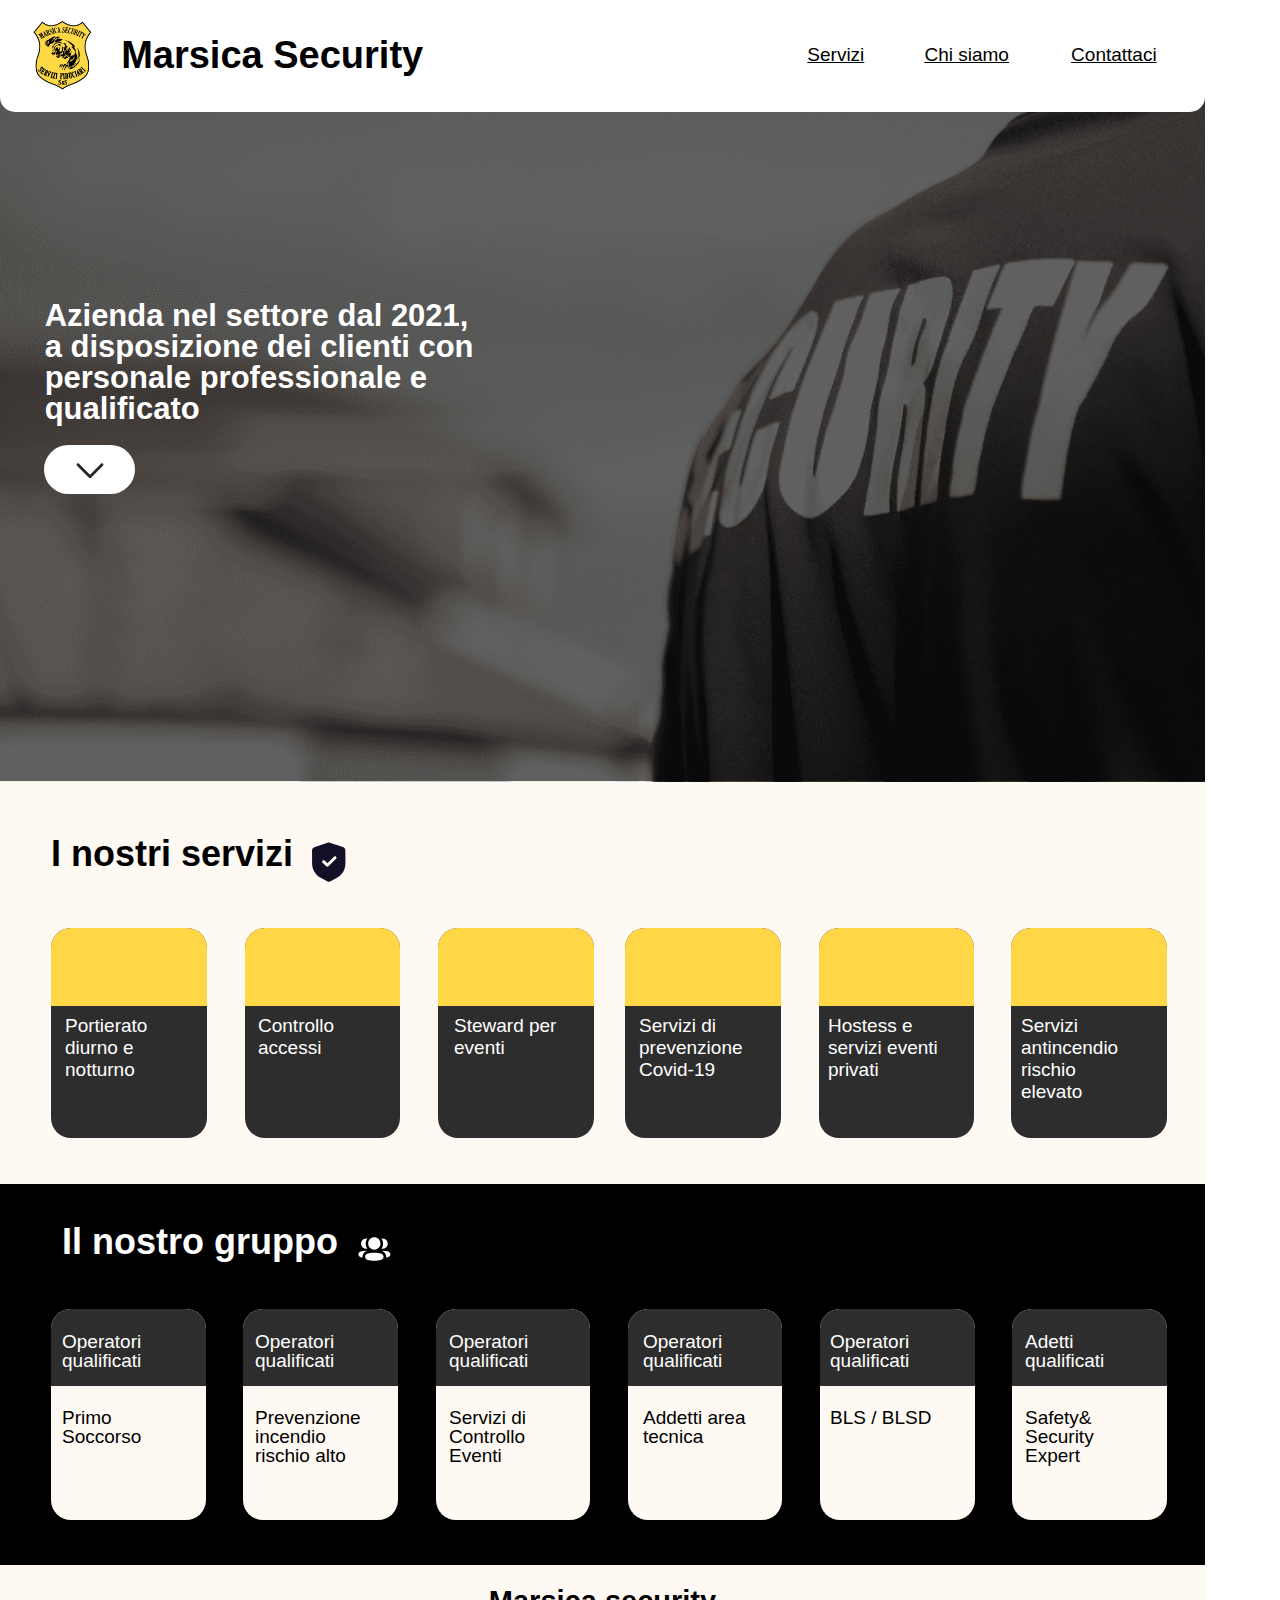
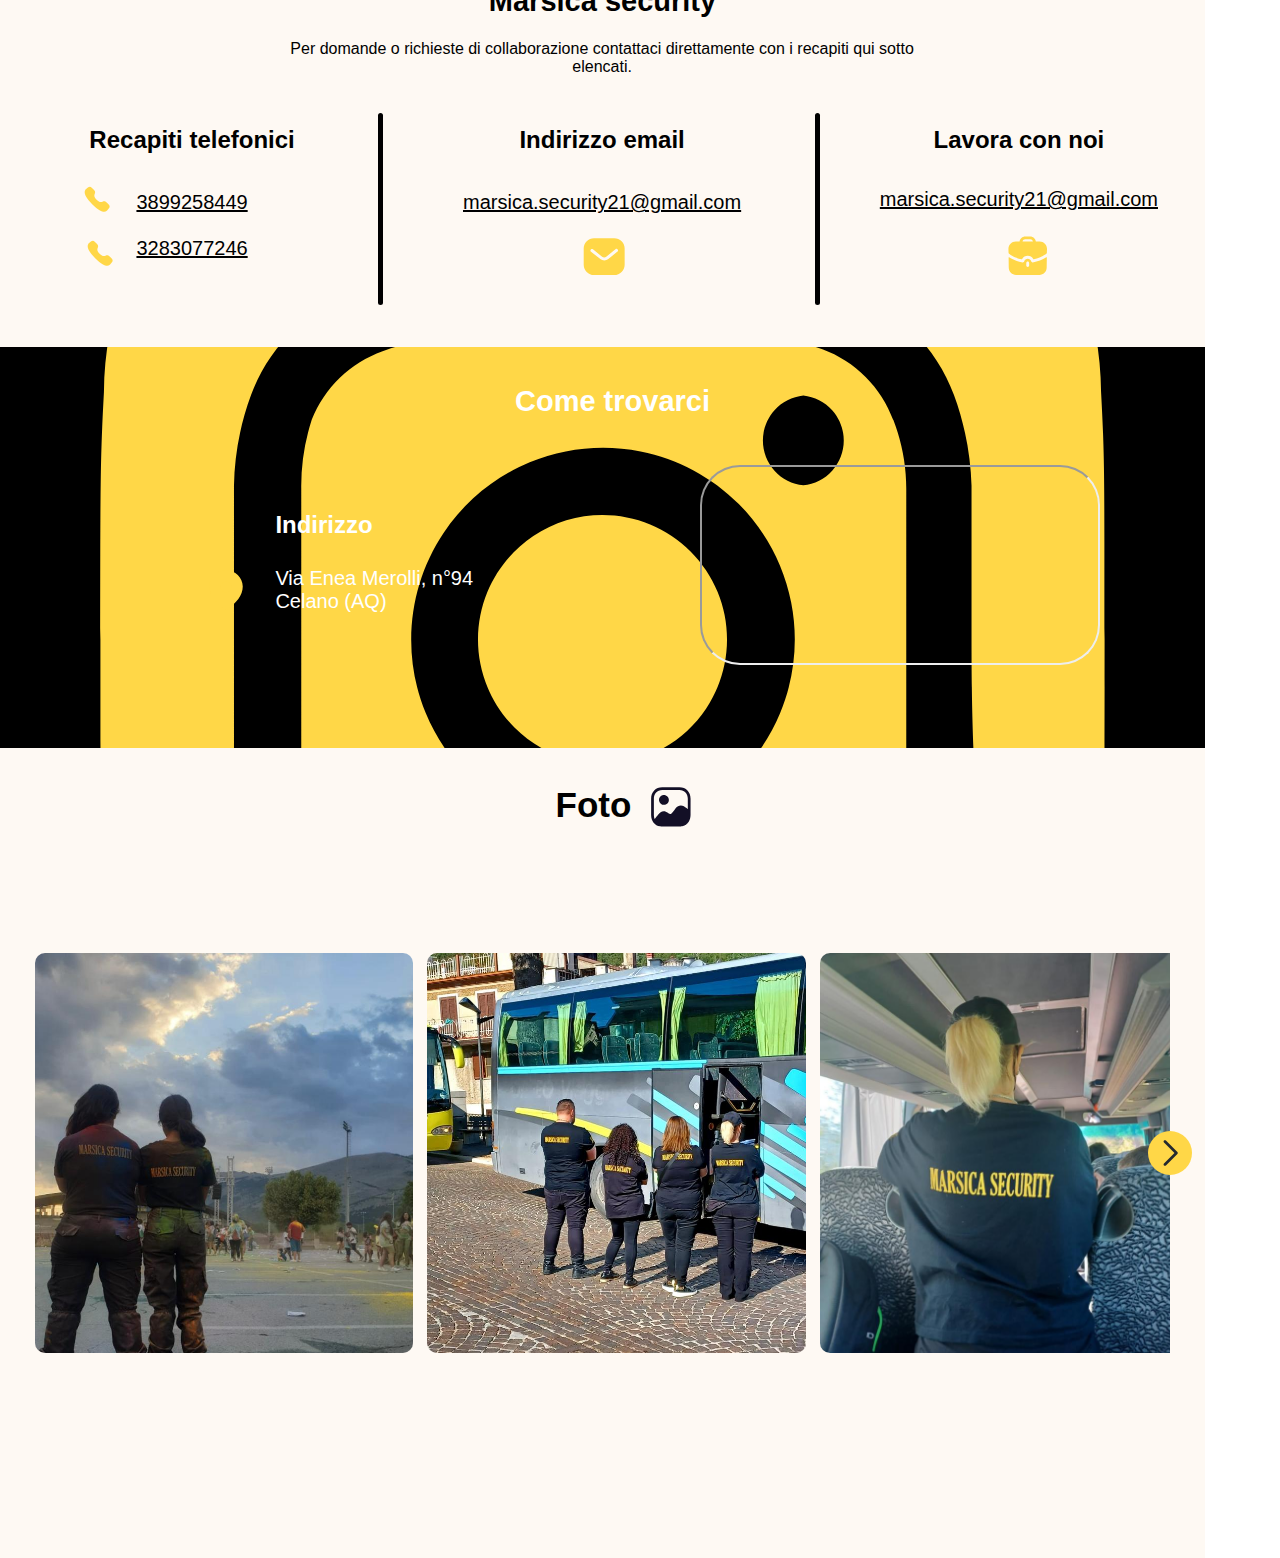
==== commit 90b0dfcb: "grafica" ====
--- a/index.html
+++ b/index.html
@@ -14,8 +14,8 @@
       <div class="rectangle-19"></div>
 
       <div class="azienda-nel-settore-dal-2004--se-vuoi-scoprire-di-pi--premi">
-        Azienda nel settore dal 2021,<br />scorri per <br />
-        scoprire di più
+        Azienda nel settore dal 2021,<br />a disposizione dei clienti con
+        personale professionale e qualificato
       </div>
       <a href="#section-2"
         ><svg
@@ -333,12 +333,19 @@
         Per domande o richieste di collaborazione contattaci direttamente con i
         recapiti qui sotto elencati.
       </div>
-      <a href="https://www.facebook.com/profile.php?id=100067617532131" class="marsica-securityfb">Marsica Security</a>
-
-      <a href="https://www.instagram.com/marsica_security/" class="marsica_securityig">marsica_security</a>
+      <a
+        href="https://www.facebook.com/profile.php?id=100067617532131"
+        class="marsica-securityfb"
+        >Marsica Security</a
+      >
+
+      <a
+        href="https://www.instagram.com/marsica_security/"
+        class="marsica_securityig"
+        >marsica_security</a
+      >
       <svg
         class="u-instagram-alt"
-        
         viewBox="0 0 55 55"
         fill="none"
         xmlns="http://www.w3.org/2000/svg"
@@ -350,7 +357,6 @@
       </svg>
       <svg
         class="u-facebook-f"
-        
         viewBox="0 0 55 55"
         fill="none"
         xmlns="http://www.w3.org/2000/svg"
--- a/style.css
+++ b/style.css
@@ -1705,13 +1705,17 @@
   .u-instagram-alt {
     position: absolute;
     left: 785.14px;
-    top: 464.62px;
+    top: 467px;
+    width: 42px;
+    height: 42px;
     overflow: visible;
   }
   .u-facebook-f {
     position: absolute;
     left: 473.29px;
     top: 463.05px;
+    width: 42px;
+    height: 42px;
     overflow: visible;
   }
   .macbook-pro-14----5,
@@ -2633,13 +2637,17 @@
   .u-instagram-alt {
     position: absolute;
     left: 731.65px;
-    top: 432.97px;
+    top: 434px;
+    width: 39px;
+    height: 39px;
     overflow: visible;
   }
   .u-facebook-f {
     position: absolute;
     left: 441.05px;
     top: 431.51px;
+    width: 39px;
+    height: 39px;
     overflow: visible;
   }
   .macbook-pro-14----5,
@@ -3562,13 +3570,17 @@
   .u-instagram-alt {
     position: absolute;
     left: 709.32px;
-    top: 419.76px;
+    top: 421px;
+    width: 39px;
+    height: 39px;
     overflow: visible;
   }
   .u-facebook-f {
     position: absolute;
     left: 427.59px;
     top: 418.34px;
+    width: 39px;
+    height: 39px;
     overflow: visible;
   }
   .macbook-pro-14----5,
@@ -4608,30 +4620,30 @@
   .rectangle-19 {
     background: #ffffff;
     border-radius: 30px;
-    width: 118.46px;
-    height: 70.35px;
+    width: 108px;
+    height: 60px;
     position: absolute;
     left: 50px;
-    top: 750px;
+    top: 700px;
   }
   .chevron-down-24 {
     position: absolute;
-    left: 78px;
-    top: 755px;
-    width: 62px;
-    height: 62px;
+    left: 75px;
+    top: 703px;
+    width: 58px;
+    height: 58px;
     transform: translate(0px, 0px);
     overflow: visible;
   }
   .azienda-nel-settore-dal-2004--se-vuoi-scoprire-di-pi--premi {
     color: #ffffff;
     text-align: left;
-    font: 700 48px/100% "Helvetica Neue", sans-serif;
+    font: 700 36px/100% "Helvetica Neue", sans-serif;
     position: absolute;
     left: 48.94px;
     top: 388.45px;
-    width: 365.49px;
-    height: 244.69px;
+    width: 330px;
+    height: 260px;
   }
   .chi-siamo {
     visibility: hidden;
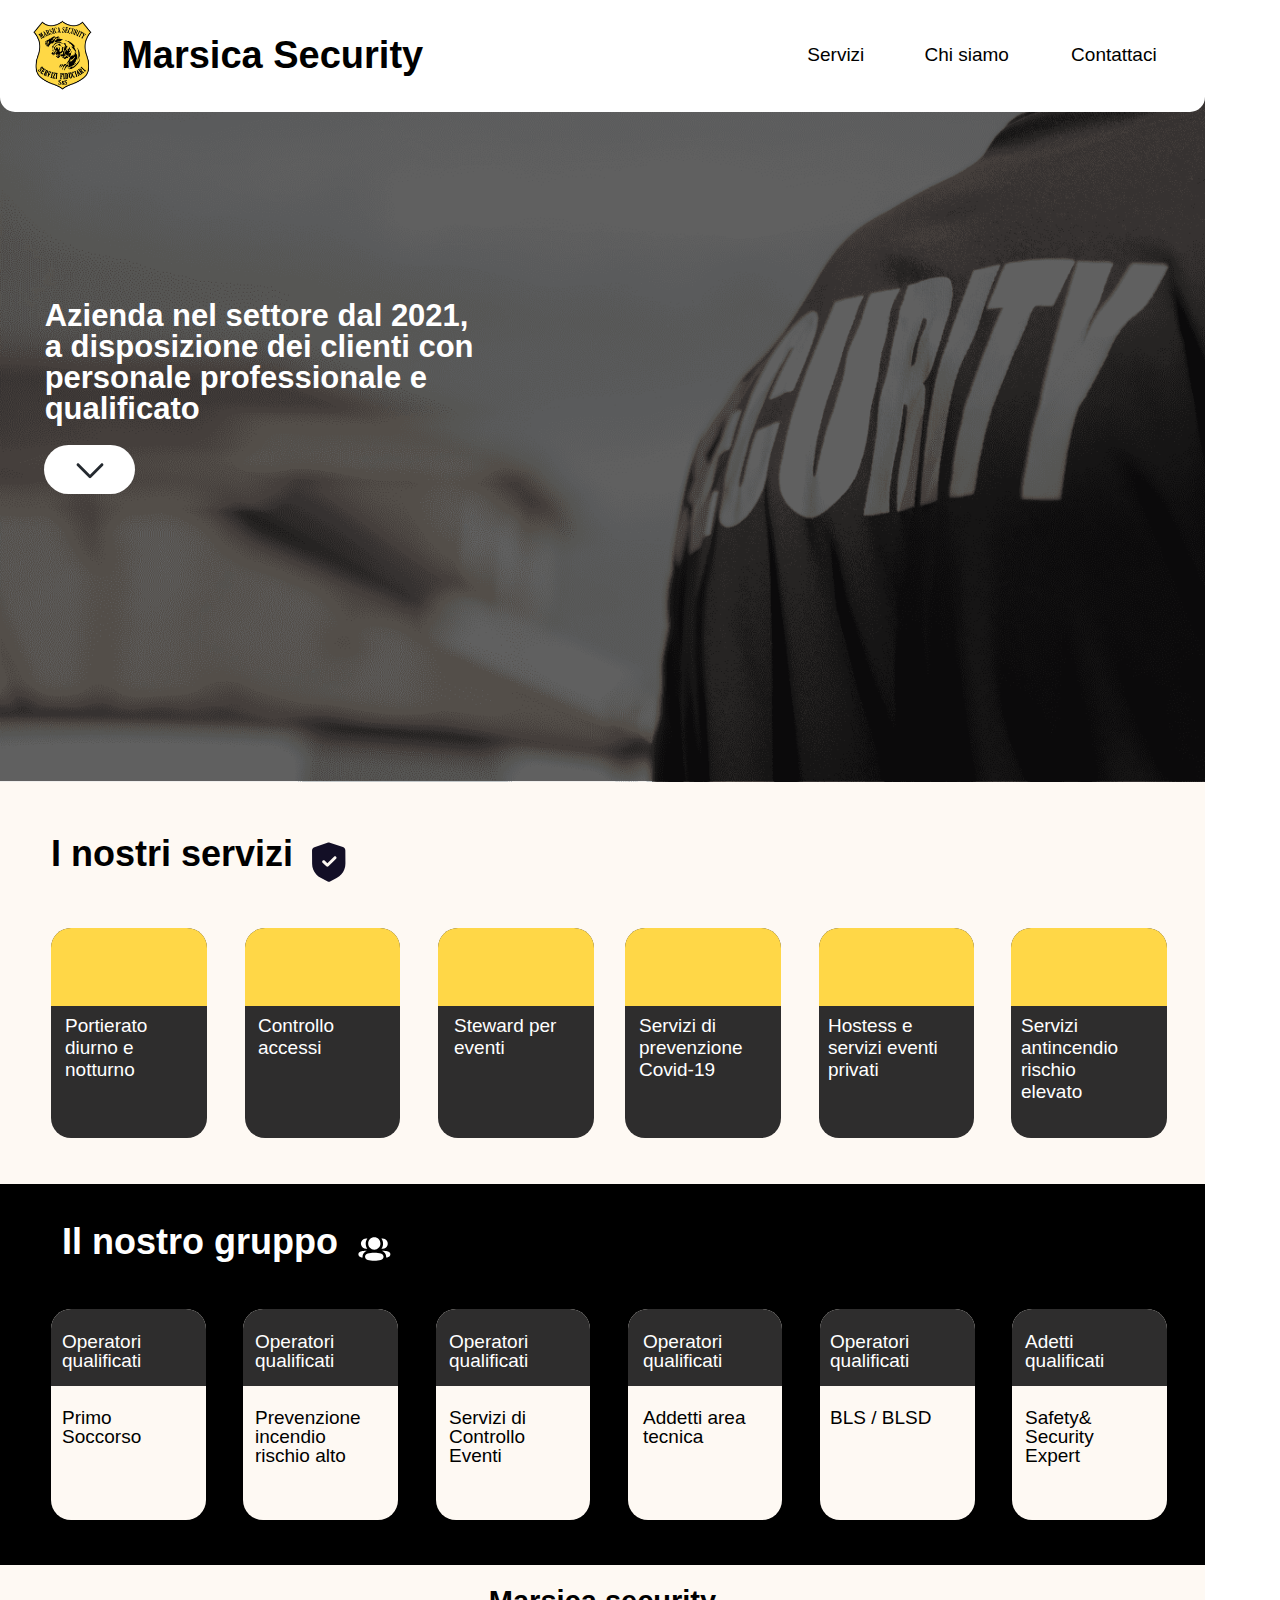
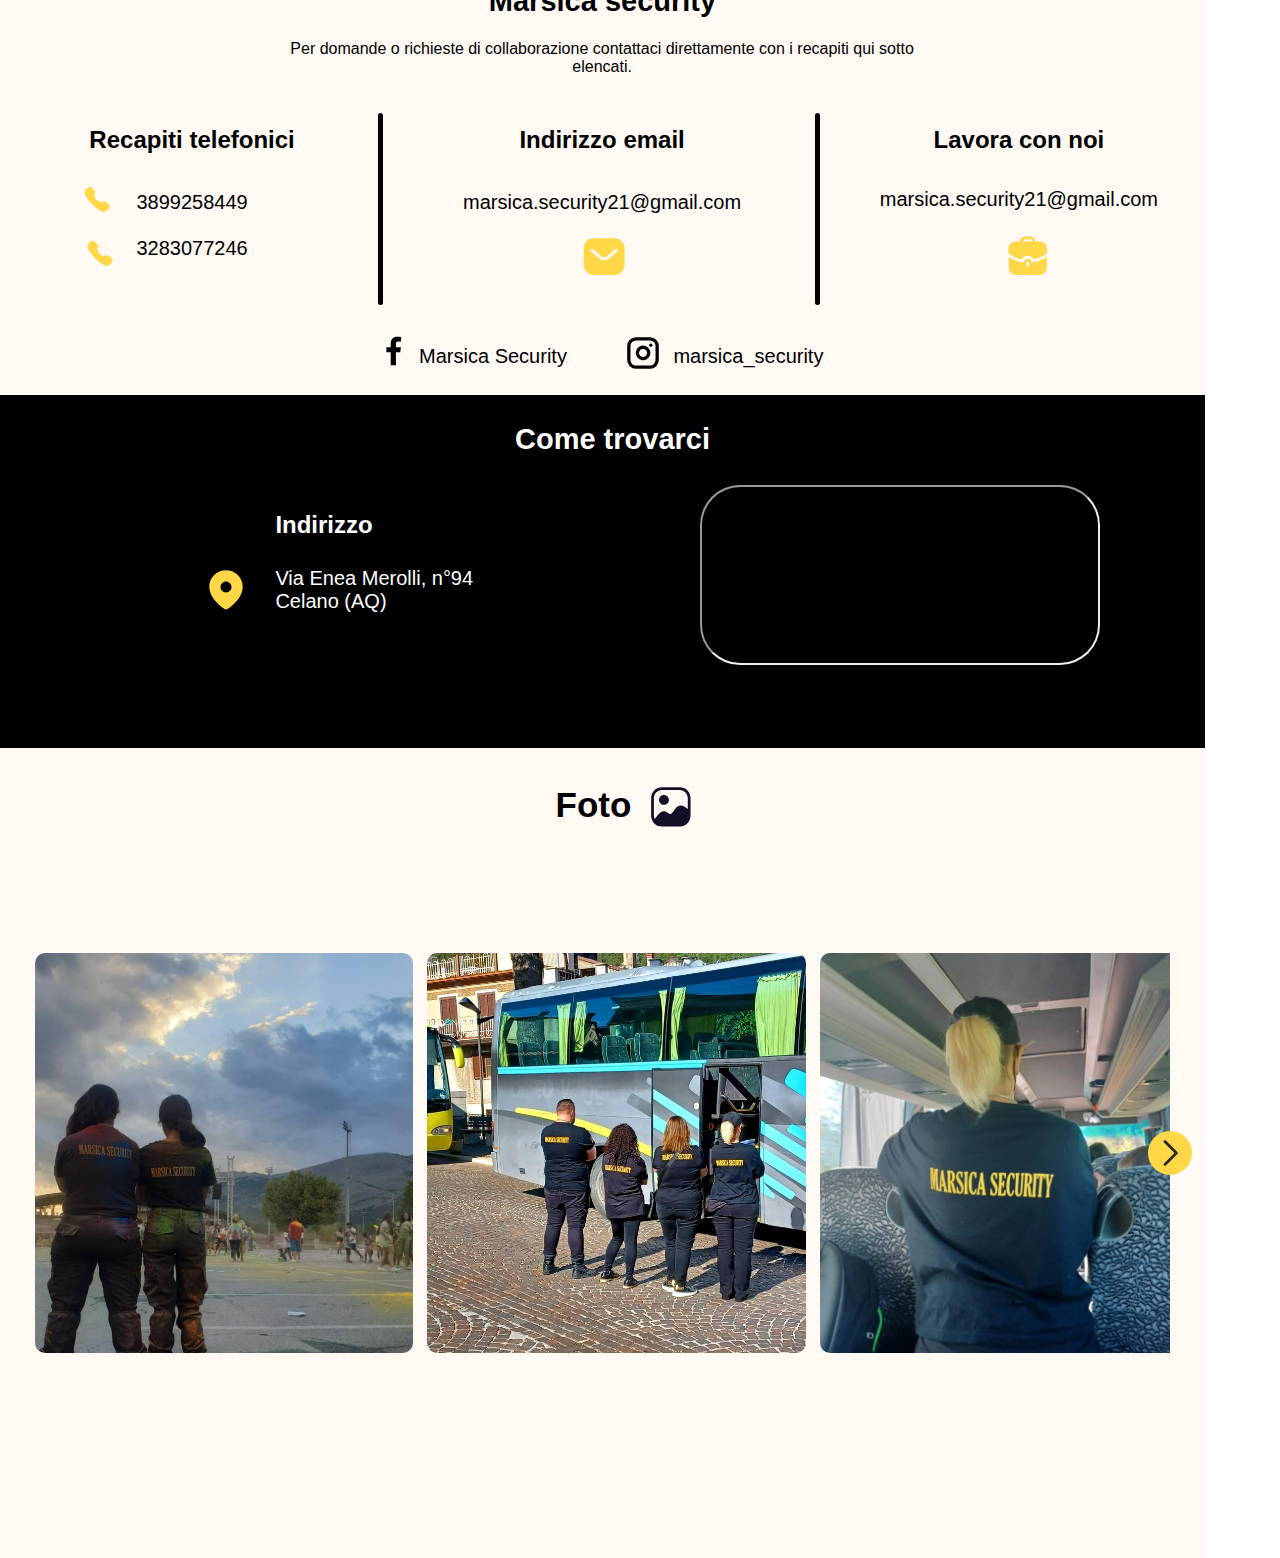
==== commit 127f2dfd: "social" ====
--- a/index.html
+++ b/index.html
@@ -338,34 +338,57 @@
         class="marsica-securityfb"
         >Marsica Security</a
       >
-
       <a
         href="https://www.instagram.com/marsica_security/"
         class="marsica_securityig"
         >marsica_security</a
       >
-      <svg
-        class="u-instagram-alt"
-        viewBox="0 0 55 55"
-        fill="none"
-        xmlns="http://www.w3.org/2000/svg"
-      >
-        <path
-          d="M27.5002 21.8167C26.3761 21.8167 25.2773 22.15 24.3427 22.7745C23.4081 23.399 22.6796 24.2866 22.2494 25.3251C21.8193 26.3636 21.7067 27.5063 21.926 28.6088C22.1453 29.7113 22.6866 30.7239 23.4814 31.5188C24.2763 32.3136 25.2889 32.8549 26.3914 33.0742C27.4939 33.2935 28.6366 33.1809 29.6751 32.7508C30.7136 32.3206 31.6012 31.5922 32.2257 30.6575C32.8502 29.7229 33.1835 28.6241 33.1835 27.5C33.1835 26.7537 33.0365 26.0147 32.7509 25.3251C32.4653 24.6356 32.0466 24.0091 31.5189 23.4813C30.9911 22.9536 30.3646 22.5349 29.6751 22.2493C28.9855 21.9637 28.2465 21.8167 27.5002 21.8167V21.8167ZM50.2564 16.2021C50.2444 14.4324 49.9185 12.6789 49.2939 11.023C48.8339 9.81126 48.1222 8.71088 47.2058 7.79442C46.2893 6.87797 45.1889 6.16627 43.9772 5.70629C42.3214 5.08173 40.5678 4.75585 38.7981 4.74379C35.8418 4.58337 34.971 4.58337 27.5002 4.58337C20.0293 4.58337 19.1585 4.58337 16.2022 4.74379C14.4325 4.75585 12.679 5.08173 11.0231 5.70629C9.81138 6.16627 8.711 6.87797 7.79455 7.79442C6.87809 8.71088 6.16639 9.81126 5.70641 11.023C5.08185 12.6789 4.75597 14.4324 4.74391 16.2021C4.5835 19.1584 4.5835 20.0292 4.5835 27.5C4.5835 34.9709 4.5835 35.8417 4.74391 38.798C4.76858 40.5739 5.09402 42.3328 5.70641 44C6.16435 45.2062 6.87546 46.3002 7.79183 47.2084C8.70436 48.1303 9.8071 48.842 11.0231 49.2938C12.679 49.9184 14.4325 50.2442 16.2022 50.2563C19.1585 50.4167 20.0293 50.4167 27.5002 50.4167C34.971 50.4167 35.8418 50.4167 38.7981 50.2563C40.5678 50.2442 42.3214 49.9184 43.9772 49.2938C45.1932 48.842 46.296 48.1303 47.2085 47.2084C48.1249 46.3002 48.836 45.2062 49.2939 44C49.9179 42.336 50.2437 40.5751 50.2564 38.798C50.4168 35.8417 50.4168 34.9709 50.4168 27.5C50.4168 20.0292 50.4168 19.1584 50.2564 16.2021V16.2021ZM44.4356 34.5355C44.362 35.9497 44.0602 37.3426 43.5418 38.6605C43.0969 39.7597 42.4356 40.7583 41.597 41.5969C40.7585 42.4354 39.7599 43.0968 38.6606 43.5417C37.3303 44.0312 35.9295 44.3021 34.5127 44.3438C32.7022 44.3438 32.221 44.3438 27.5002 44.3438C22.7793 44.3438 22.2981 44.3438 20.4877 44.3438C19.0708 44.3021 17.67 44.0312 16.3397 43.5417C15.2033 43.1194 14.177 42.4457 13.3377 41.5709C12.5073 40.7487 11.8661 39.7556 11.4585 38.6605C10.9671 37.3316 10.7036 35.9292 10.6793 34.5125C10.6793 32.7021 10.6793 32.2209 10.6793 27.5C10.6793 22.7792 10.6793 22.298 10.6793 20.4875C10.7036 19.0709 10.9671 17.6685 11.4585 16.3396C11.8808 15.2032 12.5545 14.1769 13.4293 13.3375C14.2551 12.5117 15.2472 11.8711 16.3397 11.4584C17.67 10.9689 19.0708 10.698 20.4877 10.6563V10.6563C22.2981 10.6563 22.7793 10.6563 27.5002 10.6563C32.221 10.6563 32.7022 10.6563 34.5127 10.6563C35.9295 10.698 37.3303 10.9689 38.6606 11.4584C39.797 11.8807 40.8233 12.5544 41.6627 13.4292C42.493 14.2513 43.1343 15.2445 43.5418 16.3396C44.0313 17.6699 44.3022 19.0707 44.3439 20.4875C44.3439 22.298 44.3439 22.7792 44.3439 27.5C44.3439 32.2209 44.5043 32.7021 44.4356 34.5125V34.5355ZM40.7689 17.4855C40.4961 16.7452 40.0659 16.073 39.508 15.5151C38.9501 14.9573 38.2779 14.5271 37.5377 14.2542C36.5212 13.9019 35.4507 13.7312 34.3752 13.75C32.5877 13.75 32.0835 13.75 27.5002 13.75C22.9168 13.75 22.4127 13.75 20.6252 13.75C19.5441 13.7606 18.4734 13.9623 17.4627 14.3459C16.7338 14.6063 16.0686 15.019 15.5115 15.5563C14.9544 16.0937 14.518 16.7435 14.2314 17.4625C13.8986 18.4832 13.736 19.5516 13.7502 20.625C13.7502 22.4125 13.7502 22.9167 13.7502 27.5C13.7502 32.0834 13.7502 32.5875 13.7502 34.375C13.7729 35.4549 13.9742 36.5235 14.346 37.5375C14.6189 38.2778 15.049 38.95 15.6069 39.5079C16.1648 40.0657 16.837 40.4959 17.5772 40.7688C18.555 41.1284 19.584 41.3295 20.6252 41.3646V41.3646C22.4127 41.3646 22.9168 41.3646 27.5002 41.3646C32.0835 41.3646 32.5877 41.3646 34.3752 41.3646C35.4562 41.3541 36.5269 41.1523 37.5377 40.7688C38.2779 40.4959 38.9501 40.0657 39.508 39.5079C40.0659 38.95 40.4961 38.2778 40.7689 37.5375C41.1525 36.5268 41.3542 35.4561 41.3647 34.375C41.3647 32.5875 41.3647 32.0834 41.3647 27.5C41.3647 22.9167 41.3647 22.4125 41.3647 20.625C41.3654 19.5429 41.1633 18.4702 40.7689 17.4625V17.4855ZM27.5002 36.2542C26.3516 36.2542 25.2144 36.0276 24.1536 35.5874C23.0927 35.1472 22.1292 34.502 21.3181 33.6888C20.507 32.8756 19.8644 31.9104 19.427 30.8484C18.9895 29.7864 18.7659 28.6486 18.7689 27.5V27.5C18.7689 25.7677 19.2829 24.0742 20.2459 22.6341C21.2088 21.194 22.5774 20.072 24.1783 19.4101C25.7793 18.7482 27.5406 18.5762 29.2394 18.9158C30.9381 19.2554 32.4979 20.0915 33.7213 21.3181C34.9447 22.5446 35.7766 24.1066 36.1118 25.8063C36.447 27.5059 36.2704 29.2668 35.6043 30.866C34.9382 32.4652 33.8126 33.8309 32.3699 34.79C30.9273 35.7492 29.2325 36.2587 27.5002 36.2542V36.2542ZM36.6668 20.4646C36.1602 20.411 35.6914 20.1718 35.3507 19.7931C35.01 19.4144 34.8214 18.923 34.8214 18.4136C34.8214 17.9042 35.01 17.4128 35.3507 17.0341C35.6914 16.6554 36.1602 16.4162 36.6668 16.3625V16.3625C37.1734 16.4162 37.6422 16.6554 37.983 17.0341C38.3237 17.4128 38.5122 17.9042 38.5122 18.4136C38.5122 18.923 38.3237 19.4144 37.983 19.7931C37.6422 20.1718 37.1734 20.411 36.6668 20.4646Z"
-          fill="#FFD747"
-        />
-      </svg>
-      <svg
-        class="u-facebook-f"
-        viewBox="0 0 55 55"
-        fill="none"
-        xmlns="http://www.w3.org/2000/svg"
-      >
-        <path
-          d="M34.65 12.1917H38.9584V4.90415C36.8724 4.68724 34.7764 4.58015 32.6792 4.58332C26.4459 4.58332 22.1834 8.38749 22.1834 15.3542V21.3583H15.1479V29.5167H22.1834V50.4167H30.6167V29.5167H37.6292L38.6834 21.3583H30.6167V16.1562C30.6167 13.75 31.2584 12.1917 34.65 12.1917Z"
-          fill="#FFD747"
-        />
-      </svg>
+      <div class="ellipse-2"></div>
+
+      <div class="ellipse-1"></div>
+      <a href="https://www.instagram.com/marsica_security/">
+        <svg
+          class="u-instagram-alt"
+          viewBox="0 0 31 31"
+          fill="none"
+          xmlns="http://www.w3.org/2000/svg"
+        >
+          <path
+            d="M21.9585 2.58337H9.04183C5.47499 2.58337 2.5835 5.47487 2.5835 9.04171V21.9584C2.5835 25.5252 5.47499 28.4167 9.04183 28.4167H21.9585C25.5253 28.4167 28.4168 25.5252 28.4168 21.9584V9.04171C28.4168 5.47487 25.5253 2.58337 21.9585 2.58337Z"
+            stroke="black"
+            stroke-width="3"
+            stroke-linecap="round"
+            stroke-linejoin="round"
+          />
+          <path
+            d="M20.6666 14.6863C20.826 15.7613 20.6424 16.8591 20.1419 17.8237C19.6414 18.7884 18.8494 19.5706 17.8787 20.0592C16.908 20.5478 15.8079 20.7178 14.735 20.5452C13.6621 20.3725 12.6709 19.866 11.9024 19.0975C11.134 18.3291 10.6274 17.3379 10.4548 16.265C10.2821 15.192 10.4522 14.092 10.9408 13.1213C11.4294 12.1505 12.2116 11.3586 13.1762 10.8581C14.1408 10.3576 15.2387 10.1739 16.3137 10.3334C17.4102 10.496 18.4254 11.0069 19.2092 11.7908C19.9931 12.5746 20.504 13.5897 20.6666 14.6863Z"
+            stroke="black"
+            stroke-width="3"
+            stroke-linecap="round"
+            stroke-linejoin="round"
+          />
+          <path
+            d="M22.604 8.39587H22.6169"
+            stroke="black"
+            stroke-width="3"
+            stroke-linecap="round"
+            stroke-linejoin="round"
+          />
+        </svg>
+      </a>
+      <a href="https://www.facebook.com/profile.php?id=100067617532131">
+        <svg
+          class="u-facebook-f"
+          viewBox="0 0 31 31"
+          fill="none"
+          xmlns="http://www.w3.org/2000/svg"
+        >
+          <path
+            d="M19.5302 6.87162H21.9585V2.76412C20.7828 2.64186 19.6014 2.5815 18.4193 2.58329C14.906 2.58329 12.5035 4.72746 12.5035 8.65412V12.0383H8.53809V16.6366H12.5035V28.4166H17.2568V16.6366H21.2093L21.8035 12.0383H17.2568V9.10621C17.2568 7.74996 17.6185 6.87162 19.5302 6.87162Z"
+            fill="black"
+          />
+        </svg>
+      </a>
     </div>
     <div class="macbook-pro-14----5">
       <div class="foto">Foto</div>
--- a/style.css
+++ b/style.css
@@ -5,7 +5,7 @@
 }
 a {
   color: #000000;
-  text-decoration: underline;
+  text-decoration: none;
 }
 a:hover {
   color: #ffd747;
@@ -918,7 +918,7 @@
     height: 53px;
     position: absolute;
     left: 56px;
-    top: 558px;
+    top: 578px;
   }
   .azienda-nel-settore-dal-2004--se-vuoi-scoprire-di-pi--premi {
     color: #ffffff;
@@ -927,11 +927,13 @@
     position: absolute;
     left: 56px;
     top: 377px;
+    width: 600px;
+    height: 260px;
   }
   .chevron-down-24 {
     position: absolute;
     left: 81px;
-    top: 561px;
+    top: 581px;
     width: 46px;
     height: 46px;
     transform: translate(0px, 0px);
@@ -1702,20 +1704,40 @@
     width: 189.79px;
     height: 29.92px;
   }
+  .ellipse-2 {
+    border-radius: 50%;
+    border: solid rgba(136, 136, 136, 0.7);
+    border-width: 1px;
+    width: 45.67px;
+    height: 45.67px;
+    position: absolute;
+    left: 790.65px;
+    top: 468.56px;
+  }
+  .ellipse-1 {
+    border-radius: 50%;
+    border: solid rgba(136, 136, 136, 0.7);
+    border-width: 1px;
+    width: 45.67px;
+    height: 45.67px;
+    position: absolute;
+    left: 470.92px;
+    top: 467.77px;
+  }
   .u-instagram-alt {
     position: absolute;
-    left: 785.14px;
-    top: 467px;
-    width: 42px;
-    height: 42px;
+    left: 800.89px;
+    top: 478.8px;
+    width: 24.5px;
+    height: 24.5px;
     overflow: visible;
   }
   .u-facebook-f {
     position: absolute;
-    left: 473.29px;
-    top: 463.05px;
-    width: 42px;
-    height: 42px;
+    left: 481.95px;
+    top: 478.01px;
+    width: 24.5px;
+    height: 24.5px;
     overflow: visible;
   }
   .macbook-pro-14----5,
@@ -2774,7 +2796,7 @@
   .azienda-nel-settore-dal-2004--se-vuoi-scoprire-di-pi--premi {
     color: #ffffff;
     text-align: left;
-    font: 700 36px/100% "Helvetica Neue", sans-serif;
+    font: 700 32px/100% "Helvetica Neue", sans-serif;
     position: absolute;
     left: 50.59px;
     top: 340.52px;
@@ -3710,7 +3732,7 @@
     position: absolute;
     left: 44.63px;
     top: 300.38px;
-    width: 435.94px;
+    width: 500px;
     height: 95.61px;
   }
   .chevron-down-24 {
@@ -4263,17 +4285,17 @@
   .mappa {
     position: absolute;
     left: 700px;
-    top: 500px;
+    top: 520px;
   }
   .mappa1 {
     width: 400px;
-    height: 200px;
+    height: 180px;
     border-radius: 40px;
   }
   .rectangle-61 {
     background: #fef9f3;
     width: 1205px;
-    height: 381.13px;
+    height: 430px;
     position: absolute;
     left: 0px;
     top: 0px;
@@ -4315,7 +4337,7 @@
     font: 700 29px "Helvetica Neue", sans-serif;
     position: absolute;
     left: 507px;
-    top: 420px;
+    top: 458px;
     width: 211px;
     height: 79px;
   }
@@ -4477,6 +4499,42 @@
     position: absolute;
     left: 3.59px;
     top: 3.59px;
+    overflow: visible;
+  }
+  .marsica-securityfb {
+    color: #000000;
+    text-align: center;
+    font: 400 20px "Helvetica Neue", sans-serif;
+    position: absolute;
+    left: 417.98px;
+    top: 379.7px;
+    width: 150px;
+    height: 23.85px;
+  }
+  .marsica_securityig {
+    color: #000000;
+    text-align: center;
+    font: 400 20px "Helvetica Neue", sans-serif;
+    position: absolute;
+    left: 672.79px;
+    top: 379.7px;
+    width: 151.25px;
+    height: 23.85px;
+  }
+  .u-instagram-alt {
+    position: absolute;
+    left: 625.72px;
+    top: 370.29px;
+    width: 34px;
+    height: 34px;
+    overflow: visible;
+  }
+  .u-facebook-f {
+    position: absolute;
+    left: 377.19px;
+    top: 369.03px;
+    width: 34px;
+    height: 34px;
     overflow: visible;
   }
   .macbook-pro-14----5,
@@ -5284,7 +5342,7 @@
     height: 25px;
     position: absolute;
     left: 201px;
-    top: 274px;
+    top: 277px;
   }
   .call {
     position: absolute;
@@ -5297,7 +5355,7 @@
     height: 25px;
     position: absolute;
     left: 201px;
-    top: 321px;
+    top: 324px;
   }
   .call2 {
     position: absolute;
@@ -5354,37 +5412,43 @@
     border-radius: 20px;
   }
   .marsica-securityfb {
-    color: #000000;
-    text-align: center;
-    font: 400 20px "Helvetica Neue", sans-serif;
-    position: absolute;
-    left: 126px;
-    top: 873px;
-    width: 158px;
-    height: 22px;
+    visibility: hidden;
   }
   .marsica_securityig {
-    color: #000000;
-    text-align: center;
-    font: 400 20px "Helvetica Neue", sans-serif;
-    position: absolute;
-    left: 357px;
-    top: 873px;
-    width: 162px;
-    height: 22px;
+    visibility: hidden;
+  }
+  .ellipse-2 {
+    border-radius: 50%;
+    border: solid rgba(136, 136, 136, 0.7);
+    border-width: 1px;
+    width: 58px;
+    height: 58px;
+    position: absolute;
+    left: 315px;
+    top: 842px;
+  }
+  .ellipse-1 {
+    border-radius: 50%;
+    border: solid rgba(136, 136, 136, 0.7);
+    border-width: 1px;
+    width: 58px;
+    height: 58px;
+    position: absolute;
+    left: 227px;
+    top: 842px;
   }
   .u-instagram-alt {
     position: absolute;
-    left: 318px;
-    top: 871px;
+    left: 328px;
+    top: 855px;
     width: 32px;
     height: 32px;
     overflow: visible;
   }
   .u-facebook-f {
     position: absolute;
-    left: 95px;
-    top: 868px;
+    left: 239px;
+    top: 855px;
     width: 32px;
     height: 32px;
     overflow: visible;
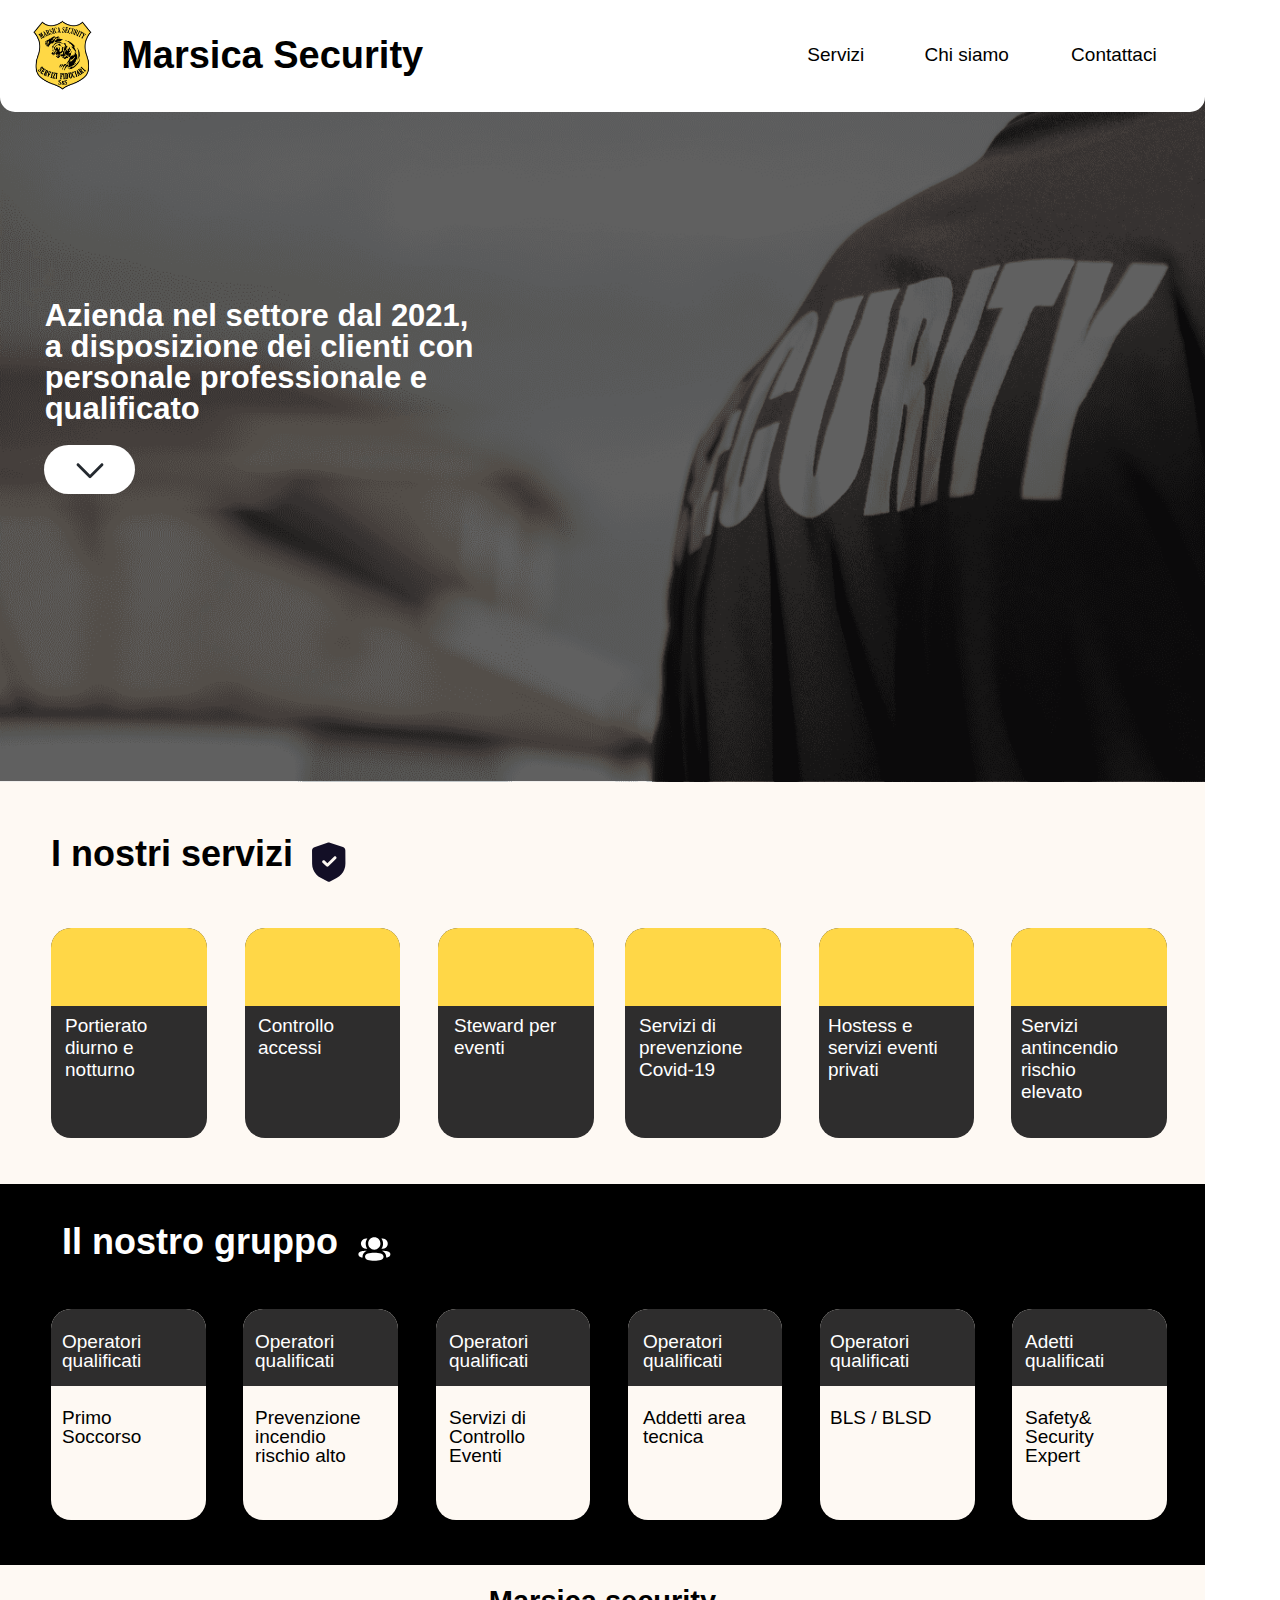
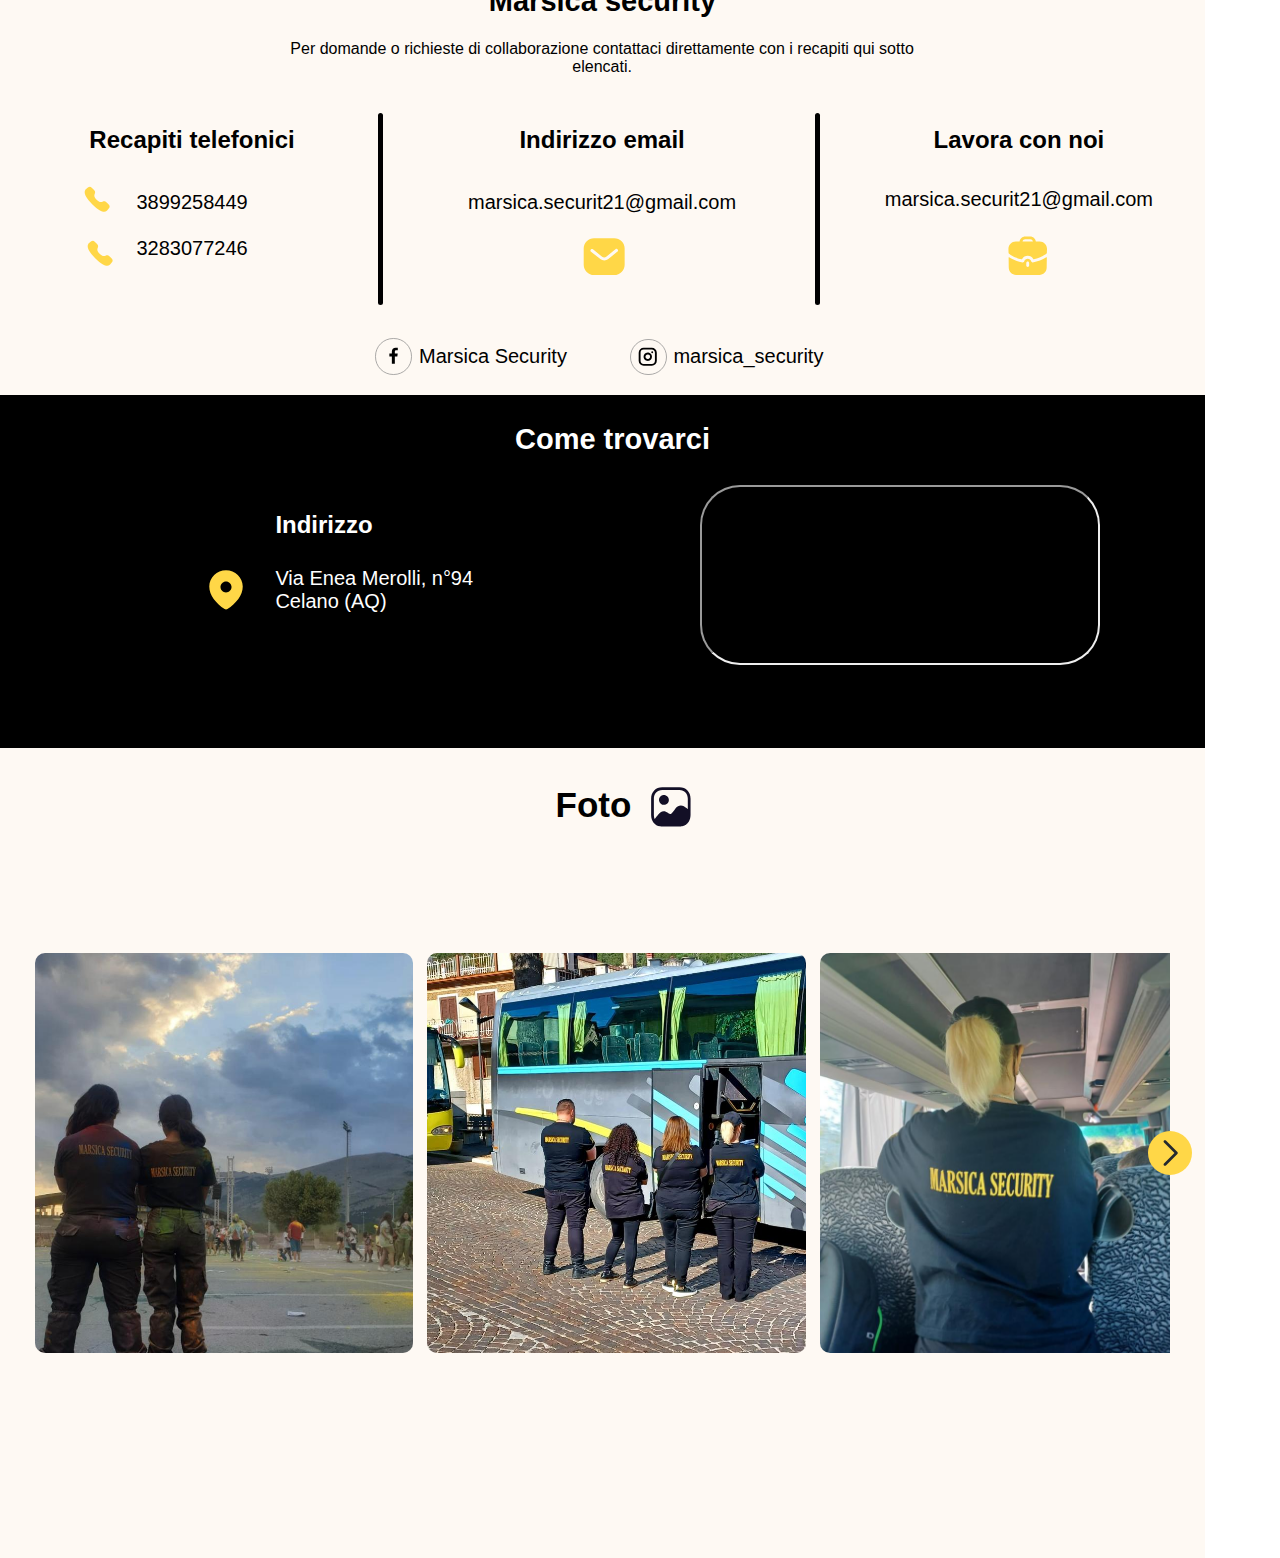
==== commit 9e147345: "cerchi social" ====
--- a/index.html
+++ b/index.html
@@ -227,8 +227,8 @@
           ><span class="indirizzo-email-marsica-security21-gmail-com-span2"
             ><br /></span
           ><span class="indirizzo-email-marsica-security21-gmail-com-span3"
-            ><a href="mailto:marsica.security21@gmail.com"
-              >marsica.security21@gmail.com</a
+            ><a href="mailto:marsica.securit21@gmail.com"
+              >marsica.securit21@gmail.com</a
             ></span
           ></span
         >
@@ -240,8 +240,8 @@
           ><span class="lavora-con-noi-marsica-security21-gmail-com-span2"
             ><br /></span
           ><span class="lavora-con-noi-marsica-security21-gmail-com-span3"
-            ><a href="mailto:marsica.security21@gmail.com"
-              >marsica.security21@gmail.com</a
+            ><a href="mailto:marsica.securit21@gmail.com"
+              >marsica.securit21@gmail.com</a
             ></span
           ></span
         >
--- a/style.css
+++ b/style.css
@@ -2656,20 +2656,40 @@
     width: 176.86px;
     height: 27.89px;
   }
+  .ellipse-2 {
+    border-radius: 50%;
+    border: solid rgba(136, 136, 136, 0.7);
+    border-width: 1px;
+    width: 42.56px;
+    height: 42.56px;
+    position: absolute;
+    left: 736.79px;
+    top: 436.64px;
+  }
+  .ellipse-1 {
+    border-radius: 50%;
+    border: solid rgba(136, 136, 136, 0.7);
+    border-width: 1px;
+    width: 42.56px;
+    height: 42.56px;
+    position: absolute;
+    left: 438.84px;
+    top: 435.91px;
+  }
   .u-instagram-alt {
     position: absolute;
-    left: 731.65px;
-    top: 434px;
-    width: 39px;
-    height: 39px;
+    left: 747px;
+    top: 447px;
+    width: 22px;
+    height: 22px;
     overflow: visible;
   }
   .u-facebook-f {
     position: absolute;
-    left: 441.05px;
-    top: 431.51px;
-    width: 39px;
-    height: 39px;
+    left: 449.12px;
+    top: 445.5px;
+    width: 22px;
+    height: 22px;
     overflow: visible;
   }
   .macbook-pro-14----5,
@@ -3569,6 +3589,26 @@
     top: 4.07px;
     overflow: visible;
   }
+  .ellipse-2 {
+    border-radius: 50%;
+    border: solid rgba(136, 136, 136, 0.7);
+    border-width: 1px;
+    width: 41.26px;
+    height: 41.26px;
+    position: absolute;
+    left: 714.3px;
+    top: 423.32px;
+  }
+  .ellipse-1 {
+    border-radius: 50%;
+    border: solid rgba(136, 136, 136, 0.7);
+    border-width: 1px;
+    width: 41.26px;
+    height: 41.26px;
+    position: absolute;
+    left: 425.45px;
+    top: 422.61px;
+  }
   .marsica-securityfb {
     color: #000000;
     text-align: center;
@@ -3591,18 +3631,18 @@
   }
   .u-instagram-alt {
     position: absolute;
-    left: 709.32px;
-    top: 421px;
-    width: 39px;
-    height: 39px;
+    left: 723.55px;
+    top: 432.57px;
+    width: 22.5px;
+    height: 22.5px;
     overflow: visible;
   }
   .u-facebook-f {
     position: absolute;
-    left: 427.59px;
-    top: 418.34px;
-    width: 39px;
-    height: 39px;
+    left: 435.41px;
+    top: 431.91px;
+    width: 22.5px;
+    height: 22.5px;
     overflow: visible;
   }
   .macbook-pro-14----5,
@@ -4501,6 +4541,26 @@
     top: 3.59px;
     overflow: visible;
   }
+  .ellipse-2 {
+    border-radius: 50%;
+    border: solid rgba(136, 136, 136, 0.7);
+    border-width: 1px;
+    width: 36.4px;
+    height: 36.4px;
+    position: absolute;
+    left: 630.11px;
+    top: 373.42px;
+  }
+  .ellipse-1 {
+    border-radius: 50%;
+    border: solid rgba(136, 136, 136, 0.7);
+    border-width: 1px;
+    width: 36.4px;
+    height: 36.4px;
+    position: absolute;
+    left: 375.31px;
+    top: 372.8px;
+  }
   .marsica-securityfb {
     color: #000000;
     text-align: center;
@@ -4523,18 +4583,18 @@
   }
   .u-instagram-alt {
     position: absolute;
-    left: 625.72px;
-    top: 370.29px;
-    width: 34px;
-    height: 34px;
+    left: 638.27px;
+    top: 381.58px;
+    width: 19.49px;
+    height: 19.5px;
     overflow: visible;
   }
   .u-facebook-f {
     position: absolute;
-    left: 377.19px;
-    top: 369.03px;
-    width: 34px;
-    height: 34px;
+    left: 384.09px;
+    top: 381px;
+    width: 19.49px;
+    height: 19.5px;
     overflow: visible;
   }
   .macbook-pro-14----5,
@@ -4927,7 +4987,7 @@
     height: 60px;
     position: absolute;
     left: 408px;
-    top: 76px;
+    top: 70px;
   }
   .shield-done {
     position: absolute;
@@ -5166,7 +5226,7 @@
     height: 64px;
     position: absolute;
     left: 459px;
-    top: 1402px;
+    top: 1400px;
   }
   ._3-user {
     position: absolute;
@@ -5234,7 +5294,7 @@
     text-align: center;
     font: 700 48px "Helvetica Neue", sans-serif;
     position: absolute;
-    left: 124px;
+    left: 127px;
     top: 960px;
     width: 352px;
     height: 66px;
@@ -5310,7 +5370,7 @@
     text-align: center;
     font: 400 0px "undefined", sans-serif;
     position: absolute;
-    left: 220px;
+    left: 225px;
     top: 1075px;
     width: 160px;
     height: 125px;
@@ -5342,7 +5402,7 @@
     height: 25px;
     position: absolute;
     left: 201px;
-    top: 277px;
+    top: 17.8%;
   }
   .call {
     position: absolute;
@@ -5355,7 +5415,7 @@
     height: 25px;
     position: absolute;
     left: 201px;
-    top: 324px;
+    top: 21.2%;
   }
   .call2 {
     position: absolute;
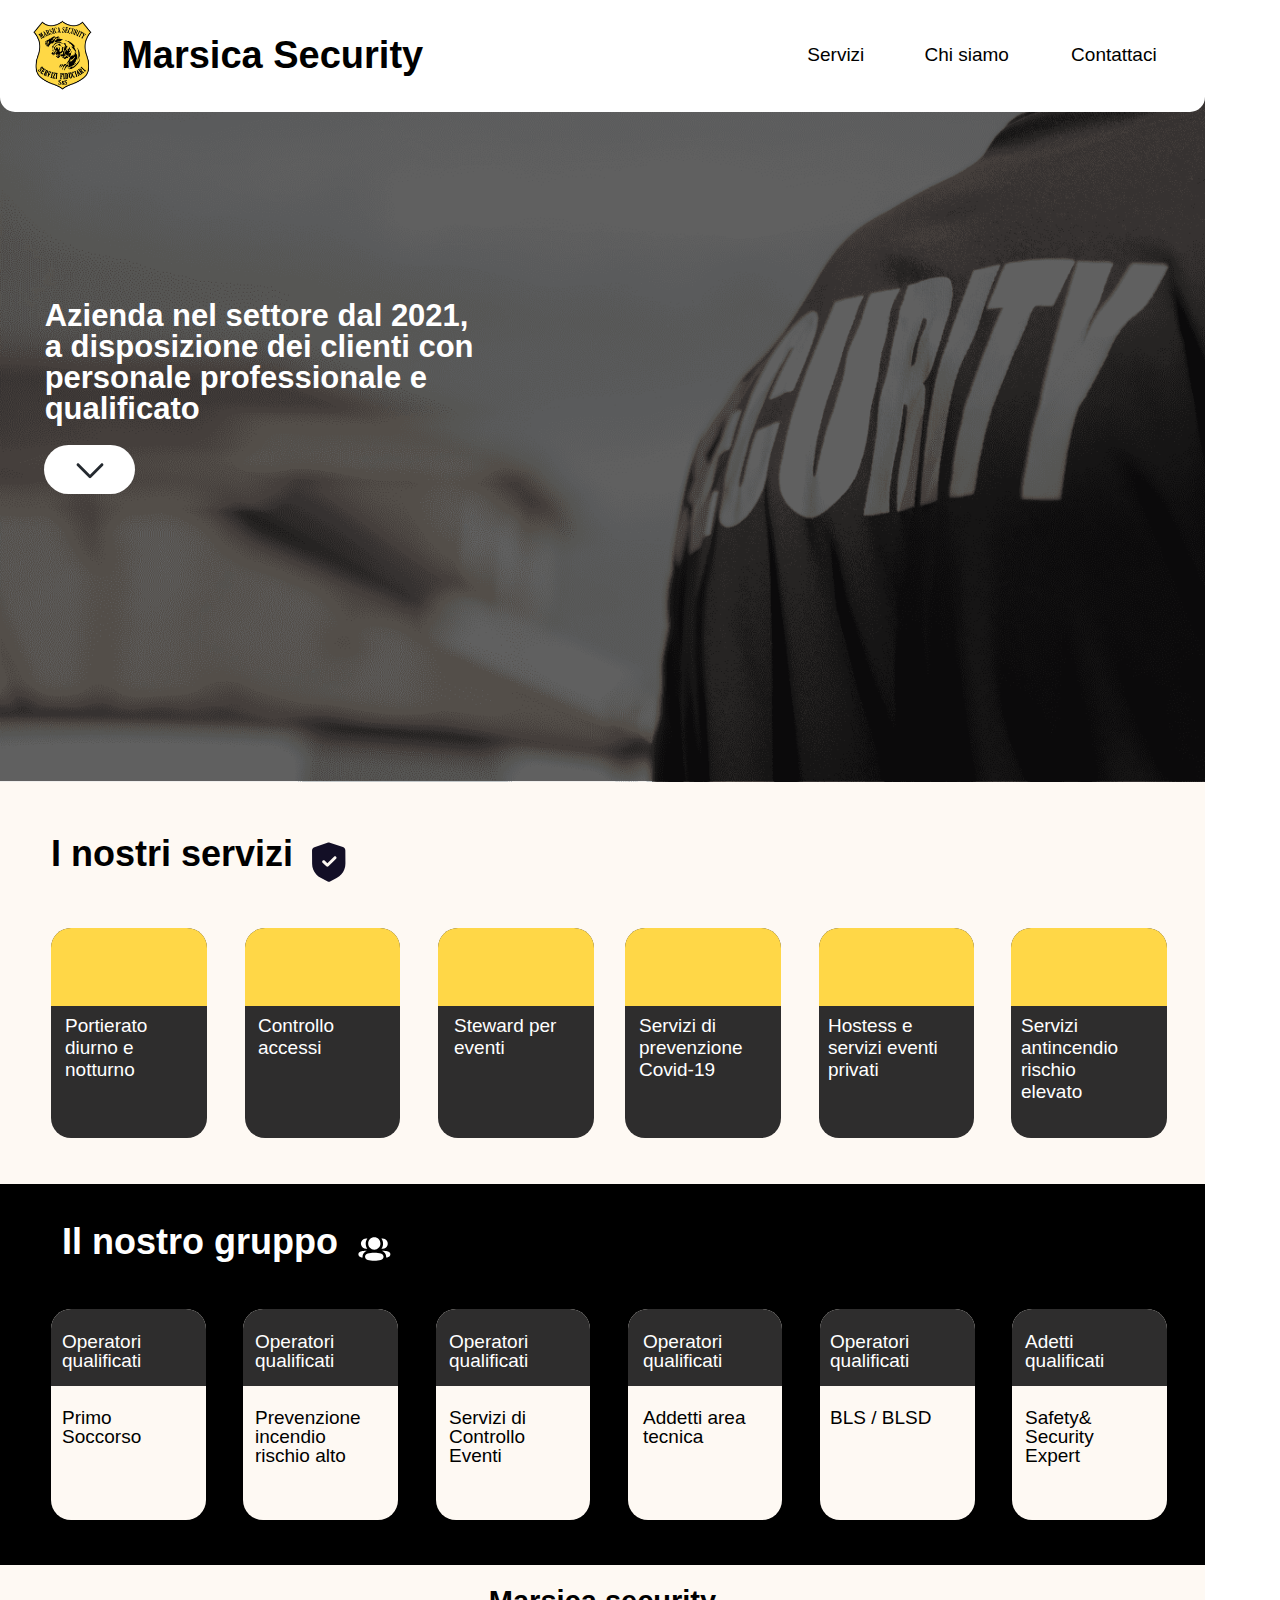
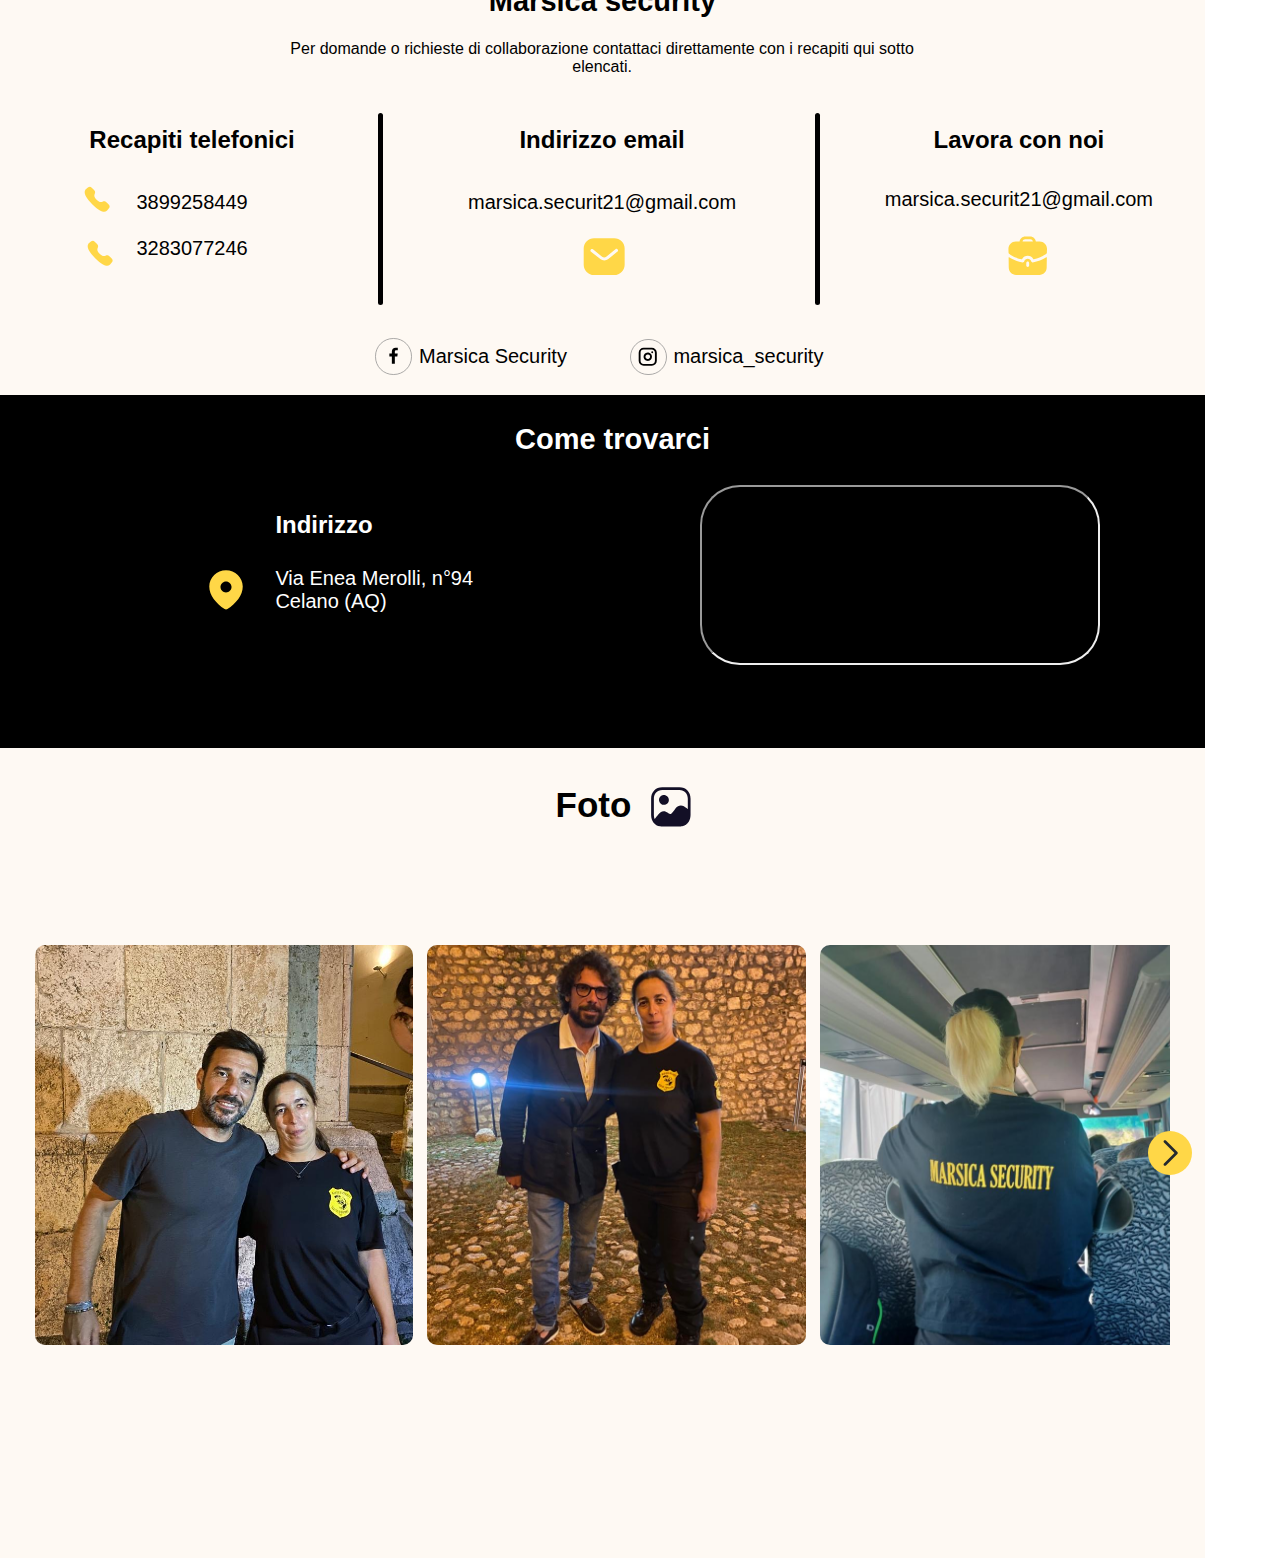
==== commit 8aaecf8a: "add image" ====
--- a/index.html
+++ b/index.html
@@ -429,6 +429,19 @@
           <img src="img3.jpg" alt="img" draggable="false" />
           <img src="img4.jpg" alt="img" draggable="false" />
           <img src="img5.jpg" alt="img" draggable="false" />
+          <img src="img6.jpg" alt="img" draggable="false" />
+          <img src="img7.jpg" alt="img" draggable="false" />
+          <img src="img8.jpg" alt="img" draggable="false" />
+          <img src="img9.jpg" alt="img" draggable="false" />
+          <img src="img10.jpg" alt="img" draggable="false" />
+          <img src="img11.jpg" alt="img" draggable="false" />
+          <img src="img12.jpg" alt="img" draggable="false" />
+          <img src="img13.jpg" alt="img" draggable="false" />
+          <img src="img14.jpg" alt="img" draggable="false" />
+          <img src="img15.jpg" alt="img" draggable="false" />
+          <img src="img16.jpg" alt="img" draggable="false" />
+          <img src="img17.jpg" alt="img" draggable="false" />
+          <img src="img18.jpg" alt="img" draggable="false" />
         </div>
         <i id="right" class="fa-solid fa-angle-right">
           <svg
--- a/style.css
+++ b/style.css
@@ -594,7 +594,7 @@
   .rectangle-61 {
     background: #fef9f3;
     width: 1920px;
-    height: 607.28px;
+    height: 680px;
     position: absolute;
     left: 0px;
     top: 0px;
@@ -636,7 +636,7 @@
     font: 700 40px "Helvetica Neue", sans-serif;
     position: absolute;
     left: 791.33px;
-    top: 669.05px;
+    top: 710px;
     width: 337.34px;
     height: 71.68px;
   }
@@ -798,6 +798,62 @@
     position: absolute;
     left: 5.71px;
     top: 5.72px;
+    overflow: visible;
+  }
+  .marsica-securityfb {
+    color: #000000;
+    text-align: center;
+    font: 400 20px "Helvetica Neue", sans-serif;
+    position: absolute;
+    left: 720px;
+    top: 605px;
+    width: 239px;
+    height: 38px;
+  }
+  .marsica_securityig {
+    color: #000000;
+    text-align: center;
+    font: 400 20px "Helvetica Neue", sans-serif;
+    position: absolute;
+    left: 1058px;
+    top: 605px;
+    width: 241px;
+    height: 38px;
+  }
+  .ellipse-2 {
+    border-radius: 50%;
+    border: solid rgba(136, 136, 136, 0.7);
+    border-width: 1px;
+    width: 70px;
+    height: 70px;
+    position: absolute;
+    left: 1012px;
+    top: 582px;
+  }
+  .ellipse-1 {
+    border-radius: 50%;
+    border: solid rgba(136, 136, 136, 0.7);
+    border-width: 1px;
+    width: 70px;
+    height: 70px;
+    position: absolute;
+    left: 669px;
+    top: 582px;
+  }
+  .u-instagram-alt {
+    position: absolute;
+    left: 1028px;
+    top: 598px;
+    width: 38px;
+    height: 38px;
+    overflow: visible;
+  }
+  .u-facebook-f {
+    position: absolute;
+    left: 686px;
+    top: 598px;
+    width: 38px;
+    height: 38px;
     overflow: visible;
   }
   .macbook-pro-14----5,
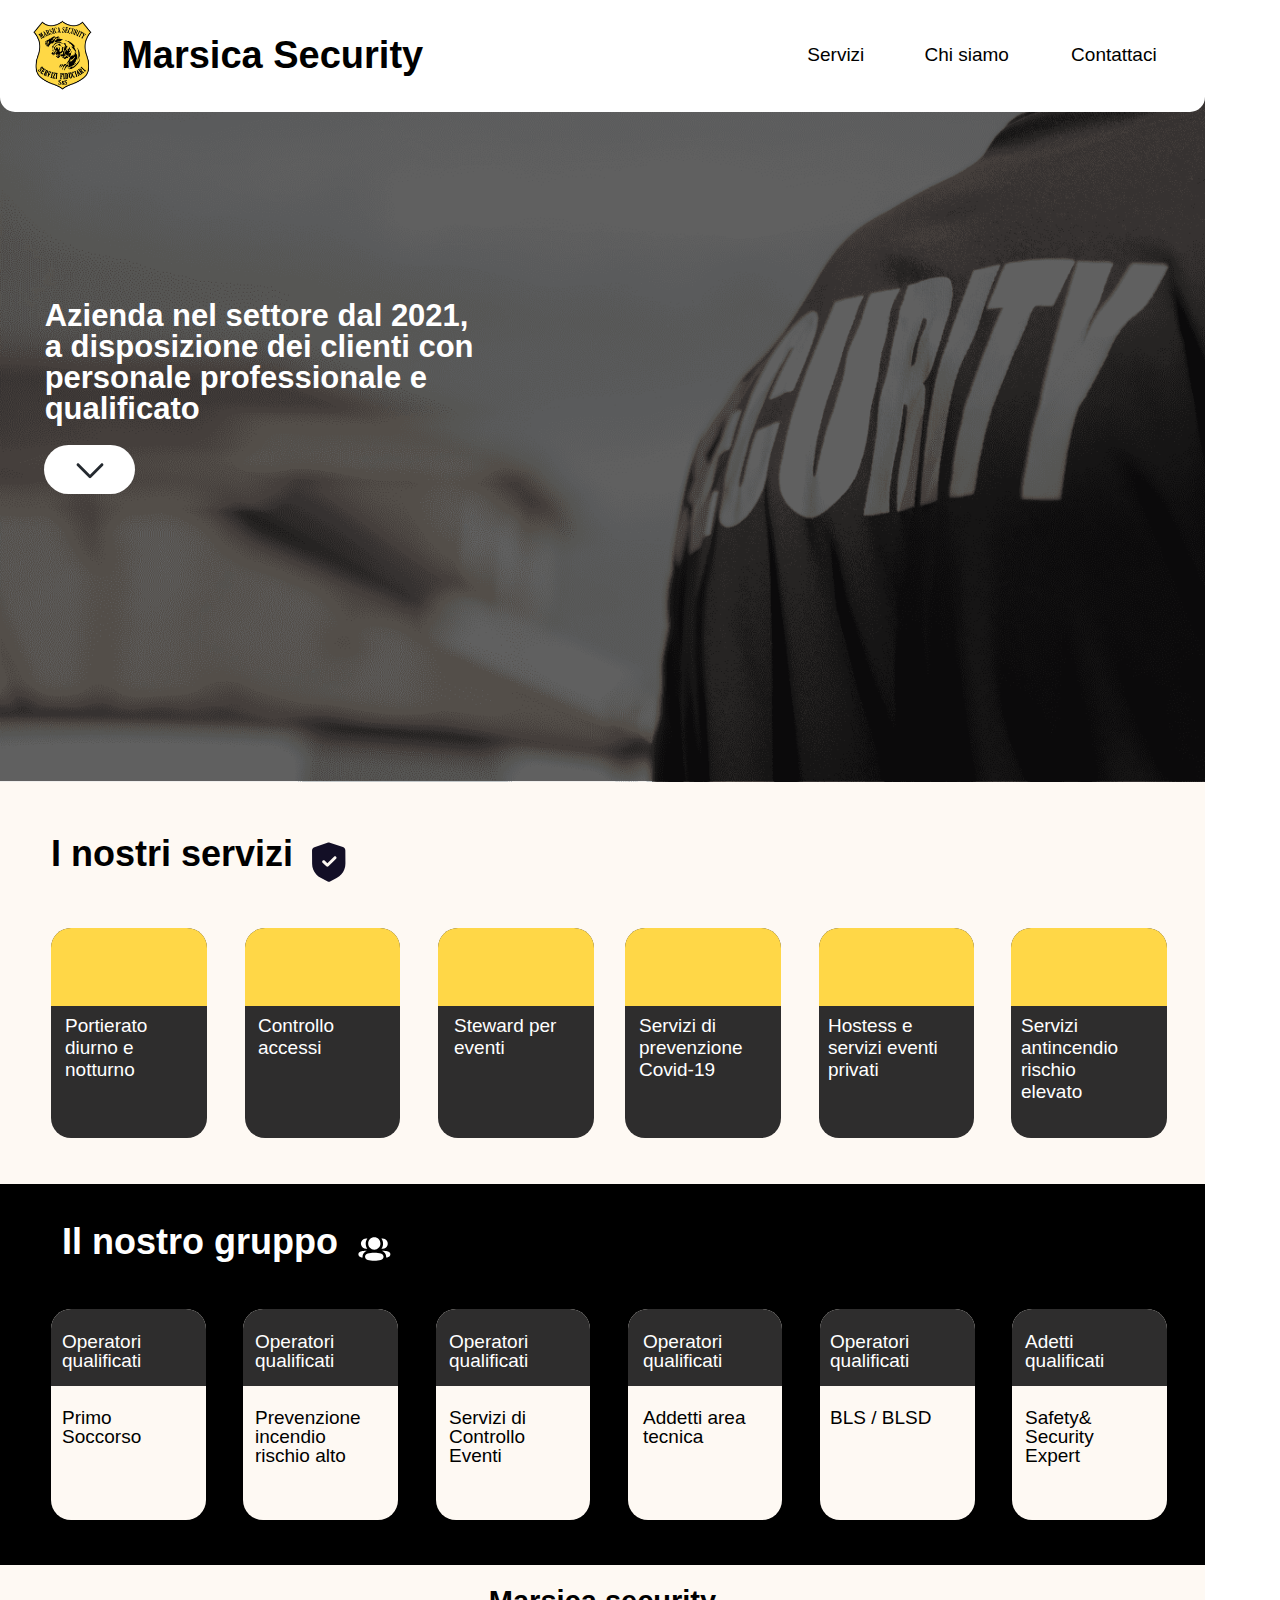
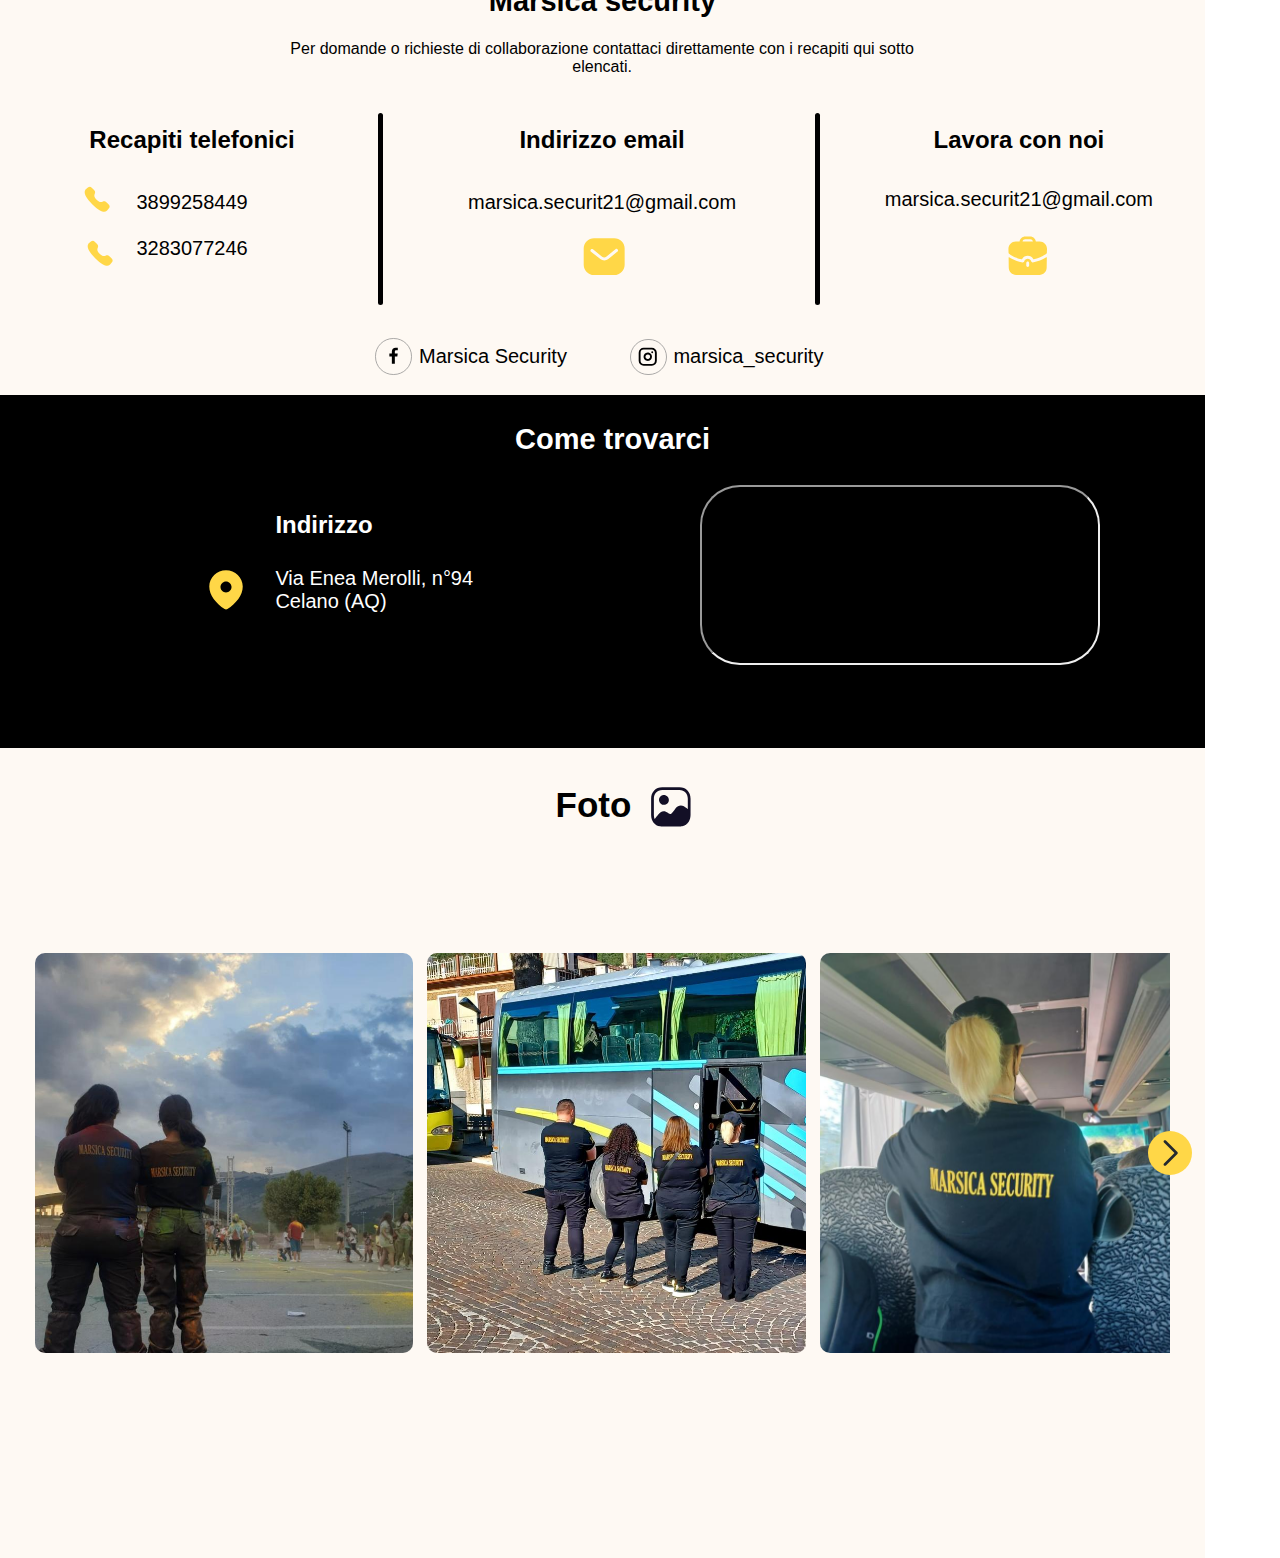
==== commit fc26218d: "Revert "add image"" ====
--- a/index.html
+++ b/index.html
@@ -429,19 +429,6 @@
           <img src="img3.jpg" alt="img" draggable="false" />
           <img src="img4.jpg" alt="img" draggable="false" />
           <img src="img5.jpg" alt="img" draggable="false" />
-          <img src="img6.jpg" alt="img" draggable="false" />
-          <img src="img7.jpg" alt="img" draggable="false" />
-          <img src="img8.jpg" alt="img" draggable="false" />
-          <img src="img9.jpg" alt="img" draggable="false" />
-          <img src="img10.jpg" alt="img" draggable="false" />
-          <img src="img11.jpg" alt="img" draggable="false" />
-          <img src="img12.jpg" alt="img" draggable="false" />
-          <img src="img13.jpg" alt="img" draggable="false" />
-          <img src="img14.jpg" alt="img" draggable="false" />
-          <img src="img15.jpg" alt="img" draggable="false" />
-          <img src="img16.jpg" alt="img" draggable="false" />
-          <img src="img17.jpg" alt="img" draggable="false" />
-          <img src="img18.jpg" alt="img" draggable="false" />
         </div>
         <i id="right" class="fa-solid fa-angle-right">
           <svg
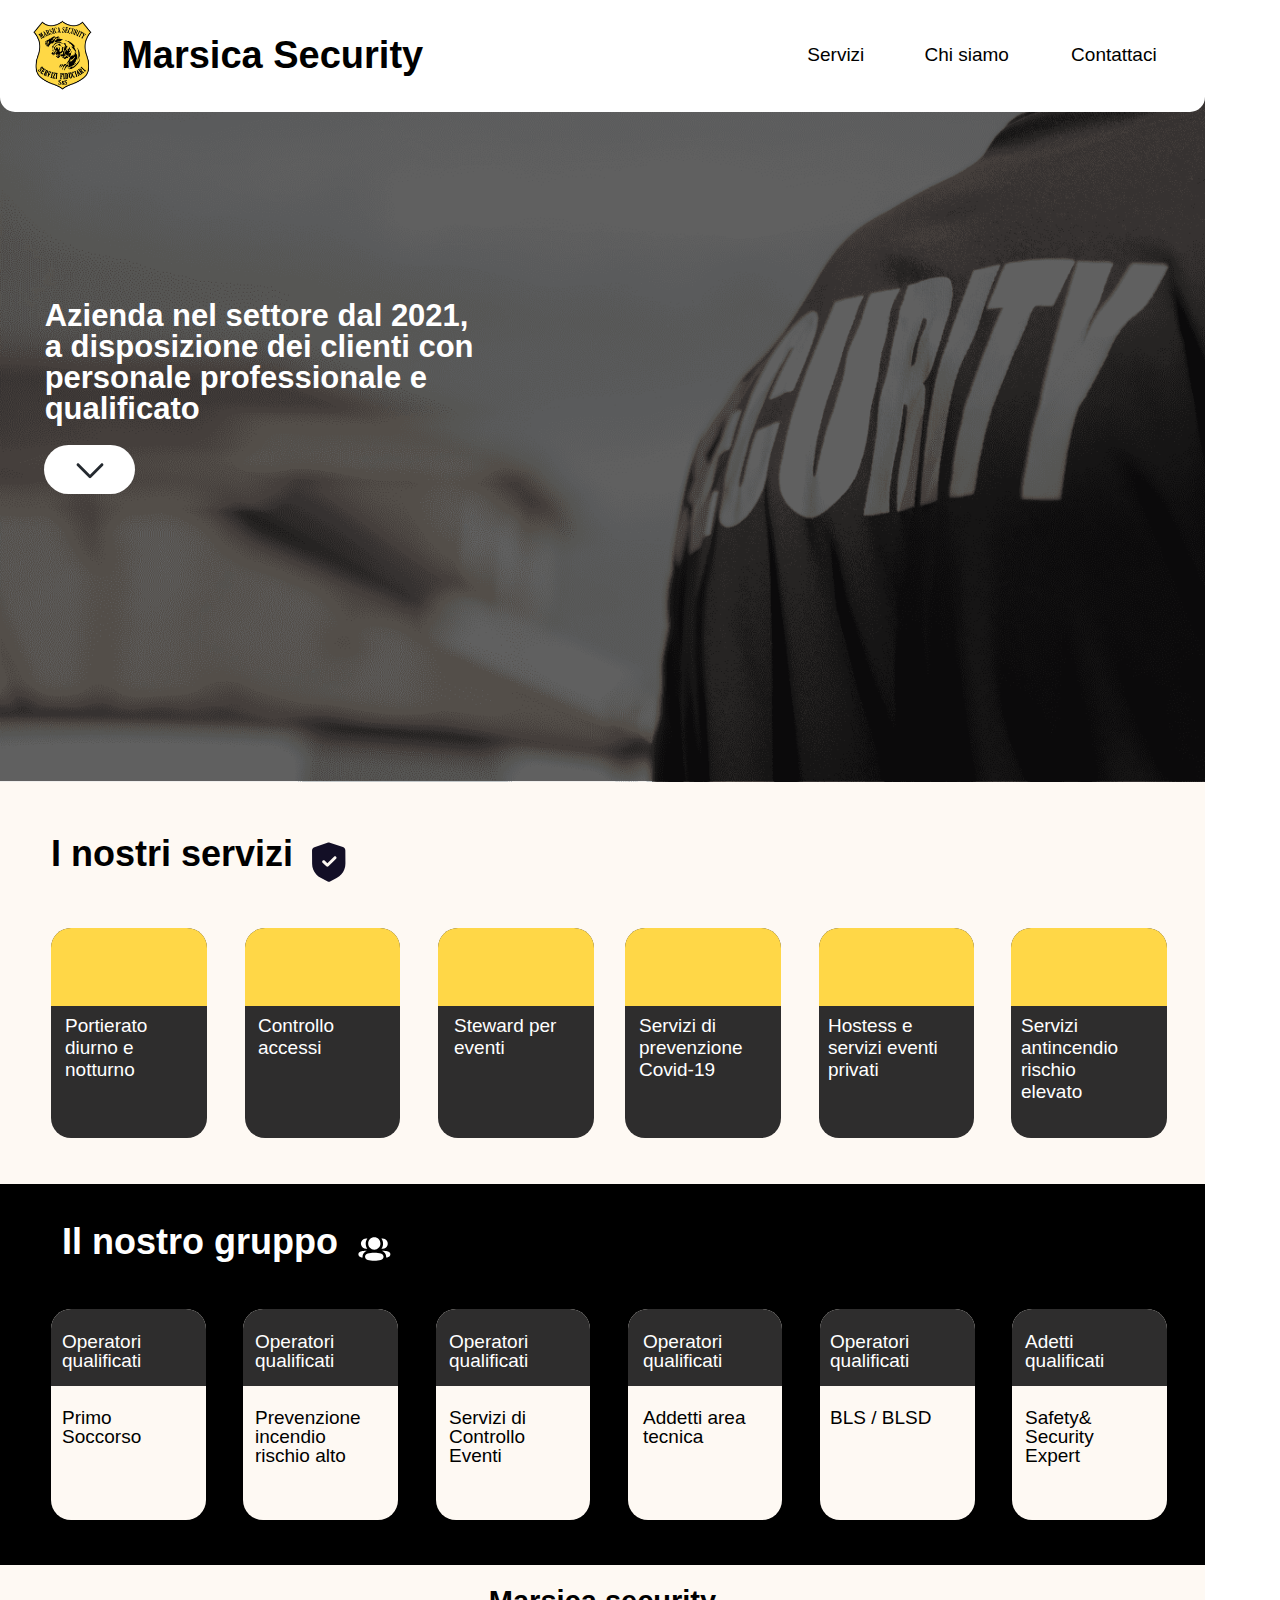
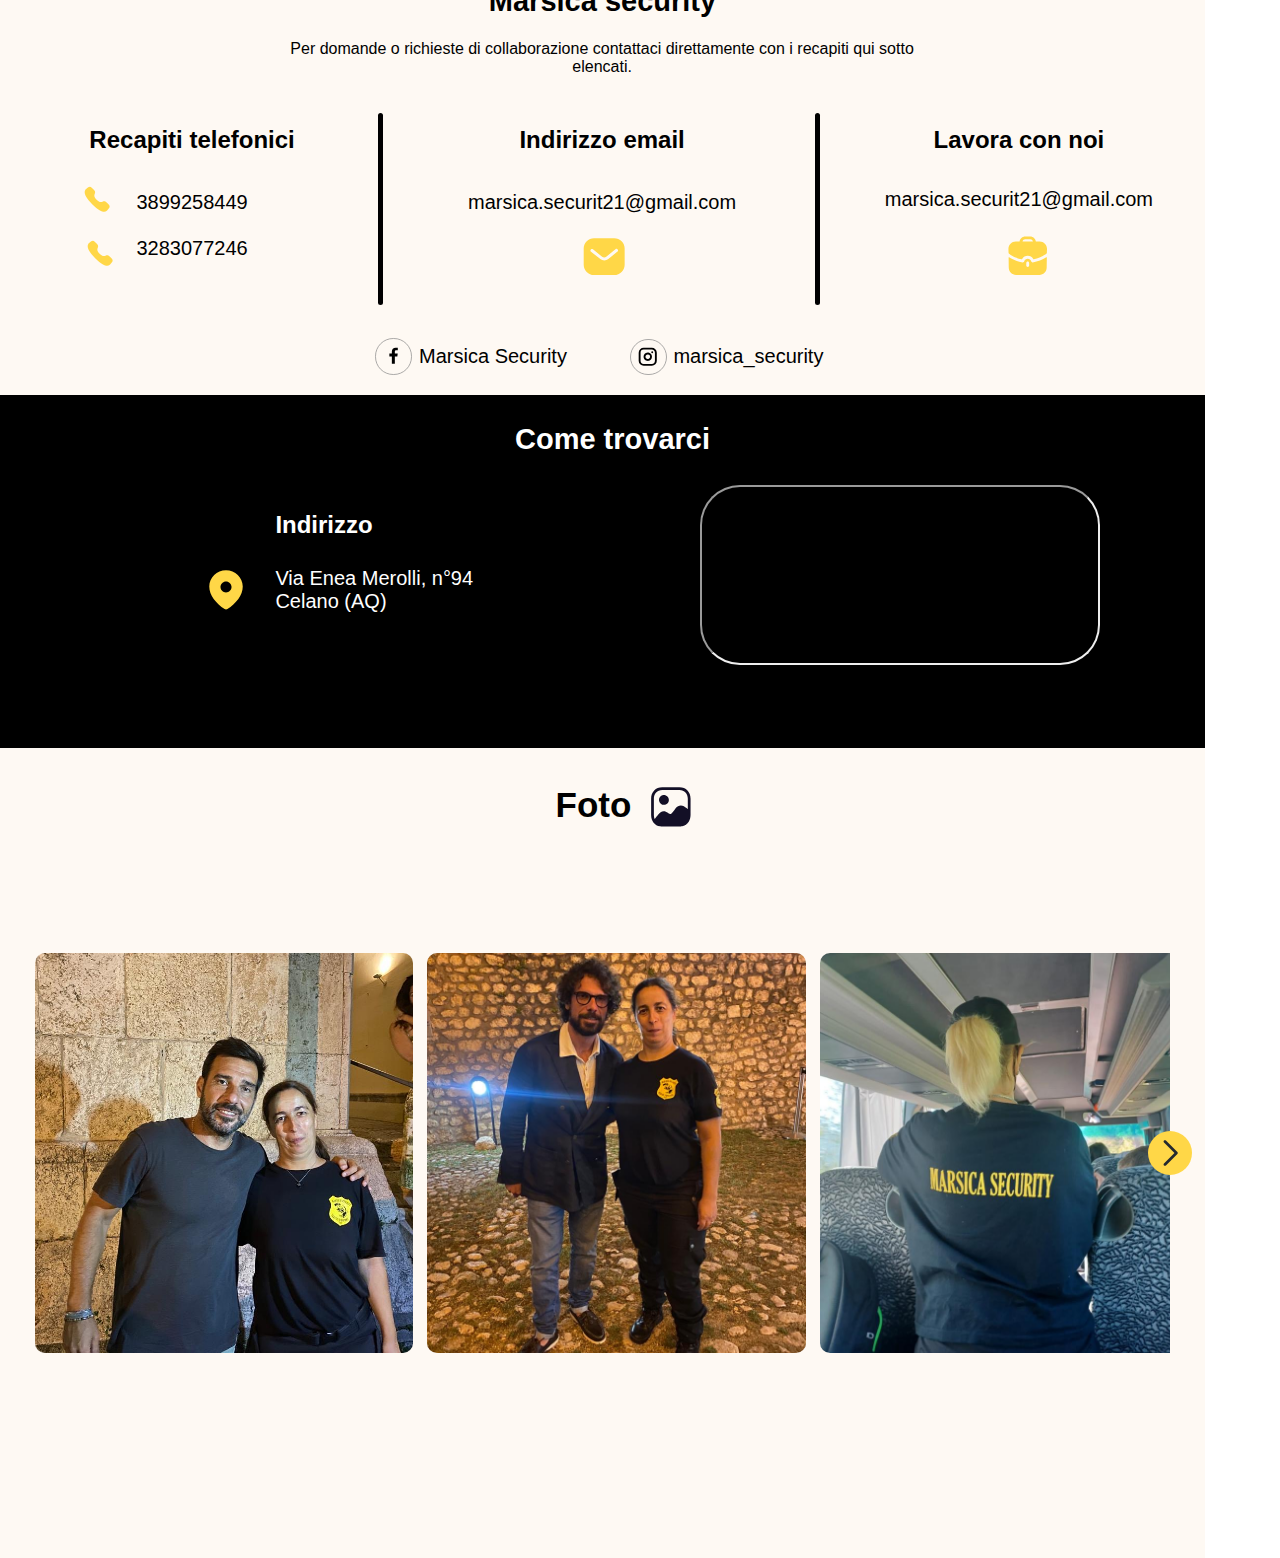
==== commit 63666def: "image" ====
--- a/index.html
+++ b/index.html
@@ -429,6 +429,19 @@
           <img src="img3.jpg" alt="img" draggable="false" />
           <img src="img4.jpg" alt="img" draggable="false" />
           <img src="img5.jpg" alt="img" draggable="false" />
+          <img src="img6.jpg" alt="img" draggable="false" />
+          <img src="img7.jpg" alt="img" draggable="false" />
+          <img src="img8.jpg" alt="img" draggable="false" />
+          <img src="img9.jpg" alt="img" draggable="false" />
+          <img src="img10.jpg" alt="img" draggable="false" />
+          <img src="img11.jpg" alt="img" draggable="false" />
+          <img src="img12.jpg" alt="img" draggable="false" />
+          <img src="img13.jpg" alt="img" draggable="false" />
+          <img src="img14.jpg" alt="img" draggable="false" />
+          <img src="img15.jpg" alt="img" draggable="false" />
+          <img src="img16.jpg" alt="img" draggable="false" />
+          <img src="img17.jpg" alt="img" draggable="false" />
+          <img src="img18.jpg" alt="img" draggable="false" />
         </div>
         <i id="right" class="fa-solid fa-angle-right">
           <svg
